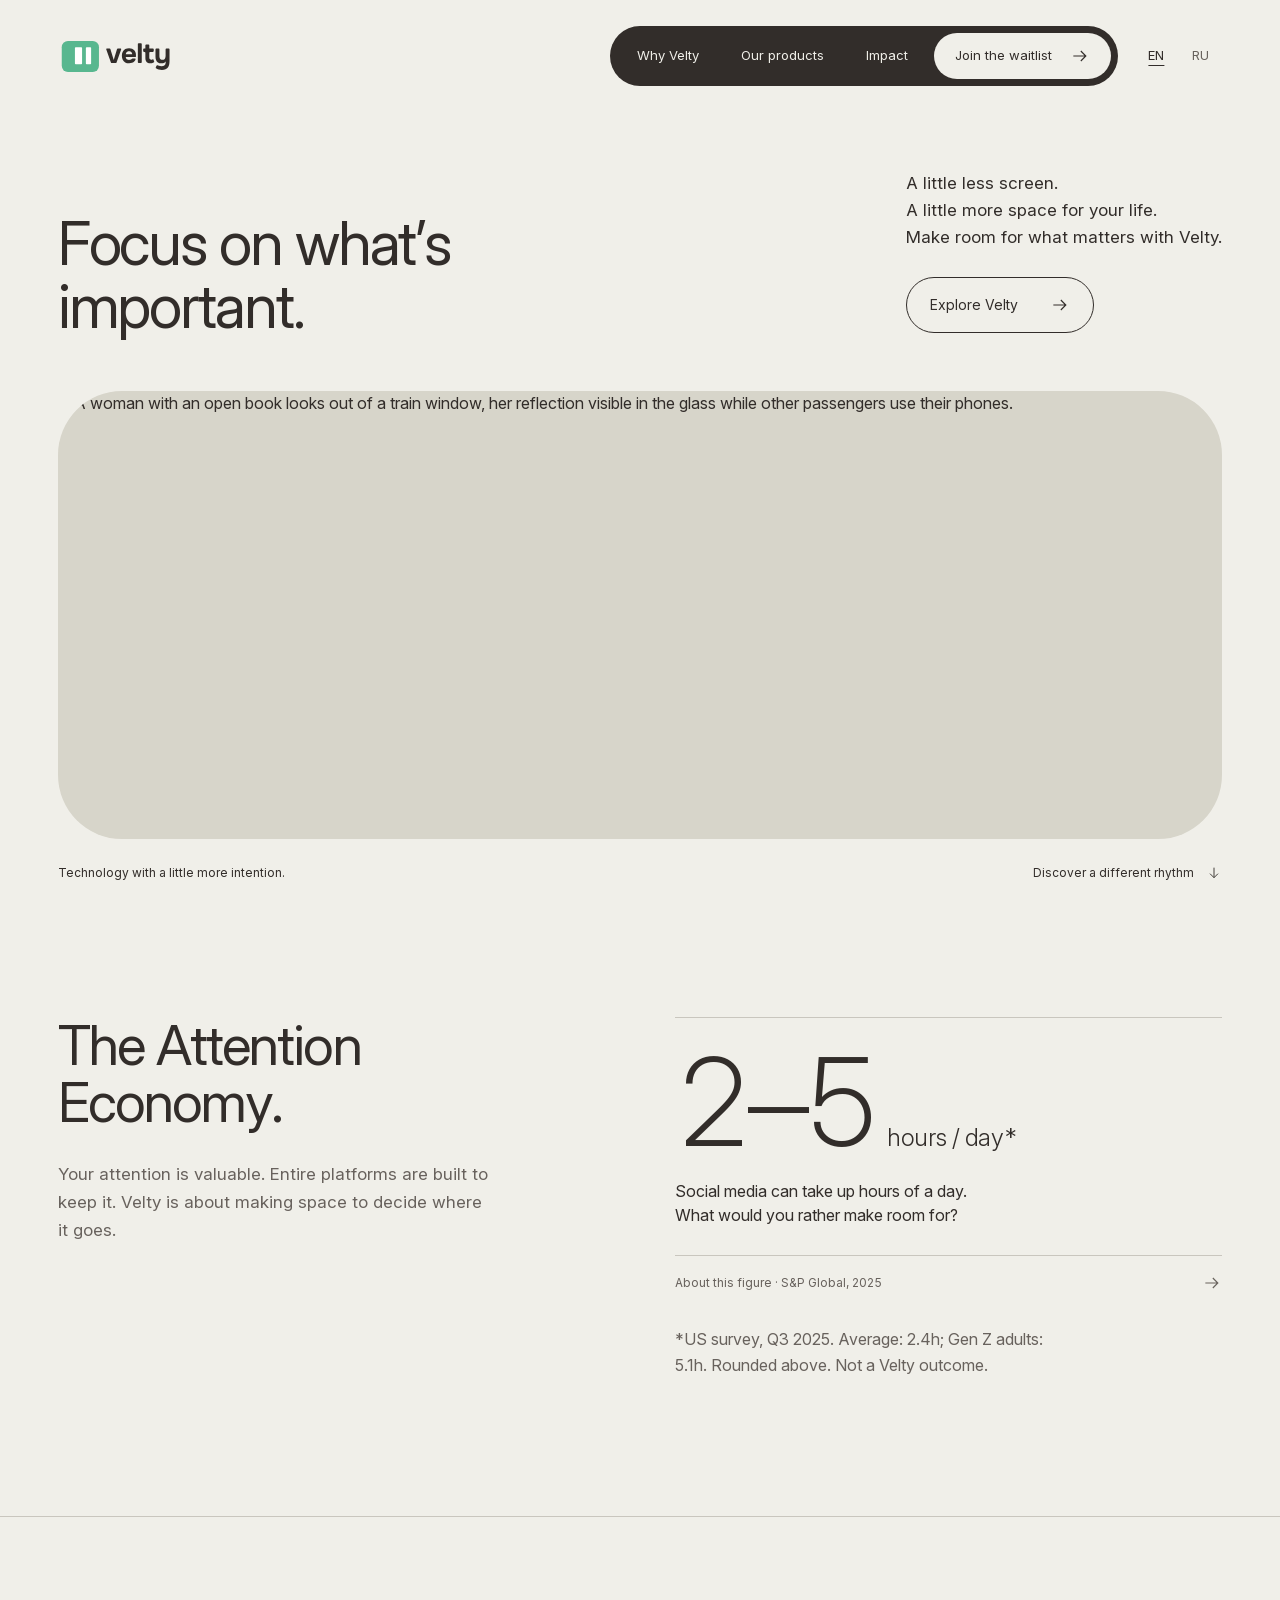
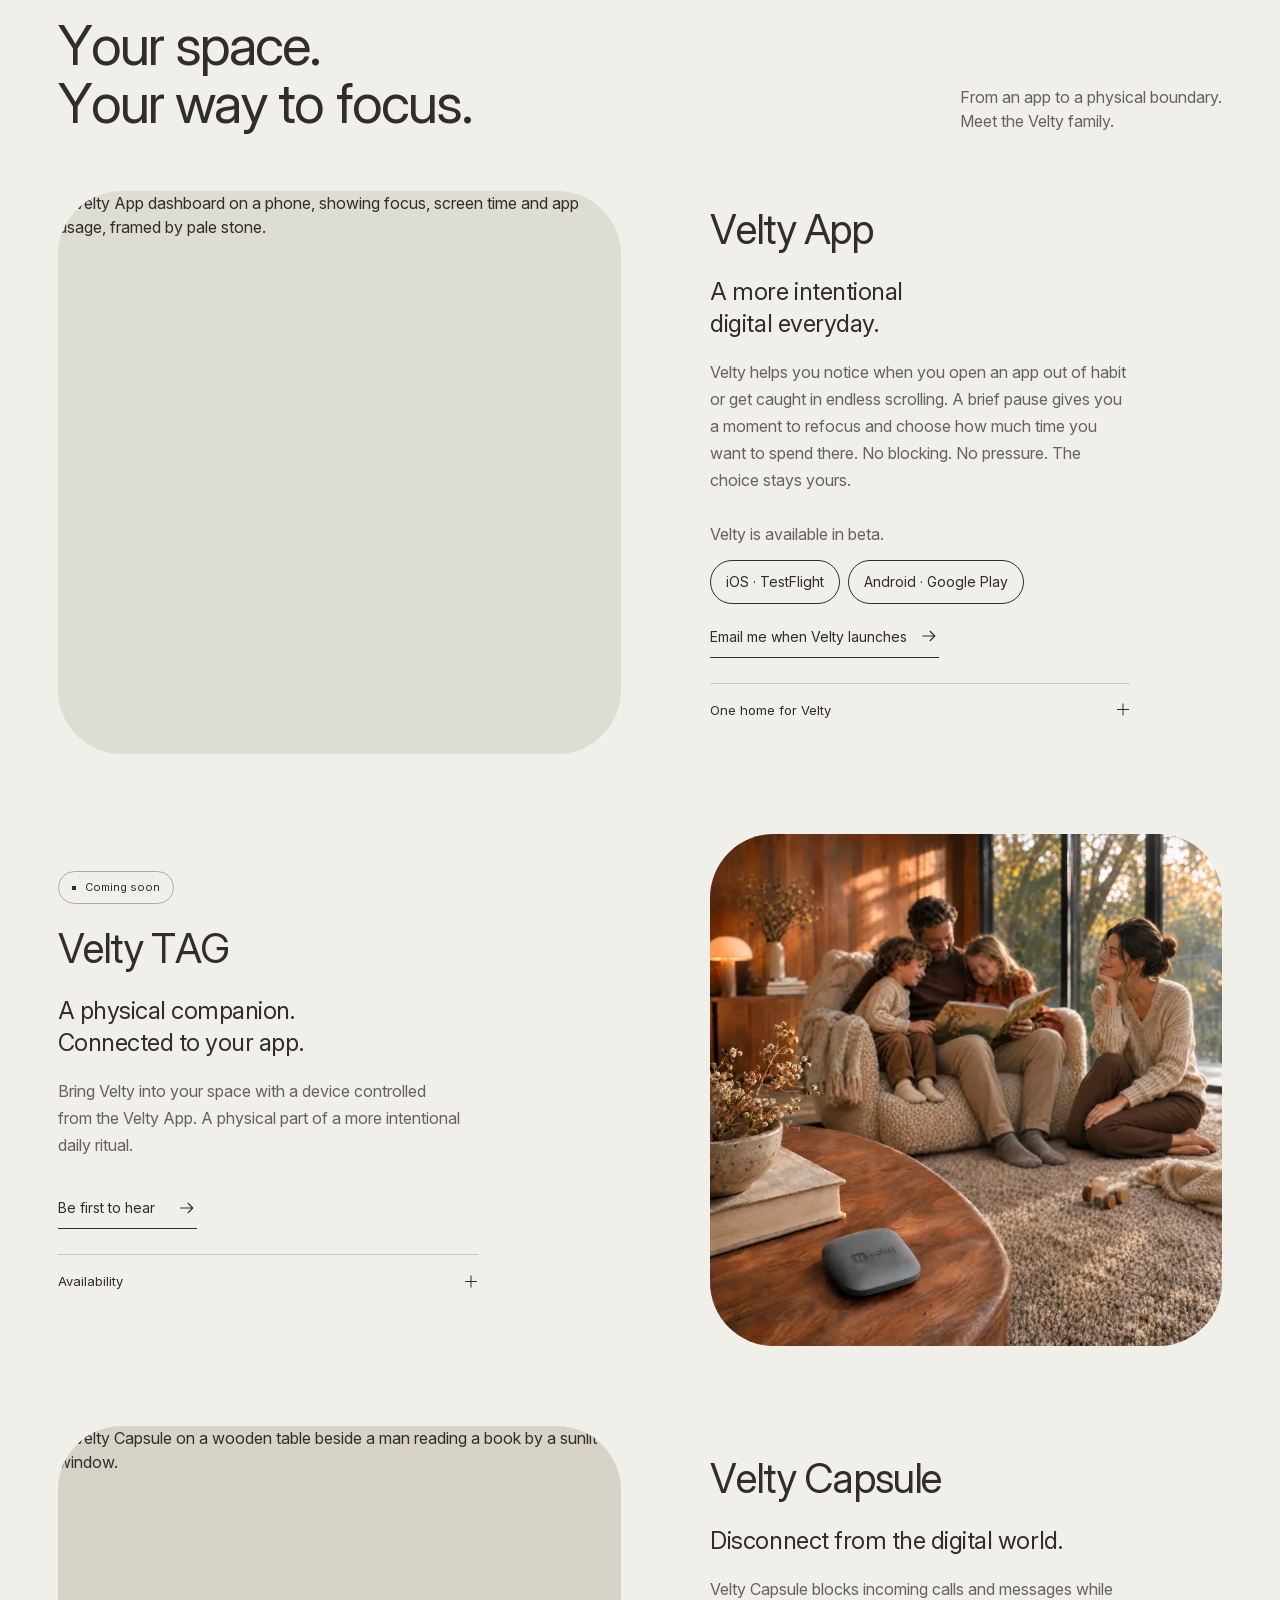
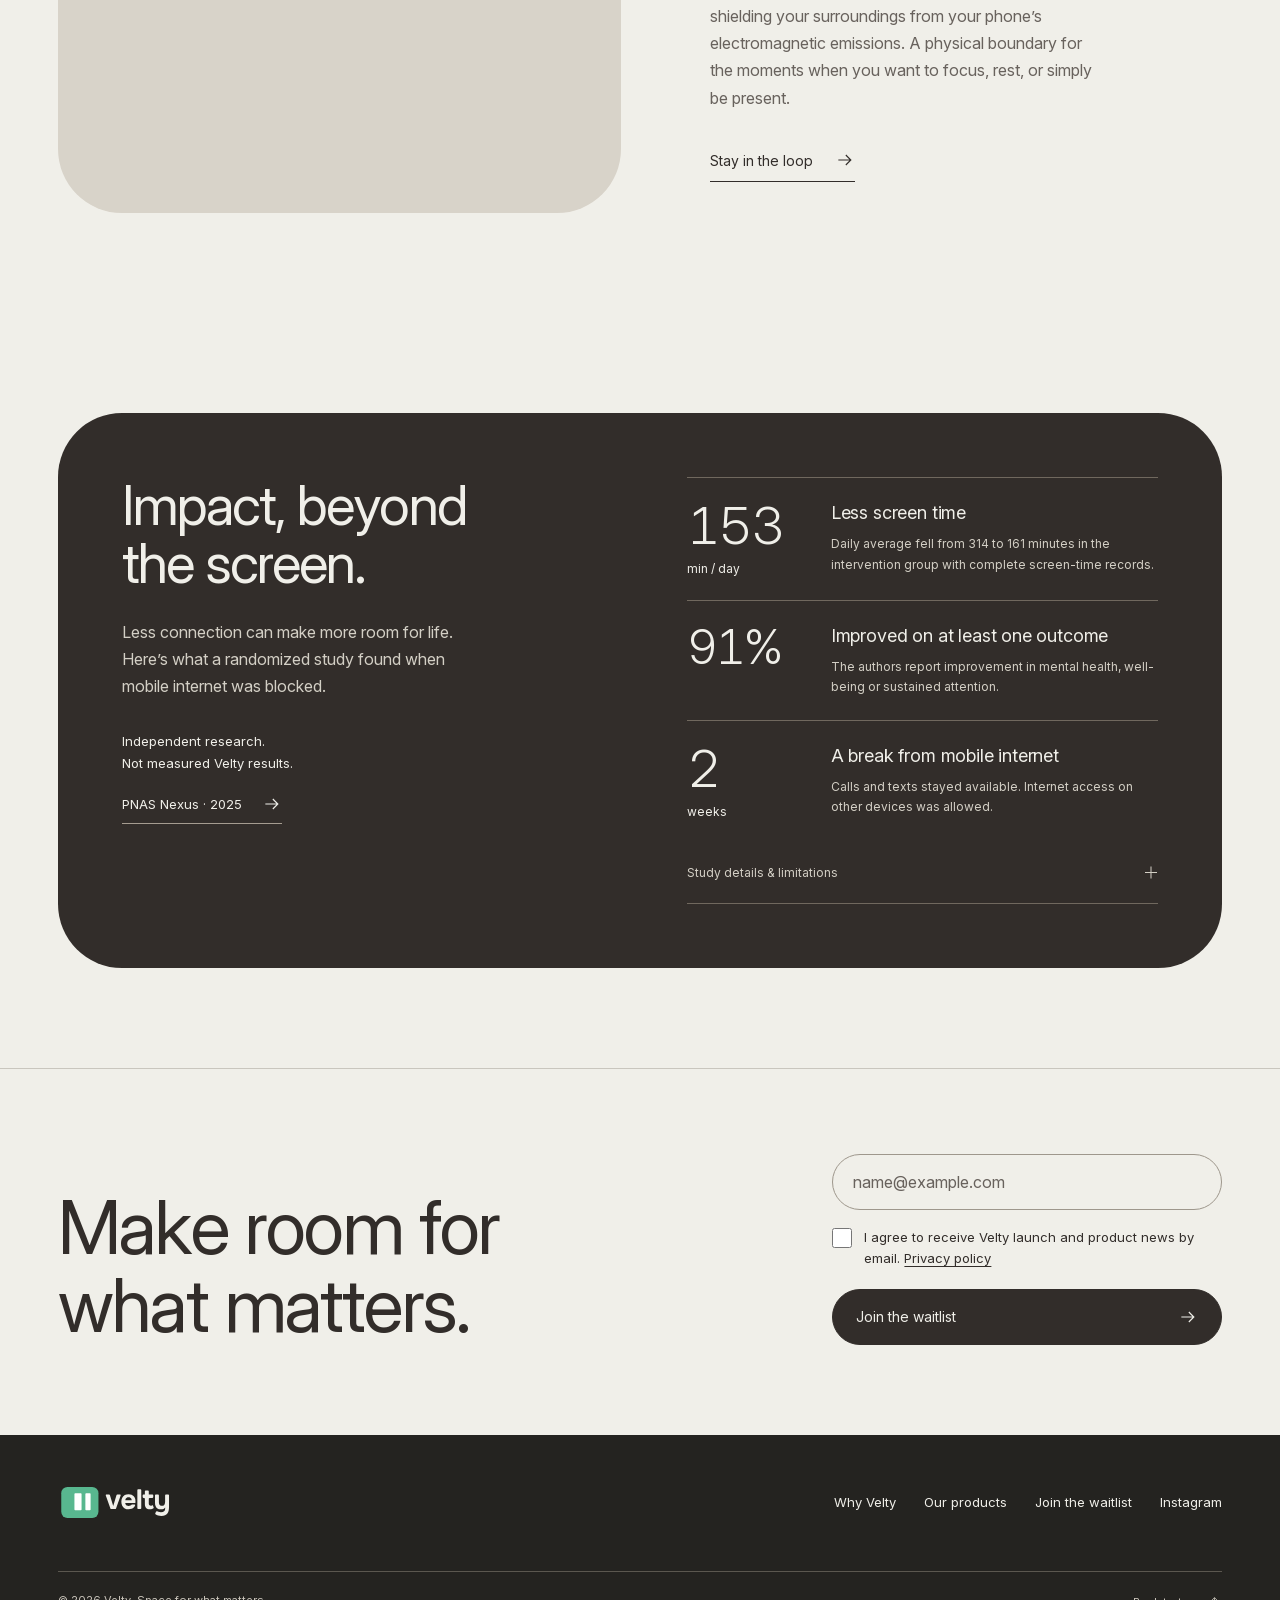
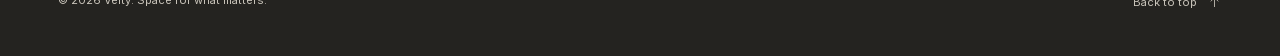
==== index.html @ 7ff73911 "Фото метки: ноги мамы поджаты набок, естественнее (CEO 22.11) Co-Authored-By: Claude Opus 5.5 <norep" ====
<!doctype html>
<html lang="en">
<head>
<meta charset="utf-8">
<meta name="viewport" content="width=device-width, initial-scale=1">
<meta name="theme-color" content="#f0efe9">
<meta name="description" content="Make room for what matters. Discover Velty App, Velty TAG and Velty Capsule — a more intentional relationship with your digital world.">
<title>Velty — Focus on what’s important</title>
<link rel="icon" type="image/x-icon" sizes="16x16 32x32 48x48" href="/favicon.ico?v=20261111-green">
<link rel="icon" type="image/png" sizes="32x32" href="/favicon.png?v=20261111-green">
<link rel="icon" type="image/svg+xml" sizes="any" href="/favicon.svg?v=20261111-green">
<link rel="apple-touch-icon" sizes="180x180" href="/apple-touch-icon.png?v=20261104">
<style>
@font-face{font-family:Inter;src:url('assets/InterVariable.woff2') format('woff2');font-style:normal;font-weight:100 900;font-display:swap}
:root{--paper:#f0efe9;--ink:#322d2a;--muted:#68625d;--line:#c9c6be;--panel:#e1dfd6;--dark:#242320;--radius:64px;--gutter:clamp(22px,4.5vw,72px);--max:1440px;--ease:cubic-bezier(.16,1,.3,1)}
*{box-sizing:border-box}html{scroll-behavior:smooth;scroll-padding-top:112px}body{margin:0;background:var(--paper);color:var(--ink);font-family:Inter,'Helvetica Neue',Arial,sans-serif;font-size:16px;line-height:1.5;-webkit-font-smoothing:antialiased}body,button,a{-webkit-tap-highlight-color:transparent}button,a,summary{touch-action:manipulation}button,input{font:inherit}a{color:inherit;text-decoration:none}button{color:inherit}button,summary{cursor:pointer}button:disabled{cursor:default}::selection{background:var(--ink);color:var(--paper)}:focus-visible{outline:2px solid currentColor;outline-offset:6px}::-webkit-scrollbar{width:10px}::-webkit-scrollbar-track{background:var(--paper)}::-webkit-scrollbar-thumb{background:#a6a097;border:3px solid var(--paper);border-radius:10px}h1,h2,h3,p,figure{margin:0}h1,h2,h3{font-weight:400;line-height:1.05;letter-spacing:-.035em;text-wrap:balance}h1{font-size:clamp(54px,6.7vw,96px)}h2{font-size:clamp(40px,4.3vw,64px)}h3{font-size:clamp(32px,3.2vw,48px)}p{text-wrap:pretty}.shell{max-width:var(--max);margin-inline:auto;padding-inline:var(--gutter)}.section{padding-block:100px;scroll-margin-top:20px}.subtle{color:var(--muted)}.small{font-size:13px;line-height:1.6}.arrow{width:20px;height:20px;fill:none;stroke:currentColor;stroke-width:1.35;flex:none}.btn{display:inline-flex;align-items:center;justify-content:center;gap:32px;border:1px solid var(--ink);border-radius:100px;padding:17px 23px;font-size:14px;line-height:1.4;min-height:54px;transition:background .25s,color .25s,gap .4s var(--ease);background:transparent}.btn:hover{background:var(--ink);color:var(--paper);gap:40px}.btn-solid{background:var(--ink);color:var(--paper)}.btn-solid:hover{background:#514940;border-color:#514940}.text-link{display:inline-flex;gap:22px;align-items:center;border-bottom:1px solid var(--ink);padding-block:10px;font-size:14px}.text-link:hover{color:var(--muted)}.skip{position:fixed;z-index:30;left:20px;top:-100px;background:var(--ink);color:var(--paper);padding:15px;border-radius:8px}.skip:focus{top:12px}.site-header{position:sticky;top:0;z-index:20;background:var(--paper)}.header-inner{min-height:112px;display:flex;align-items:center;justify-content:space-between;gap:32px}.wordmark{font-size:39px;line-height:1;font-weight:450;letter-spacing:-.04em;display:inline-block;padding:8px 3px}.nav-shell{display:flex;align-items:center;gap:6px;padding:7px;background:var(--ink);color:var(--paper);border-radius:100px}.nav-links{display:flex;align-items:center;gap:2px}.nav-links a{font-size:13px;padding:12px 20px;border-radius:100px}.nav-links a:hover,.nav-links a[aria-current]{background:#504943}.nav-cta{font-size:13px;padding:13px 21px;border-radius:100px;background:var(--paper);color:var(--ink);display:flex;align-items:center;gap:18px}.nav-cta:hover{background:#ddd9ce}.menu-toggle{display:none;border:0;background:none;color:inherit;min-width:44px;min-height:44px;padding:10px}.menu-lines{display:grid;gap:5px}.menu-lines i{display:block;width:19px;height:1px;background:currentColor}.hero{padding-top:58px}.hero-top{display:grid;grid-template-columns:1.45fr 1fr;gap:40px;align-items:end;margin-bottom:52px}.hero h1{max-width:780px}.hero-side{max-width:340px;justify-self:end;padding-bottom:6px}.hero-side p{font-size:17px;line-height:1.6;margin-bottom:25px}.hero-image{min-height:410px;height:35vw;max-height:530px;background:#d7d5ca;border-radius:var(--radius);display:flex;align-items:center;justify-content:center;position:relative;overflow:hidden}.image-center{display:grid;justify-items:center;gap:18px;color:#575249;text-align:center;padding:30px}.image-symbol{width:48px;height:48px;stroke:currentColor;stroke-width:1;fill:none}.placeholder-title{font-size:15px;font-weight:400;letter-spacing:0}.placeholder-detail{font-size:12px;color:#575249}.image-caption{position:absolute;bottom:30px;left:34px;right:34px;display:flex;justify-content:space-between;gap:20px;font-size:11px;letter-spacing:.06em;text-transform:uppercase;color:#575249}.hero-foot{display:flex;align-items:center;justify-content:space-between;padding-block:24px;font-size:12px}.hero-foot a{display:inline-flex;gap:12px;align-items:center}.hero-foot .arrow{transform:rotate(90deg);width:16px}.attention{padding-top:110px;padding-bottom:110px;display:grid;grid-template-columns:1fr 1fr;gap:70px;align-items:start}.attention h2{max-width:500px}.attention .intro{margin-top:28px;max-width:470px;font-size:17px;line-height:1.65}.stat{border-top:1px solid var(--line);padding-top:23px}.stat-figure{font-size:clamp(82px,9.5vw,138px);line-height:1;letter-spacing:-.04em;font-weight:250;white-space:nowrap;font-variant-numeric:tabular-nums}.stat-figure span{font-size:24px;letter-spacing:-.02em;font-weight:300;margin-left:10px}.stat>p{margin-block:17px 28px;font-size:16px;max-width:380px}.source{border-top:1px solid var(--line);font-size:12px;color:var(--muted)}summary{list-style:none;display:flex;align-items:center;justify-content:space-between;gap:16px;padding-block:17px;min-height:48px}summary::-webkit-details-marker{display:none}.plus{position:relative;width:14px;height:14px;flex:none}.plus:before,.plus:after{content:'';position:absolute;background:currentColor;left:1px;right:1px;top:6px;height:1px}.plus:after{transform:rotate(90deg);transition:transform .25s}details[open] .plus:after{transform:rotate(0)}.source-body{padding:0 20px 20px 0;line-height:1.7}.source-body p+p{margin-top:12px}.source-body a{text-decoration:underline;text-underline-offset:3px}.products{border-top:1px solid var(--line)}.section-heading{display:flex;justify-content:space-between;gap:35px;align-items:end;margin-bottom:58px}.section-heading p{max-width:335px;color:var(--muted)}.product{display:grid;grid-template-columns:1.1fr 1fr;gap:clamp(40px,7vw,110px);align-items:center;scroll-margin-top:140px;margin-top:80px}.product:first-of-type{margin-top:0}.product.reverse .product-media{order:2}.product-media{background:#deddd4;min-height:490px;border-radius:var(--radius);display:flex;align-items:center;justify-content:center;position:relative;overflow:hidden}.product-tag{background:#d6d5cb}.product-capsule{background:#d8d3c9}.product-copy{padding-block:12px;max-width:420px}.product-type{font-size:12px;color:var(--muted);margin-top:14px}.product-copy h3{margin-block:0 25px}.product-copy>p{color:var(--muted);line-height:1.7}.product-copy .text-link{margin-top:28px}.product-copy .status{display:inline-flex;align-items:center;gap:9px;border:1px solid #b0aa9e;border-radius:100px;padding:7px 13px;font-size:11px;margin-bottom:23px}.status:before{content:'';width:4px;height:4px;background:currentColor}.product-copy .description-title{font-size:24px;font-weight:400;color:var(--ink);line-height:1.35;margin-bottom:18px;letter-spacing:-.02em}.product-note{font-size:12px!important;margin-top:22px;max-width:340px}.product-detail{border-top:1px solid var(--line);margin-top:25px;font-size:13px}.product-detail p{padding-bottom:16px;color:var(--muted);line-height:1.7}.product-media .image-caption{bottom:28px;left:30px;right:30px}.impact{background:var(--ink);color:var(--paper);border-radius:var(--radius);padding:64px;display:grid;grid-template-columns:1.05fr 1fr;gap:70px}.impact h2{max-width:440px}.impact .lead{color:#d3cfc5;max-width:370px;margin-top:26px;line-height:1.7}.metric{border-top:1px solid #70685e;padding-block:22px;display:grid;grid-template-columns:120px 1fr;gap:24px}.metric:last-child{border-bottom:1px solid #70685e}.metric h3{font-size:18px;font-weight:400;letter-spacing:-.01em;line-height:1.4}.metric p{font-size:12px;margin-top:9px;color:#d3cfc5;line-height:1.7}.voices{padding-bottom:110px}.voices .section-heading{margin-bottom:40px}.waitlist{padding-top:85px;padding-bottom:90px;border-top:1px solid var(--line);display:grid;grid-template-columns:1.4fr 1fr;gap:70px;align-items:end}.waitlist h2{font-size:clamp(50px,5.8vw,84px);max-width:720px}.waitlist-copy{max-width:330px;justify-self:end}.waitlist-copy>p{line-height:1.7;color:var(--muted);margin-bottom:24px}.waitlist-link{width:100%}.waitlist-status{display:flex;align-items:center;gap:10px;padding:17px 20px;border:1px solid var(--line);border-radius:100px;font-size:13px;min-height:56px}.waitlist-status:before{content:'';width:5px;height:5px;background:var(--ink);flex:none}.waitlist-note{font-size:12px!important;margin:14px 0 0!important}.footer{background:var(--dark);color:var(--paper);padding-block:44px}.footer-top{display:flex;align-items:center;justify-content:space-between;gap:28px}.footer .wordmark{font-size:48px}.footer-links{display:flex;gap:28px;font-size:13px}.footer-links a:hover{text-decoration:underline;text-underline-offset:5px}.footer-bottom{display:flex;justify-content:space-between;gap:24px;margin-top:45px;padding-top:20px;border-top:1px solid #5b574f;color:#cac5bb;font-size:11px}.top-link{display:flex;align-items:center;gap:10px}.top-link .arrow{width:15px;transform:rotate(-90deg)}[hidden]{display:none!important}
@media(min-width:1600px){.hero-image{height:470px}}
@media(max-width:1000px){.nav-links a{padding-inline:14px}.hero{padding-top:35px}.hero-top{grid-template-columns:1.35fr 1fr;gap:30px}.hero-side p{font-size:15px}.hero-image{min-height:350px}.attention{gap:40px}.product{gap:45px}.product-media{min-height:410px}.impact{padding:45px;gap:40px}.waitlist{gap:40px}.section{padding-block:80px}}
@media(max-width:700px){:root{--radius:36px}.header-inner{min-height:86px;gap:20px}.wordmark{font-size:34px}.nav-shell{gap:4px;padding:5px}.nav-cta{font-size:12px;padding:11px 15px;gap:12px}.nav-cta .arrow{width:16px}.menu-toggle{display:block}.nav-links{display:none;position:absolute;top:78px;left:var(--gutter);right:var(--gutter);background:var(--ink);border-radius:25px;padding:12px;flex-direction:column;align-items:stretch}.nav-shell.is-open .nav-links{display:flex}.nav-links a{padding:15px 18px;font-size:15px}.hero{padding-top:38px}.hero-top{grid-template-columns:1fr;gap:28px;margin-bottom:36px}.hero-side{justify-self:start;max-width:360px;padding:0}.hero-side p{font-size:16px;margin-bottom:21px}.hero-image{height:365px;min-height:0}.image-caption{bottom:24px;left:24px;right:24px;flex-wrap:wrap;gap:8px;font-size:11px}.hero-foot{font-size:11px;gap:20px;padding-block:20px}.hero-foot>span{max-width:190px}.attention{grid-template-columns:1fr;padding-block:75px;gap:36px}.attention .intro{font-size:16px;margin-top:22px}.stat-figure{font-size:100px}.stat-figure span{font-size:22px}.stat>p{font-size:15px;margin-bottom:22px}.section{padding-block:70px}.section-heading{display:block;margin-bottom:38px}.section-heading p{margin-top:22px}.product{grid-template-columns:1fr;gap:30px;margin-top:65px;scroll-margin-top:105px}.product.reverse .product-media{order:0}.product-media{min-height:370px}.product-copy{padding:0;max-width:none}.product-copy h3{font-size:40px;margin-bottom:20px}.product-copy .description-title{font-size:23px}.product-copy .text-link{margin-top:20px}.product-copy .status{margin-bottom:20px}.impact{padding:34px 27px;grid-template-columns:1fr;gap:38px}.impact h2{font-size:40px}.impact .lead{margin-top:22px}.metric{grid-template-columns:96px 1fr;gap:18px}.voices{padding-bottom:70px}.waitlist{grid-template-columns:1fr;padding-block:70px;gap:32px}.waitlist h2{font-size:54px}.waitlist-copy{justify-self:start;max-width:420px;width:100%}.waitlist-status,.waitlist-link{width:fit-content}.footer{padding-block:35px}.footer-top{align-items:flex-start}.footer-links{gap:12px;flex-direction:column}.footer-bottom{margin-top:32px;font-size:11px;gap:18px}.footer-bottom>span{max-width:230px}}
@media(max-width:360px){.nav-cta{padding-inline:12px;gap:8px}.nav-cta .arrow{display:none}h1{font-size:50px}.hero-image{height:310px}.product-media{min-height:310px}.stat-figure{font-size:86px}.stat-figure span{display:block;margin:8px 0 0;font-size:20px}.impact{padding-inline:23px}.waitlist h2{font-size:48px}}
@media(prefers-reduced-motion:reduce){html{scroll-behavior:auto}*,*:before,*:after{transition:none!important;animation:none!important}}

/* Research outcomes and clearly labeled testimonial reservations. */
.metric-value{font-size:52px;font-weight:300;letter-spacing:-.035em;line-height:1;font-variant-numeric:tabular-nums}
.metric-percent{font-size:48px}.metric-value>span{display:block;font-size:12px;font-weight:400;line-height:1.4;letter-spacing:0;margin-top:9px}
.evidence-context{font-size:13px;line-height:1.7;color:var(--paper);margin-top:30px}
.research-link{display:inline-flex;align-items:center;gap:20px;margin-top:20px;padding-bottom:9px;border-bottom:1px solid #a59c90;font-size:13px}
.research-link:hover{color:#d3cfc5}
.research-method{border-bottom:1px solid #70685e;color:#d3cfc5;font-size:12px;line-height:1.7}
.research-method summary{padding-block:20px;min-height:56px}
.research-method>div{padding-bottom:22px}
.testimonials-grid{display:grid;grid-template-columns:repeat(3,minmax(0,1fr));gap:20px}
.testimonial-card{border:1px solid var(--line);border-radius:16px;padding:28px;min-width:0}
.testimonial-tag{font-size:11px;color:var(--muted)}
.testimonial-prompt{font-size:clamp(20px,1.7vw,26px);font-weight:300;line-height:1.3;letter-spacing:-.02em;margin-top:26px;color:var(--muted)}
.review-lines{display:grid;gap:9px;margin-top:24px;max-width:235px}
.review-lines span{display:block;height:4px;background:var(--line);border-radius:2px}
.review-lines span:nth-child(2){width:92%}.review-lines span:last-child{width:65%}
.review-author{display:flex;align-items:center;gap:12px;border-top:1px solid var(--line);padding-top:24px;margin-top:34px}
.avatar-placeholder{width:36px;height:36px;flex:none;border:1px dashed #918a7e;border-radius:50%}
.review-author p{font-size:13px;color:var(--muted)}.review-author div>span{font-size:11px;color:var(--muted)}
@media(max-width:1000px) and (min-width:701px){.testimonials-grid{gap:12px}.testimonial-card{padding:20px}.impact{grid-template-columns:1fr 1.2fr}.metric{grid-template-columns:96px 1fr;gap:16px}}
@media(max-width:700px){.testimonials-grid{grid-template-columns:1fr;gap:16px}.testimonial-card{padding:26px}.testimonial-prompt{font-size:26px}.metric-value{font-size:46px}.metric h3{font-size:17px}.evidence-context{margin-top:24px}}
@media(max-width:360px){.metric{grid-template-columns:74px 1fr;gap:12px}.metric-value{font-size:38px}.metric-percent{font-size:34px}.metric-value>span{font-size:11px}.metric h3{font-size:16px}.metric p{font-size:12px}}
/* User-supplied hero photograph: crop in CSS so the source stays intact. */
.hero-image>img{display:block;width:100%;height:100%;object-fit:cover;object-position:50% 55%;min-width:0}
@media(max-width:700px){.hero-image>img{object-position:38% 50%}}
.hero-video{position:absolute;inset:0;width:100%;height:100%;object-fit:cover;object-position:50% 55%}
.hero-video-control{position:absolute;right:24px;bottom:24px;z-index:2;display:grid;place-items:center;width:44px;height:44px;padding:0;border:1px solid var(--paper);border-radius:50%;background:var(--ink);color:var(--paper)}
.hero-video-control:hover{background:#514940}.hero-video-control svg{width:20px;height:20px;fill:none;stroke:currentColor;stroke-width:1.5}.hero-video-control .hero-video-play{fill:currentColor;stroke:none}
@media(max-width:700px){.hero-video{object-position:38% 50%}.hero-video-control{right:18px;bottom:18px}}
/* Supplied app image retains its complete square composition. */
.product-media.product-app{min-height:0;aspect-ratio:1}
.product-app>img{position:absolute;inset:0;display:block;width:100%;height:100%;object-fit:contain}
/* Preserve both the Capsule on the table and the reading scene. */
.product-media.product-capsule{min-height:0;aspect-ratio:1600/1099}
.product-capsule>img{position:absolute;inset:0;display:block;width:100%;height:100%;object-fit:contain}
/* Keep the TAG visible on the tabletop in the complete square scene. */
.product-media.product-tag{min-height:0;aspect-ratio:1}
.product-tag>img{position:absolute;inset:0;display:block;width:100%;height:100%;object-fit:contain}
</style>
<style>
/* Local bilingual preview: keep the language control visible on small screens. */
.header-actions{display:flex;align-items:center;gap:16px;min-width:0}
.language-switch{display:flex;align-items:center;flex:none;gap:0}
.language-switch a{display:grid;place-items:center;min-width:44px;min-height:44px;font-size:13px;color:var(--muted);border-radius:100px}
.language-switch a:hover{background:var(--line);color:var(--ink)}
.language-switch a[aria-current="page"]{color:var(--ink);text-decoration:underline;text-underline-offset:5px}
.cta-mobile{display:none}
html[lang="ru"] .hero h1{font-size:clamp(46px,6.7vw,96px)}
html[lang="ru"] .stat-figure span{white-space:normal}
@media(max-width:1000px){
  .header-actions{gap:10px}
  .nav-links{display:none;position:absolute;top:calc(100% - 8px);left:var(--gutter);right:var(--gutter);background:var(--ink);border-radius:25px;padding:12px;flex-direction:column;align-items:stretch}
  .nav-shell.is-open .nav-links{display:flex}
  .nav-links a{padding:15px 18px;font-size:15px}
  .menu-toggle{display:block}
}
@media(max-width:700px){
  .header-inner{gap:12px}.header-actions{gap:8px}
  .language-switch a[aria-current="page"]{display:none}
  .cta-desktop{display:none}.cta-mobile{display:inline}
  .nav-cta{padding-inline:12px;gap:8px;min-height:44px}
  html[lang="ru"] .hero h1{font-size:clamp(40px,10.5vw,64px)}
  html[lang="ru"] .waitlist h2{font-size:clamp(40px,10.5vw,54px)}
  html[lang="ru"] .hero-foot{align-items:flex-start}
  html[lang="ru"] .hero-foot>*{min-width:0;flex:1}
  html[lang="ru"] .stat-figure span{font-size:20px}
}
@media(max-width:360px){.header-inner{gap:8px}.header-actions{gap:4px}.wordmark{font-size:28px}.nav-cta{padding-inline:10px}}
</style>
<link rel="alternate" hreflang="en" href="./">
<link rel="alternate" hreflang="ru" href="ru/">
<script id="language-routing">
// A direct RU URL and manual selection take priority over browser detection.
(() => {
  const supported = value => value === 'en' || value === 'ru';
  const requested = new URLSearchParams(location.search).get('lang');
  let saved = null;
  try { saved = localStorage.getItem('velty.language'); } catch {}
  const explicit = supported(requested) ? requested : null;
  const browserLanguage = (navigator.languages?.[0] || navigator.language || 'en').toLowerCase();
  const detected = browserLanguage.split('-')[0] === 'ru' ? 'ru' : 'en';
  const current = document.documentElement.lang;
  const target = explicit || (current === 'ru' ? 'ru' : (supported(saved) ? saved : detected));
  if (explicit) { try { localStorage.setItem('velty.language', explicit); } catch {} }
  if (target !== current) {
    const alternate = document.querySelector('link[rel="alternate"][hreflang="' + target + '"]');
    if (alternate) {
      const destination = new URL(alternate.href);
      destination.search = location.search;
      destination.hash = location.hash;
      location.replace(destination.href);
    }
  }
})();
</script>
<style>
.waitlist-copy{max-width:390px;width:100%}
.signup-form{display:grid;gap:12px;position:relative}
.signup-label{position:absolute;width:1px;height:1px;padding:0;margin:-1px;overflow:hidden;clip-path:inset(50%);white-space:nowrap;border:0}
.signup-form input[type="email"]{width:100%;min-width:0;min-height:56px;padding:15px 20px;background:transparent;border:1px solid #9e978c;border-radius:100px;color:var(--ink);font-size:16px;caret-color:var(--ink)}
.signup-form input[type="email"]::placeholder{color:var(--muted);opacity:1}
.signup-consent{display:flex;align-items:flex-start;gap:12px;font-size:13px;line-height:1.6;margin-block:5px 8px;cursor:pointer}
.signup-consent input{width:20px;height:20px;flex:none;margin:1px 0 0;accent-color:var(--ink)}
.signup-consent a{text-decoration:underline;text-underline-offset:3px}
.signup-submit{width:100%;justify-content:space-between}
.signup-submit:disabled{opacity:.65;cursor:wait}
.signup-message{font-size:14px;line-height:1.65;color:var(--ink)}
.signup-message[data-state]{margin-top:16px}
.signup-message[data-state="success"]{display:flex;align-items:flex-start;gap:16px;padding:24px;border:1px solid var(--line);border-radius:24px}
.signup-check{width:40px;height:40px;flex:none;color:var(--paper);background:var(--ink);border-radius:50%;padding:10px}
.signup-success-title{font-size:22px;line-height:1.25;font-weight:400;letter-spacing:-.02em;margin:0 0 8px}
.signup-message[data-state="error"]{color:#8c3526}
.signup-form [aria-invalid="true"]{outline:2px solid #8c3526;outline-offset:3px}
.signup-trap{position:absolute;width:1px;height:1px;overflow:hidden;clip-path:inset(50%);white-space:nowrap}
</style>
<style>
.wordmark{width:142px;min-width:70px;flex-shrink:1;vertical-align:middle}
.brand-logo{display:block;width:81%;aspect-ratio:140 / 40;background:url('assets/velty-logo-green.svg') center / contain no-repeat}
.footer .brand-logo{background-image:url('assets/velty-logo-green-footer.svg')}
.header-actions{flex-shrink:0}
.footer .wordmark{width:142px;min-width:0;flex-shrink:0}
@media(max-width:700px){.wordmark{width:118px}.footer .wordmark{width:118px}}
@media(max-width:360px){.site-header .wordmark{width:96px}}
</style>

<style id="desktop-hero-heading">
/* Desktop hero scale; retain mobile and tablet typography. */
@media(min-width:1001px){html[lang] .hero h1{font-size:clamp(48px,4.7vw,68px)}}
</style>
<style id="velty-motion-styles">
/* Focus emerges from haze; supporting content stays quiet. */
.motion-word{display:inline-block;white-space:nowrap}
.motion-char{display:inline-block}
.motion-ready [data-motion-state="pending"]{opacity:0}
@media(prefers-reduced-motion:no-preference){
  .motion-ready [data-motion="letters"][data-motion-state="running"] .motion-char{
    animation:velty-letter-in var(--motion-duration,520ms) ease-out both;
    animation-delay:var(--letter-delay,0ms)
  }
  .motion-ready [data-motion="rise"][data-motion-state="running"]{
    animation:velty-content-in 360ms ease-out both;animation-delay:var(--reveal-delay,0ms)
  }
  .motion-ready [data-motion="fade"][data-motion-state="running"]{
    animation:velty-opacity-in 520ms ease-out both;animation-delay:var(--reveal-delay,0ms)
  }
}
@keyframes velty-letter-in{from{opacity:0;filter:blur(6px);transform:translateY(6px)}to{opacity:1;filter:blur(0);transform:translateY(0)}}
@keyframes velty-content-in{from{opacity:0;transform:translateY(8px)}to{opacity:1;transform:translateY(0)}}
@keyframes velty-opacity-in{from{opacity:0}to{opacity:1}}
@media(prefers-reduced-motion:reduce){
  .motion-ready [data-motion-state="running"]{animation:velty-opacity-in 120ms ease-out both!important}
  .motion-char{animation:none!important;filter:none!important;transform:none!important}
}
@media print{
  [data-motion-state]{opacity:1!important;animation:none!important;transform:none!important;filter:none!important}
  .motion-char{animation:none!important;opacity:1!important;filter:none!important;transform:none!important}
}
</style>
<style>
.app-beta{margin-top:26px}
.app-beta p{color:var(--muted);line-height:1.7}
.app-downloads{display:flex;flex-wrap:wrap;gap:8px;margin-top:12px}
.app-downloads .btn{min-height:44px;padding:10px 15px}
.product-copy .app-beta .text-link{margin-top:12px;gap:12px}
</style>
</head>
<body id="top">
<a class="skip" href="#main">Skip to content</a>
<svg xmlns="http://www.w3.org/2000/svg" style="display:none" aria-hidden="true"><symbol id="arrow" viewBox="0 0 24 24"><path d="M4 12h15m-6-6 6 6-6 6"/></symbol><symbol id="image" viewBox="0 0 48 48"><rect x="5" y="5" width="38" height="38" rx="8"/><circle cx="17" cy="17" r="3"/><path d="m7 35 11-11 8 7 7-9 10 13"/></symbol></svg>
<header class="site-header"><div class="shell header-inner">
<a class="wordmark" href="#top" aria-label="Velty home"><span class="brand-logo" aria-hidden="true"></span></a>
<div class="header-actions"><div class="nav-shell" id="navigation"><nav class="nav-links" id="nav-links" aria-label="Main navigation"><a href="#attention">Why Velty</a><a href="#products">Our products</a><a href="#impact">Impact</a></nav><a class="nav-cta" href="#waitlist" data-waitlist><span class="cta-desktop">Join the waitlist</span><span class="cta-mobile">Join waitlist</span><svg class="arrow" aria-hidden="true"><use href="#arrow"/></svg></a><button class="menu-toggle" aria-label="Open menu" aria-controls="nav-links" aria-expanded="false"><span class="menu-lines" aria-hidden="true"><i></i><i></i></span></button></div><nav class="language-switch" aria-label="Language"><a href="./" lang="en" hreflang="en" aria-label="English" aria-current="page">EN</a><a href="ru/" lang="ru" hreflang="ru" aria-label="Русский">RU</a></nav></div>
</div></header>
<main id="main">
<section class="hero shell" aria-labelledby="hero-title">
<div class="hero-top"><h1 id="hero-title">Focus on what’s<br>important.</h1><div class="hero-side"><p>A little less screen.<br>A little more space for your life.<br>Make room for what matters with Velty.</p><a href="#products" class="btn">Explore Velty<svg class="arrow" aria-hidden="true"><use href="#arrow"/></svg></a></div></div>
<figure class="hero-image"><img src="assets/velty-hero.webp" srcset="assets/velty-hero-small.webp 1000w, assets/velty-hero.webp 2400w" sizes="(min-width:1440px) 1310px, (max-width:700px) calc(100vw - 44px), 91vw" width="2400" height="1200" alt="A woman with an open book looks out of a train window, her reflection visible in the glass while other passengers use their phones." fetchpriority="high" decoding="async"><video id="hero-video" class="hero-video" autoplay muted loop playsinline preload="metadata" poster="assets/velty-hero.webp" width="2400" height="1200" aria-label="A quiet moment reading on a moving train"><source src="assets/velty-hero-loop-20261030.mp4" type="video/mp4"></video><button class="hero-video-control" id="hero-video-control" type="button" aria-label="Pause background video" title="Pause video" hidden><svg class="hero-video-pause" viewBox="0 0 24 24" aria-hidden="true"><path d="M9 6v12M15 6v12"/></svg><svg class="hero-video-play" viewBox="0 0 24 24" aria-hidden="true" hidden><path d="m9 6 9 6-9 6Z"/></svg></button></figure>
<div class="hero-foot"><span>Technology with a little more intention.</span><a href="#attention">Discover a different rhythm<svg class="arrow" aria-hidden="true"><use href="#arrow"/></svg></a></div>
</section>
<section class="shell attention" id="attention" aria-labelledby="attention-title"><div><h2 id="attention-title">The Attention<br>Economy.</h2><p class="intro subtle">Your attention is valuable. Entire platforms are built to keep it. Velty is about making space to decide where it goes.</p></div><div class="stat"><div class="stat-figure">2–5<span>hours / day*</span></div><p>Social media can take up hours of a day.<br>What would you rather make room for?</p><details class="source"><summary>About this figure · S&amp;P Global, 2025<svg class="arrow" aria-hidden="true"><use href="#arrow"/></svg></summary><div class="source-body"><p>*Rounded editorial shorthand, not a population-wide range: US internet adults reported an average of <strong>2.4 hours</strong> a day on social media; Gen Z adults reported <strong>5.1 hours</strong>. This is social media use, not total screen time or time saved with Velty.</p><p>Source: S&amp;P Global Market Intelligence, Kagan Q3 2025 US Consumer Insights survey. Keith Nissen, “Social media in the US is still driven by a generational divide,” December 3, 2025.</p><p><a href="https://www.spglobal.com/market-intelligence/en/news-insights/research/2025/12/social-media-in-the-us-is-still-driven-by-a-generational-divide" target="_blank" rel="noopener noreferrer">Read the original research ↗</a></p></div></details><p class="small subtle">*US survey, Q3 2025. Average: 2.4h; Gen Z adults: 5.1h. Rounded above. Not a Velty outcome.</p></div></section>
<section class="shell section products" id="products" aria-labelledby="products-title"><div class="section-heading"><div><h2 id="products-title">Your space.<br>Your way to focus.</h2></div><p>From an app to a physical boundary.<br>Meet the Velty family.</p></div>
<article class="product" id="app"><figure class="product-media product-app"><img src="assets/velty-app.webp" srcset="assets/velty-app-small.webp 720w, assets/velty-app.webp 1254w" sizes="(max-width:700px) calc(100vw - 44px), (max-width:1440px) 48vw, 640px" width="1254" height="1254" alt="Velty App dashboard on a phone, showing focus, screen time and app usage, framed by pale stone." loading="lazy" decoding="async"></figure><div class="product-copy"><h3>Velty App</h3><p class="description-title">A more intentional<br>digital everyday.</p><p>Velty helps you notice when you open an app out of habit or get caught in endless scrolling. A brief pause gives you a moment to refocus and choose how much time you want to spend there. No blocking. No pressure. The choice stays yours.</p>
<div class="app-beta"><p>Velty is available in beta.</p>
<div class="app-downloads">
  <a class="btn" href="https://testflight.apple.com/join/X9Jvy3B9">iOS · TestFlight</a>
  <a class="btn" href="https://play.google.com/store/apps/details?id=velty.app">Android · Google Play</a>
</div>
<a class="text-link" href="#waitlist" data-waitlist>Email me when Velty launches<svg class="arrow" aria-hidden="true"><use href="#arrow"/></svg></a></div>
<details class="product-detail"><summary>One home for Velty<span class="plus" aria-hidden="true"></span></summary><p>Velty TAG is controlled from the Velty App. We’ll announce when the device is available.</p></details></div></article>
<article class="product reverse" id="tag"><figure class="product-media product-tag"><img src="assets/velty-tag-v11.webp" srcset="assets/velty-tag-v11-small.webp 720w, assets/velty-tag-v11.webp 1254w" sizes="(max-width:700px) calc(100vw - 44px), (max-width:1440px) 48vw, 640px" width="1254" height="1254" alt="A slate-gray Velty TAG rests on a wooden coffee table. Nearby a father reads a book to his children while their mother sits on the rug." loading="lazy" decoding="async"></figure><div class="product-copy"><span class="status">Coming soon</span><h3>Velty TAG</h3><p class="description-title">A physical companion.<br>Connected to your app.</p><p>Bring Velty into your space with a device controlled from the Velty App. A physical part of a more intentional daily ritual.</p><a class="text-link" href="#waitlist" data-waitlist>Be first to hear<svg class="arrow" aria-hidden="true"><use href="#arrow"/></svg></a><details class="product-detail"><summary>Availability<span class="plus" aria-hidden="true"></span></summary><p>Velty TAG is coming soon and is not yet on sale. Launch timing, specifications and pricing will be announced.</p></details></div></article>
<article class="product" id="capsule"><figure class="product-media product-capsule"><img src="assets/velty-capsule.webp" srcset="assets/velty-capsule-small.webp 800w, assets/velty-capsule.webp 1600w" sizes="(max-width:700px) calc(100vw - 44px), (max-width:1440px) 48vw, 640px" width="1600" height="1099" alt="Velty Capsule on a wooden table beside a man reading a book by a sunlit window." loading="lazy" decoding="async"></figure><div class="product-copy"><h3>Velty Capsule</h3><p class="description-title">Disconnect from the digital world.</p><p>Velty Capsule blocks incoming calls and messages while shielding your surroundings from your phone’s electromagnetic emissions. A physical boundary for the moments when you want to focus, rest, or simply be present.</p><a class="text-link" href="#waitlist" data-waitlist>Stay in the loop<svg class="arrow" aria-hidden="true"><use href="#arrow"/></svg></a></div></article>
</section>
<section class="shell section" id="impact" aria-labelledby="impact-title"><div class="impact"><div><h2 id="impact-title">Impact, beyond<br>the screen.</h2><p class="lead">Less connection can make more room for life. Here’s what a randomized study found when mobile internet was blocked.</p><p class="evidence-context">Independent research.<br>Not measured Velty results.</p><a class="research-link" href="https://doi.org/10.1093/pnasnexus/pgaf017" target="_blank" rel="noopener noreferrer">PNAS Nexus · 2025<svg class="arrow" aria-hidden="true"><use href="#arrow"/></svg></a></div><div class="research-results"><div class="metric"><span class="metric-value">153<span>min / day</span></span><div><h3>Less screen time</h3><p>Daily average fell from 314 to 161 minutes in the intervention group with complete screen-time records.</p></div></div><div class="metric"><span class="metric-value metric-percent">91%</span><div><h3>Improved on at least one outcome</h3><p>The authors report improvement in mental health, well-being or sustained attention.</p></div></div><div class="metric"><span class="metric-value">2<span>weeks</span></span><div><h3>A break from mobile internet</h3><p>Calls and texts stayed available. Internet access on other devices was allowed.</p></div></div><details class="research-method"><summary>Study details &amp; limitations<span class="plus" aria-hidden="true"></span></summary><div><p>Castelo et al., PNAS Nexus 4(2), pgaf017 (2025). Among self-selected iPhone users, 467 enrolled; 313 completed all surveys; 119 kept the block active for at least 10 of 14 days. The screen-time figures use 92 intervention participants with complete screenshots. Screen time partly rebounded afterward. Findings may not generalize to every user or to Velty.</p></div></details></div></div></section>
<!-- Temporarily hidden until verified customer reviews are ready. -->
<section class="shell section voices" id="voices" aria-labelledby="voices-title" hidden><div class="section-heading"><h2 id="voices-title">Real lives.<br>Real perspectives.</h2><p>Customer stories, shared with permission.<br>These spaces are reserved for real reviews.</p></div><div class="testimonials-grid"><article class="testimonial-card" aria-label="Customer review placeholder"><span class="testimonial-tag">Review placeholder</span><p class="testimonial-prompt">A real experience.<br>In their own words.</p><div class="review-lines" aria-hidden="true"><span></span><span></span><span></span></div><div class="review-author"><span class="avatar-placeholder" aria-hidden="true"></span><div><p>Customer name</p><span>Product used · to be added</span></div></div></article><article class="testimonial-card" aria-label="Customer review placeholder"><span class="testimonial-tag">Review placeholder</span><p class="testimonial-prompt">A real experience.<br>In their own words.</p><div class="review-lines" aria-hidden="true"><span></span><span></span><span></span></div><div class="review-author"><span class="avatar-placeholder" aria-hidden="true"></span><div><p>Customer name</p><span>Product used · to be added</span></div></div></article><article class="testimonial-card" aria-label="Customer review placeholder"><span class="testimonial-tag">Review placeholder</span><p class="testimonial-prompt">A real experience.<br>In their own words.</p><div class="review-lines" aria-hidden="true"><span></span><span></span><span></span></div><div class="review-author"><span class="avatar-placeholder" aria-hidden="true"></span><div><p>Customer name</p><span>Product used · to be added</span></div></div></article></div></section>
<section class="shell waitlist" id="waitlist" aria-labelledby="waitlist-title"><h2 id="waitlist-title">Make room for<br>what matters.</h2><div class="waitlist-copy"><form id="waitlist-form" class="signup-form" novalidate aria-describedby="signup-status">
<label class="signup-label" for="signup-email">Your email</label>
<input id="signup-email" name="email" type="email" autocomplete="email" inputmode="email" placeholder="name@example.com" maxlength="254" required aria-describedby="signup-status">
<div class="signup-trap" aria-hidden="true"><label for="signup-website">Website</label><input id="signup-website" name="website" type="text" tabindex="-1" autocomplete="off"></div>
<label class="signup-consent"><input name="consent" type="checkbox" required aria-describedby="signup-status"><span>I agree to receive Velty launch and product news by email. <a href="privacy.html#waitlist" target="_blank" rel="noopener">Privacy policy</a></span></label>
<button class="btn btn-solid signup-submit" type="submit">Join the waitlist<svg class="arrow" aria-hidden="true"><use href="#arrow"/></svg></button>
</form>
<div class="signup-message" id="signup-status" role="status" aria-live="polite" aria-atomic="true"><svg class="signup-check" viewBox="0 0 24 24" fill="none" stroke="currentColor" stroke-width="1.8" stroke-linecap="round" stroke-linejoin="round" aria-hidden="true" hidden><path d="m5 12 4 4L19 6"/></svg><div><h3 class="signup-success-title" hidden>Signup complete</h3><p data-signup-message></p></div></div>
<noscript><p class="small">Enable JavaScript to join the waitlist, or contact <a href="mailto:hello@velter.co">hello@velter.co</a>.</p></noscript></div></section>
</main>
<footer class="footer"><div class="shell"><div class="footer-top"><a href="#top" class="wordmark" aria-label="Velty home"><span class="brand-logo" aria-hidden="true"></span></a><nav class="footer-links" aria-label="Footer navigation"><a href="#attention">Why Velty</a><a href="#products">Our products</a><a href="#waitlist" data-waitlist>Join the waitlist</a><a href="https://www.instagram.com/velty.me/" target="_blank" rel="noopener">Instagram</a></nav></div><div class="footer-bottom"><span>© <span id="year">2026</span> Velty. Space for what matters.</span><a class="top-link" href="#top">Back to top<svg class="arrow" aria-hidden="true"><use href="#arrow"/></svg></a></div></div></footer>
<script>
const VELTY_CONFIG = { subscribeUrl: 'https://syndesign.ru/velty-api/subscribe' };
const navShell = document.querySelector('.nav-shell');
const menuToggle = document.querySelector('.menu-toggle');
function closeMenu() { navShell.classList.remove('is-open'); menuToggle.setAttribute('aria-expanded','false'); menuToggle.setAttribute('aria-label','Open menu'); }
menuToggle.addEventListener('click', () => { const open = menuToggle.getAttribute('aria-expanded') !== 'true'; navShell.classList.toggle('is-open', open); menuToggle.setAttribute('aria-expanded', String(open)); menuToggle.setAttribute('aria-label', open ? 'Close menu' : 'Open menu'); });
navShell.querySelectorAll('a').forEach(link => link.addEventListener('click', closeMenu));
document.addEventListener('keydown', event => { if(event.key === 'Escape' && navShell.classList.contains('is-open')) { closeMenu(); menuToggle.focus(); } });
document.addEventListener('click', event => { if (!navShell.contains(event.target)) closeMenu(); });
const desktop = matchMedia('(min-width:1001px)');
desktop.addEventListener('change', closeMenu);
// A success state is shown only after the server has persisted the address.
const signupForm = document.getElementById('waitlist-form');
const signupStatus = document.getElementById('signup-status');
const signupButton = signupForm.querySelector('button[type="submit"]');
const signupEmail = signupForm.elements.email;
const signupConsent = signupForm.elements.consent;
const signupCopy = {
  invalid: 'Enter a valid email address, for example name@example.com.',
  consent: 'Please agree to receive Velty news to join the waitlist.',
  sending: 'Saving your email…',
  success: 'You’re on the list. We’ll email you when there’s news about the launch.',
  limited: 'Too many attempts. Please try again in 10 minutes.',
  error: 'We couldn’t save your email. Check your connection and try again.'
};
let signupSource = 'waitlist';
document.querySelectorAll('[data-waitlist]').forEach(link => link.addEventListener('click', () => {
  signupSource = link.closest('.product')?.id || (link.closest('header') ? 'header' : link.closest('footer') ? 'footer' : 'waitlist');
}));
function signupMessage(message, error = false) {
  signupStatus.querySelector('[data-signup-message]').textContent = message;
  signupStatus.dataset.state = error ? 'error' : 'status';
}
signupForm.addEventListener('submit', async event => {
  event.preventDefault();
  if (signupButton.disabled) return;
  signupEmail.value = signupEmail.value.trim();
  signupEmail.removeAttribute('aria-invalid');
  signupConsent.removeAttribute('aria-invalid');
  if (!signupEmail.validity.valid) {
    signupMessage(signupCopy.invalid, true);
    signupEmail.setAttribute('aria-invalid', 'true');
    signupEmail.focus();
    return;
  }
  if (!signupConsent.checked) {
    signupMessage(signupCopy.consent, true);
    signupConsent.setAttribute('aria-invalid', 'true');
    signupConsent.focus();
    return;
  }
  signupButton.disabled = true;
  signupForm.setAttribute('aria-busy', 'true');
  signupMessage(signupCopy.sending);
  const controller = new AbortController();
  const timeout = setTimeout(() => controller.abort(), 15000);
  try {
    const response = await fetch(VELTY_CONFIG.subscribeUrl, {
      method: 'POST', credentials: 'omit', signal: controller.signal,
      headers: { 'Content-Type': 'application/json' },
      body: JSON.stringify({ email: signupEmail.value, consent: true, locale: document.documentElement.lang,
        source: signupSource, website: signupForm.elements.website.value })
    });
    const result = await response.json();
    if (!response.ok || result.ok !== true) {
      signupMessage(response.status === 429 ? signupCopy.limited : result.error === 'invalid_email' ? signupCopy.invalid : signupCopy.error, true);
      if (result.error === 'invalid_email') { signupEmail.setAttribute('aria-invalid', 'true'); signupEmail.focus(); }
      return;
    }
    signupMessage(signupCopy.success);
    signupStatus.dataset.state = 'success';
    signupStatus.querySelector('.signup-check').removeAttribute('hidden');
    signupStatus.querySelector('.signup-success-title').removeAttribute('hidden');
    signupStatus.tabIndex = -1;
    signupStatus.focus({ preventScroll: true });
    signupForm.hidden = true;
  } catch {
    signupMessage(signupCopy.error, true);
  } finally {
    clearTimeout(timeout);
    signupButton.disabled = false;
    signupForm.removeAttribute('aria-busy');
  }
});
document.getElementById('year').textContent = new Date().getFullYear();
// Keep both logo slots equal even when the header contracts beside mobile controls.
const headerWordmark = document.querySelector('.site-header .wordmark');
const footerWordmark = document.querySelector('.footer .wordmark');
function syncBrandSize() { footerWordmark.style.width = headerWordmark.getBoundingClientRect().width + 'px'; }
syncBrandSize();
if ('ResizeObserver' in window) new ResizeObserver(syncBrandSize).observe(headerWordmark);
else addEventListener('resize', syncBrandSize, { passive: true });

// Keep the current section when changing language; normal links also work without JS.
function syncLanguageLinks() { document.querySelectorAll('.language-switch a').forEach(link => { const destination = new URL(link.href); destination.searchParams.set('lang', link.hreflang); destination.hash = location.hash; link.href = destination.href; }); }
syncLanguageLinks();
addEventListener('hashchange', syncLanguageLinks);
document.querySelectorAll('.language-switch a').forEach(link => link.addEventListener('click', () => { try { localStorage.setItem('velty.language', link.hreflang); } catch {} }));
// Current section feedback without changing keyboard focus or browser history.
if ('IntersectionObserver' in window) { const sections = document.querySelectorAll('#attention, #products, #impact'); const observer = new IntersectionObserver(entries => { entries.forEach(entry => { const link = document.querySelector('.nav-links a[href="#' + entry.target.id + '"]'); if (entry.isIntersecting) link.setAttribute('aria-current','location'); else link.removeAttribute('aria-current'); }); }, {rootMargin:'-20% 0px -55% 0px',threshold:0}); sections.forEach(section => observer.observe(section)); }

// Keep the background video silent, inline and looping; offer a visible pause control.
const heroVideo = document.getElementById('hero-video');
const heroVideoControl = document.getElementById('hero-video-control');
const heroReducedMotion = matchMedia('(prefers-reduced-motion: reduce)');
function syncHeroVideoControl() {
  const paused = heroVideo.paused;
  heroVideoControl.setAttribute('aria-label', paused ? 'Play background video' : 'Pause background video');
  heroVideoControl.title = paused ? 'Play video' : 'Pause video';
  heroVideoControl.querySelector('.hero-video-play').toggleAttribute('hidden', !paused);
  heroVideoControl.querySelector('.hero-video-pause').toggleAttribute('hidden', paused);
}
heroVideo.muted = true;
heroVideo.defaultMuted = true;
heroVideo.loop = true;
heroVideo.addEventListener('loadedmetadata', () => { heroVideoControl.hidden = false; syncHeroVideoControl(); });
heroVideo.addEventListener('play', syncHeroVideoControl);
heroVideo.addEventListener('pause', syncHeroVideoControl);
heroVideo.addEventListener('error', () => { heroVideo.hidden = true; heroVideoControl.hidden = true; });
heroVideo.querySelector('source').addEventListener('error', () => { heroVideo.hidden = true; heroVideoControl.hidden = true; });
heroVideoControl.addEventListener('click', () => {
  if (heroVideo.paused) { heroVideo.play().catch(() => syncHeroVideoControl()); }
  else { heroVideo.pause(); }
});
if (heroReducedMotion.matches) { heroVideo.autoplay = false; heroVideo.pause(); }
heroReducedMotion.addEventListener('change', event => { if (event.matches) heroVideo.pause(); });
</script>
<script id="velty-motion-runtime">
// Default HTML stays readable if scripts or observers fail.
(() => {
  const root = document.documentElement;
  const reduced = matchMedia('(prefers-reduced-motion: reduce)');
  const plans = new Map();
  let observer;
  const headingSelector = 'main h1, main h2, main h3';
  const graphemes = typeof Intl.Segmenter === 'function'
    ? new Intl.Segmenter(root.lang, { granularity: 'grapheme' }) : null;
  const letters = text => graphemes
    ? Array.from(graphemes.segment(text), item => item.segment) : Array.from(text);

  function finish(element) {
    const plan = plans.get(element);
    if (!plan) return;
    clearTimeout(plan.timer);
    element.dataset.motionState = 'done';
    observer?.unobserve(element);
  }

  function reveal(element) {
    const plan = plans.get(element);
    if (!plan || element.dataset.motionState !== 'pending') return;
    element.dataset.motionState = 'running';
    observer?.unobserve(element);
    const total = reduced.matches ? 120 : plan.duration + plan.delay;
    plan.timer = setTimeout(() => finish(element), total + 48);
  }

  function prepare(element, kind, delay = 0) {
    if (plans.has(element) || element.closest('[hidden], details:not([open])')) return;
    element.dataset.motion = kind;
    element.dataset.motionState = 'pending';
    element.style.setProperty('--reveal-delay', delay + 'ms');
    plans.set(element, { duration: kind === 'rise' ? 360 : 520, delay, timer: null });
  }

  function splitHeading(heading) {
    const label = heading.innerText.replace(/\s+/g, ' ').trim();
    const visual = document.createElement('span');
    visual.className = 'motion-heading-copy';
    visual.setAttribute('aria-hidden', 'true');
    const glyphs = [];
    function append(source, destination) {
      if (source.nodeType === Node.TEXT_NODE) {
        source.textContent.split(/(\s+)/).forEach(part => {
          if (!part) return;
          if (/^\s+$/.test(part)) { destination.append(document.createTextNode(part)); return; }
          const word = document.createElement('span');
          word.className = 'motion-word';
          letters(part).forEach(letter => {
            const glyph = document.createElement('span');
            glyph.className = 'motion-char';
            glyph.textContent = letter;
            glyphs.push(glyph);
            word.append(glyph);
          });
          destination.append(word);
        });
      } else if (source.nodeType === Node.ELEMENT_NODE) {
        const copy = source.cloneNode(false);
        Array.from(source.childNodes).forEach(child => append(child, copy));
        destination.append(copy);
      }
    }
    Array.from(heading.childNodes).forEach(node => append(node, visual));
    const hero = heading.tagName === 'H1';
    const duration = hero ? 660 : 520;
    const spread = hero ? 360 : 280;
    const step = Math.min(hero ? 22 : 18, spread / Math.max(1, glyphs.length - 1));
    glyphs.forEach((glyph, index) => glyph.style.setProperty('--letter-delay', index * step + 'ms'));
    heading.setAttribute('aria-label', label);
    heading.replaceChildren(visual);
    heading.style.setProperty('--motion-duration', duration + 'ms');
    const plan = plans.get(heading);
    plan.duration = duration;
    plan.delay = Math.max(0, glyphs.length - 1) * step;
  }

  try {
    document.querySelectorAll(headingSelector).forEach(heading => {
      prepare(heading, 'letters');
      if (plans.has(heading)) splitHeading(heading);
    });
    const supporting = [
      '.hero-side > p', '.hero-side > .btn', '.hero-foot > *',
      '.attention .intro', '.attention .stat', '.section-heading > p',
      '.product-copy > .status', '.product-copy > p',
      '.product-copy > .text-link', '.product-copy > .product-detail',
      '.impact .lead', '.evidence-context', '.research-link',
      '.metric', '.research-method', '.waitlist-copy'
    ].join(',');
    document.querySelectorAll(supporting).forEach(element => {
      const delay = element.matches('.hero-side > .btn, .product-copy > .text-link') ? 200
        : element.matches('.hero-side > p, .product-copy > p, .impact .lead') ? 100 : 0;
      prepare(element, 'rise', delay);
    });
    document.querySelectorAll('.hero-image, .product-media, .footer-top, .footer-bottom, .site-header .wordmark, .site-header .header-actions')
      .forEach(element => prepare(element, 'fade', element.matches('.hero-image') ? 200 : 0));

    if ('IntersectionObserver' in window) {
      observer = new IntersectionObserver(entries => {
        entries.forEach(entry => { if (entry.isIntersecting) reveal(entry.target); });
      }, { rootMargin: '0px 0px -24px 0px', threshold: 0 });
      root.classList.add('motion-ready');
      plans.forEach((_, element) => observer.observe(element));
    } else {
      plans.forEach((_, element) => finish(element));
    }
    // Keyboard users never wait for a focused action to become visible.
    document.addEventListener('focusin', event => {
      plans.forEach((_, element) => { if (element.contains(event.target)) finish(element); });
    });
    reduced.addEventListener('change', event => {
      if (event.matches) plans.forEach((_, element) => finish(element));
    });
    document.addEventListener('visibilitychange', () => {
      if (document.hidden) plans.forEach((_, element) => {
        if (element.dataset.motionState === 'running') finish(element);
      });
    });
    window.addEventListener('pageshow', event => {
      if (event.persisted) plans.forEach((_, element) => finish(element));
    });
  } catch {
    root.classList.remove('motion-ready');
    plans.forEach((_, element) => finish(element));
  }
})();
</script>
</body>
</html>
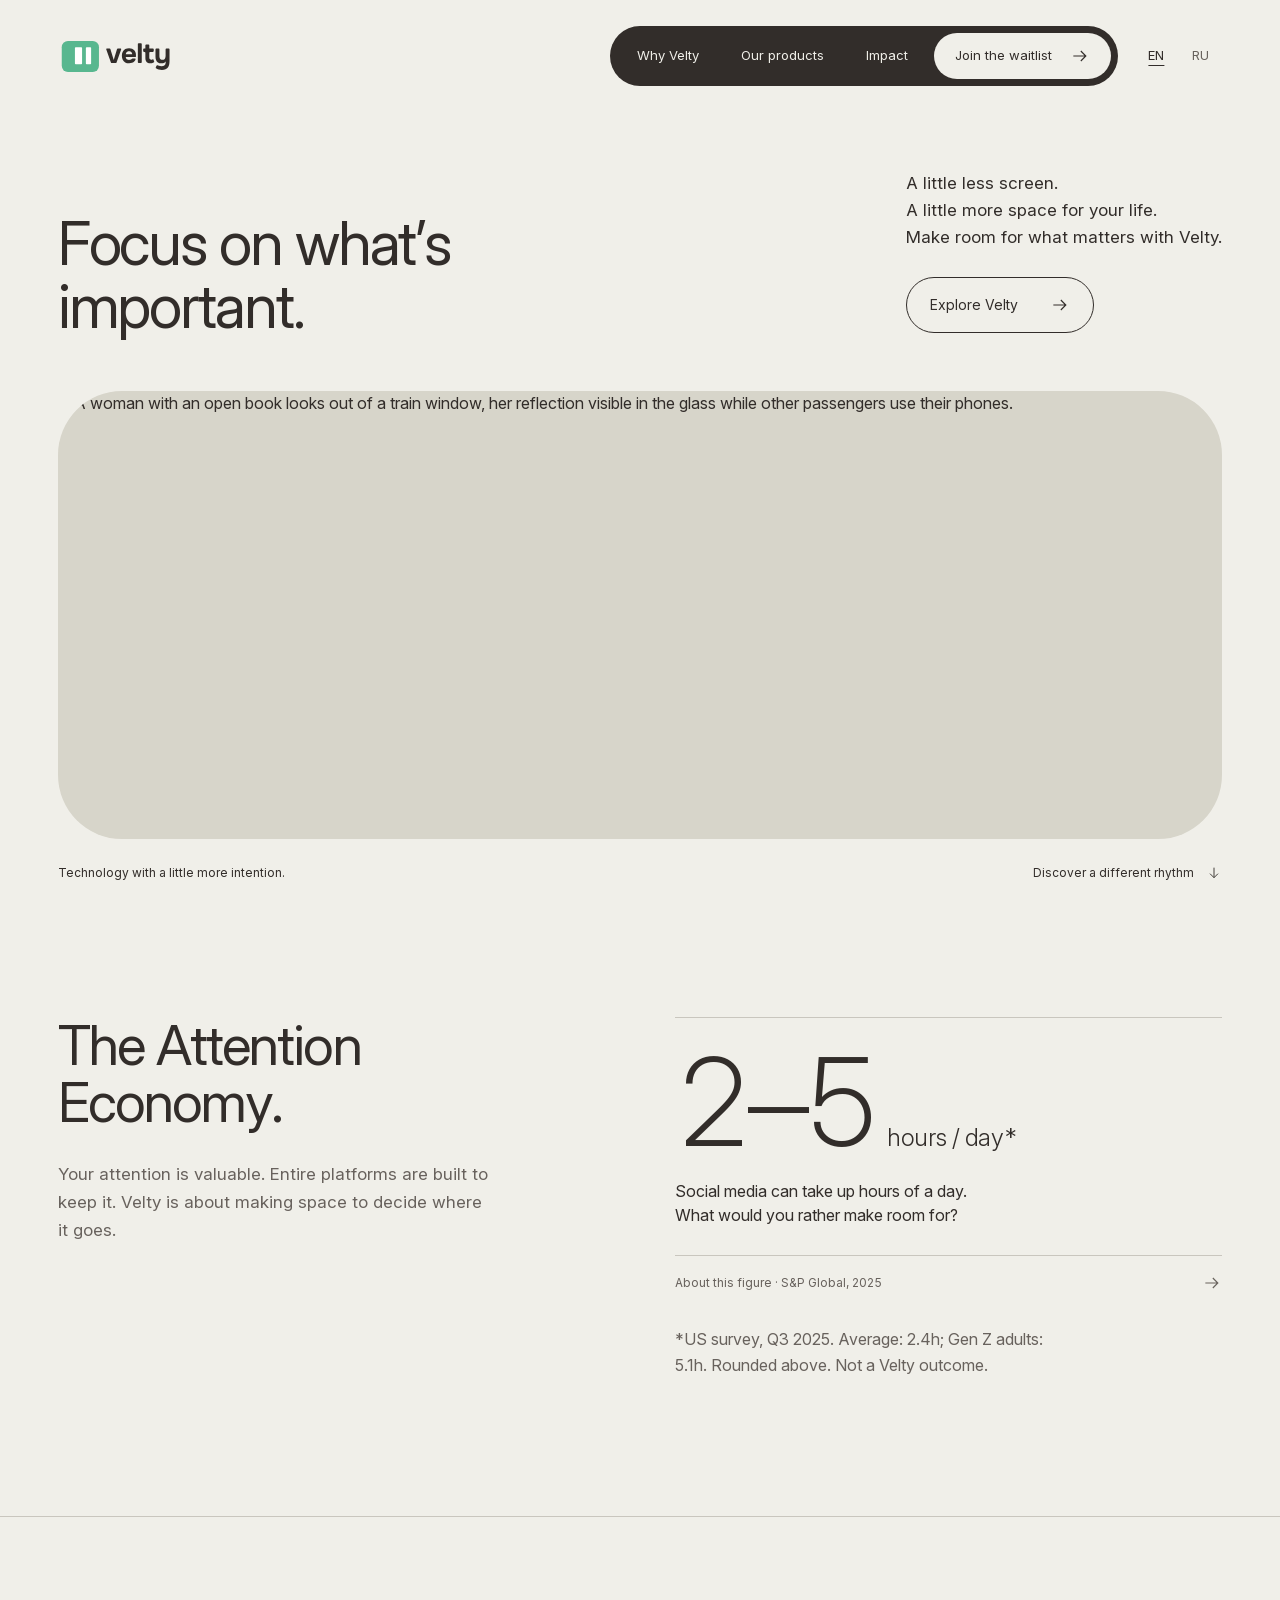
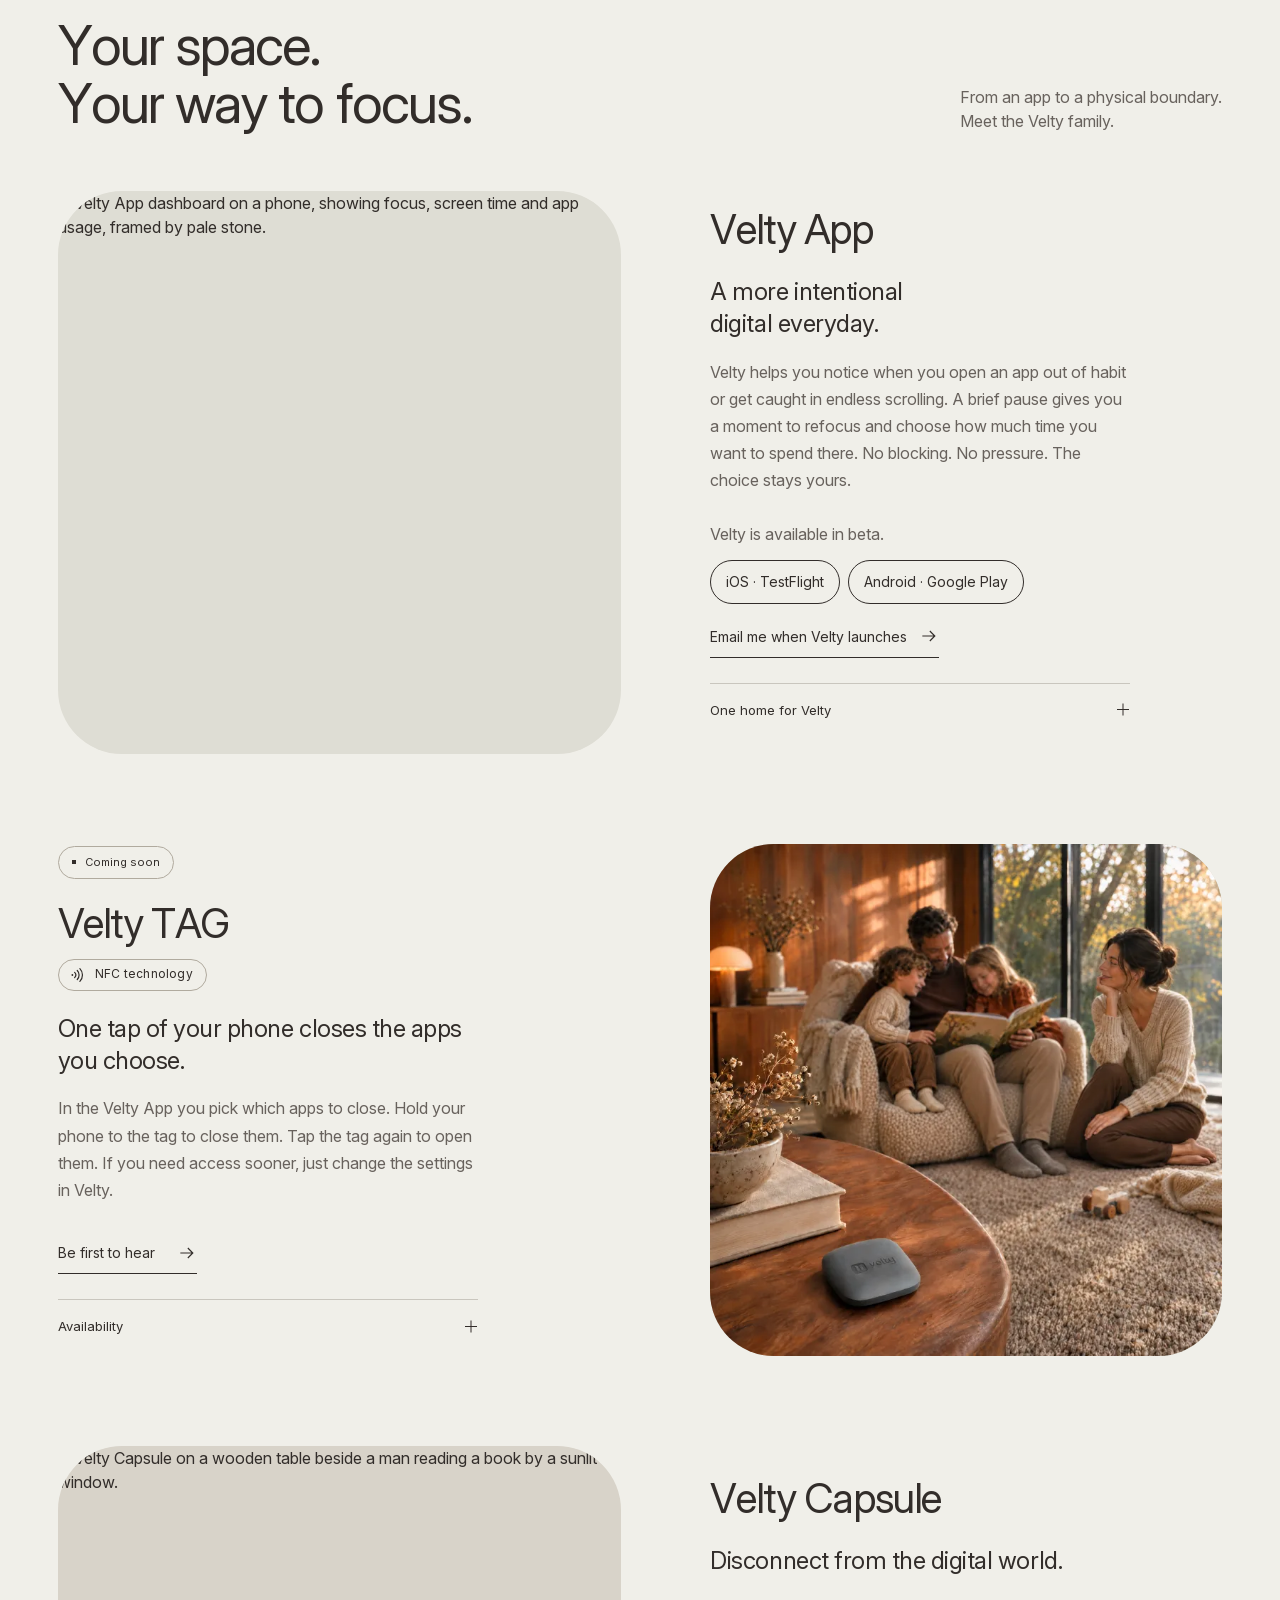
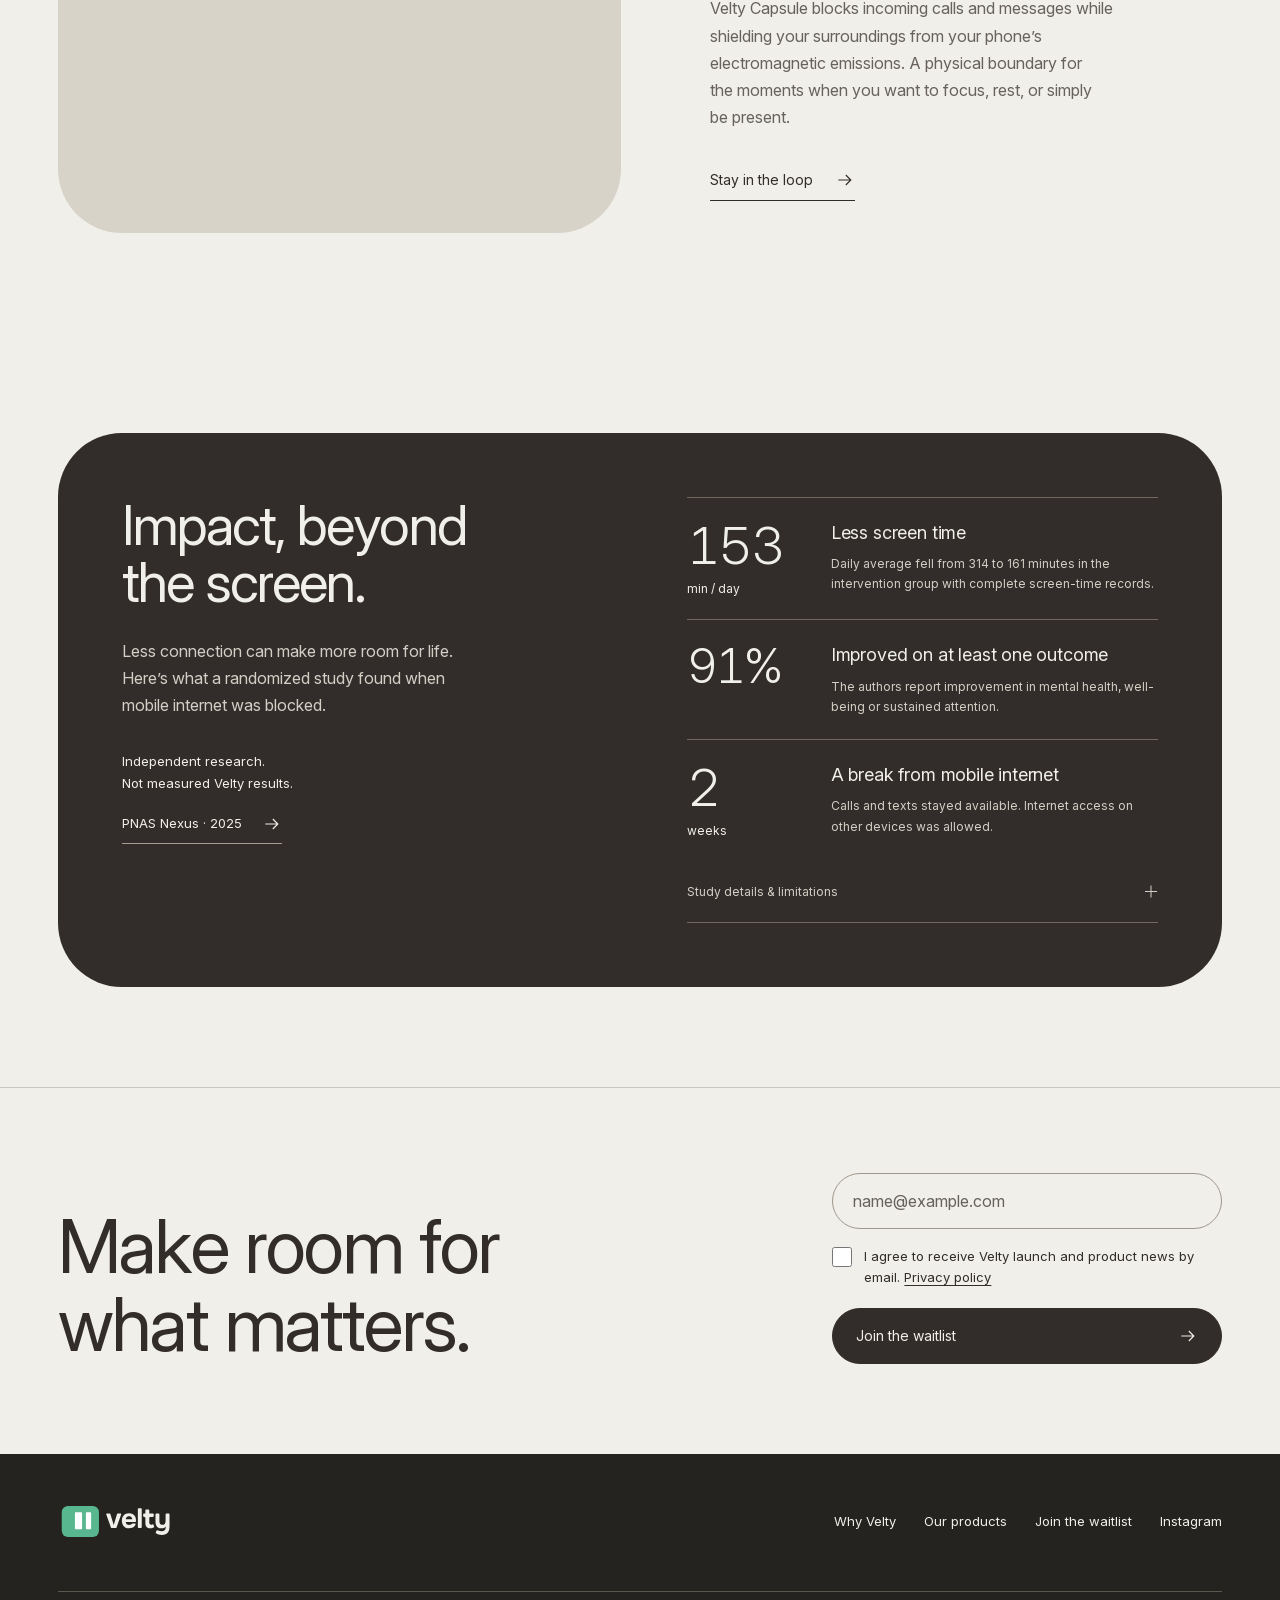
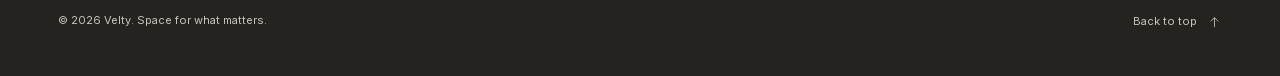
==== commit 1d6172ae: "EN: значок «NFC technology» и текст про касание метки, как на русской (CEO 22.11, без заказа) Co-Aut" ====
--- a/index.html
+++ b/index.html
@@ -116,6 +116,10 @@
 })();
 </script>
 <style>
+.product-copy .tag-title{margin-bottom:14px}
+.product-copy .nfc-badge{display:inline-flex;align-items:center;gap:8px;margin:0 0 22px;padding:6px 13px 6px 10px;border:1px solid #b0aa9e;border-radius:100px;font-size:12px;letter-spacing:.02em;color:var(--ink);line-height:1.2}
+.nfc-badge svg{width:18px;height:18px;fill:none;stroke:currentColor;stroke-width:1.6;stroke-linecap:round}
+.nfc-badge svg circle{fill:currentColor;stroke:none}
 .waitlist-copy{max-width:390px;width:100%}
 .signup-form{display:grid;gap:12px;position:relative}
 .signup-label{position:absolute;width:1px;height:1px;padding:0;margin:-1px;overflow:hidden;clip-path:inset(50%);white-space:nowrap;border:0}
@@ -209,7 +213,7 @@
 </div>
 <a class="text-link" href="#waitlist" data-waitlist>Email me when Velty launches<svg class="arrow" aria-hidden="true"><use href="#arrow"/></svg></a></div>
 <details class="product-detail"><summary>One home for Velty<span class="plus" aria-hidden="true"></span></summary><p>Velty TAG is controlled from the Velty App. We’ll announce when the device is available.</p></details></div></article>
-<article class="product reverse" id="tag"><figure class="product-media product-tag"><img src="assets/velty-tag-v11.webp" srcset="assets/velty-tag-v11-small.webp 720w, assets/velty-tag-v11.webp 1254w" sizes="(max-width:700px) calc(100vw - 44px), (max-width:1440px) 48vw, 640px" width="1254" height="1254" alt="A slate-gray Velty TAG rests on a wooden coffee table. Nearby a father reads a book to his children while their mother sits on the rug." loading="lazy" decoding="async"></figure><div class="product-copy"><span class="status">Coming soon</span><h3>Velty TAG</h3><p class="description-title">A physical companion.<br>Connected to your app.</p><p>Bring Velty into your space with a device controlled from the Velty App. A physical part of a more intentional daily ritual.</p><a class="text-link" href="#waitlist" data-waitlist>Be first to hear<svg class="arrow" aria-hidden="true"><use href="#arrow"/></svg></a><details class="product-detail"><summary>Availability<span class="plus" aria-hidden="true"></span></summary><p>Velty TAG is coming soon and is not yet on sale. Launch timing, specifications and pricing will be announced.</p></details></div></article>
+<article class="product reverse" id="tag"><figure class="product-media product-tag"><img src="assets/velty-tag-v11.webp" srcset="assets/velty-tag-v11-small.webp 720w, assets/velty-tag-v11.webp 1254w" sizes="(max-width:700px) calc(100vw - 44px), (max-width:1440px) 48vw, 640px" width="1254" height="1254" alt="A slate-gray Velty TAG rests on a wooden coffee table. Nearby a father reads a book to his children while their mother sits on the rug." loading="lazy" decoding="async"></figure><div class="product-copy"><span class="status">Coming soon</span><h3 class="tag-title">Velty TAG</h3><p class="nfc-badge"><svg viewBox="0 0 24 24" aria-hidden="true"><path d="M7.5 8.5a5 5 0 0 1 0 7"/><path d="M11 6a8.6 8.6 0 0 1 0 12"/><path d="M14.5 3.5a12.2 12.2 0 0 1 0 17"/><circle cx="4.5" cy="12" r="1.2"/></svg>NFC technology</p><p class="description-title">One tap of your phone closes the apps you choose.</p><p>In the Velty App you pick which apps to close. Hold your phone to the tag to close them. Tap the tag again to open them. If you need access sooner, just change the settings in Velty.</p><a class="text-link" href="#waitlist" data-waitlist>Be first to hear<svg class="arrow" aria-hidden="true"><use href="#arrow"/></svg></a><details class="product-detail"><summary>Availability<span class="plus" aria-hidden="true"></span></summary><p>Velty TAG is coming soon and is not yet on sale. Launch timing, specifications and pricing will be announced.</p></details></div></article>
 <article class="product" id="capsule"><figure class="product-media product-capsule"><img src="assets/velty-capsule.webp" srcset="assets/velty-capsule-small.webp 800w, assets/velty-capsule.webp 1600w" sizes="(max-width:700px) calc(100vw - 44px), (max-width:1440px) 48vw, 640px" width="1600" height="1099" alt="Velty Capsule on a wooden table beside a man reading a book by a sunlit window." loading="lazy" decoding="async"></figure><div class="product-copy"><h3>Velty Capsule</h3><p class="description-title">Disconnect from the digital world.</p><p>Velty Capsule blocks incoming calls and messages while shielding your surroundings from your phone’s electromagnetic emissions. A physical boundary for the moments when you want to focus, rest, or simply be present.</p><a class="text-link" href="#waitlist" data-waitlist>Stay in the loop<svg class="arrow" aria-hidden="true"><use href="#arrow"/></svg></a></div></article>
 </section>
 <section class="shell section" id="impact" aria-labelledby="impact-title"><div class="impact"><div><h2 id="impact-title">Impact, beyond<br>the screen.</h2><p class="lead">Less connection can make more room for life. Here’s what a randomized study found when mobile internet was blocked.</p><p class="evidence-context">Independent research.<br>Not measured Velty results.</p><a class="research-link" href="https://doi.org/10.1093/pnasnexus/pgaf017" target="_blank" rel="noopener noreferrer">PNAS Nexus · 2025<svg class="arrow" aria-hidden="true"><use href="#arrow"/></svg></a></div><div class="research-results"><div class="metric"><span class="metric-value">153<span>min / day</span></span><div><h3>Less screen time</h3><p>Daily average fell from 314 to 161 minutes in the intervention group with complete screen-time records.</p></div></div><div class="metric"><span class="metric-value metric-percent">91%</span><div><h3>Improved on at least one outcome</h3><p>The authors report improvement in mental health, well-being or sustained attention.</p></div></div><div class="metric"><span class="metric-value">2<span>weeks</span></span><div><h3>A break from mobile internet</h3><p>Calls and texts stayed available. Internet access on other devices was allowed.</p></div></div><details class="research-method"><summary>Study details &amp; limitations<span class="plus" aria-hidden="true"></span></summary><div><p>Castelo et al., PNAS Nexus 4(2), pgaf017 (2025). Among self-selected iPhone users, 467 enrolled; 313 completed all surveys; 119 kept the block active for at least 10 of 14 days. The screen-time figures use 92 intervention participants with complete screenshots. Screen time partly rebounded afterward. Findings may not generalize to every user or to Velty.</p></div></details></div></div></section>
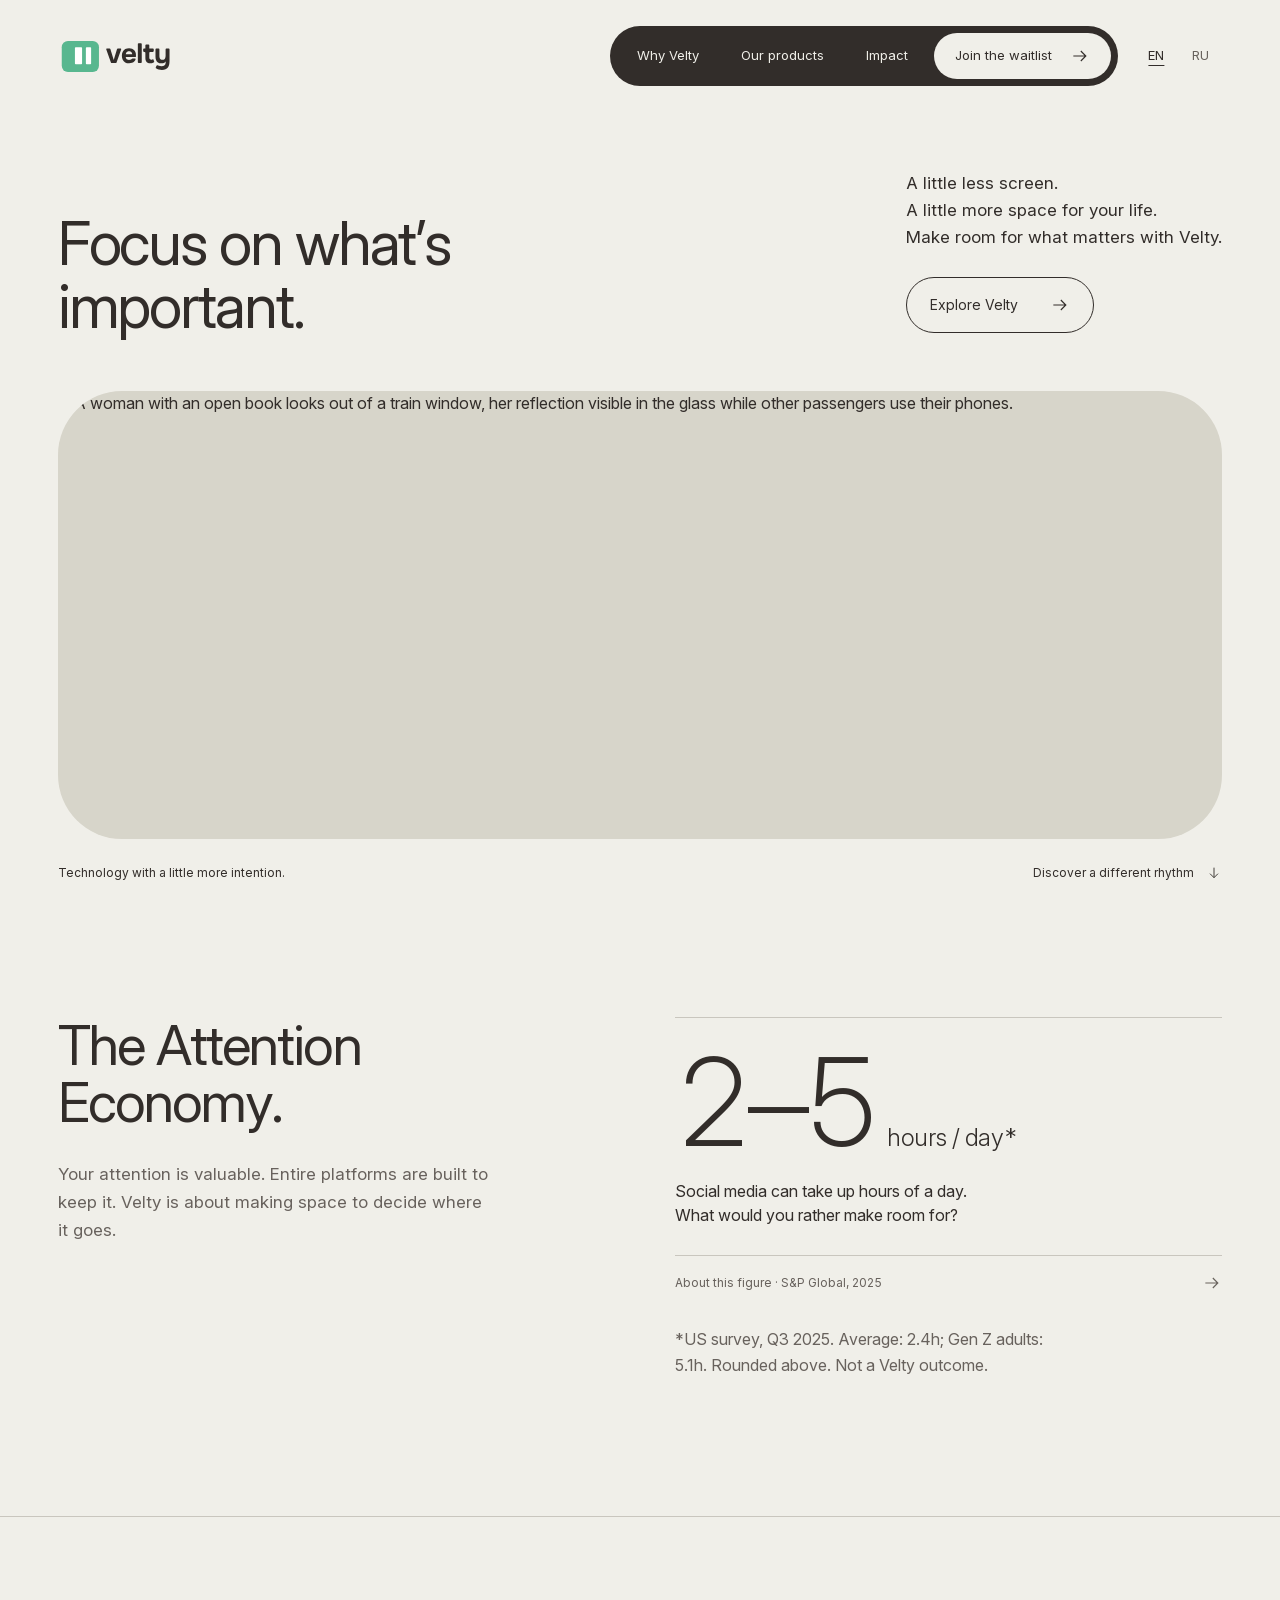
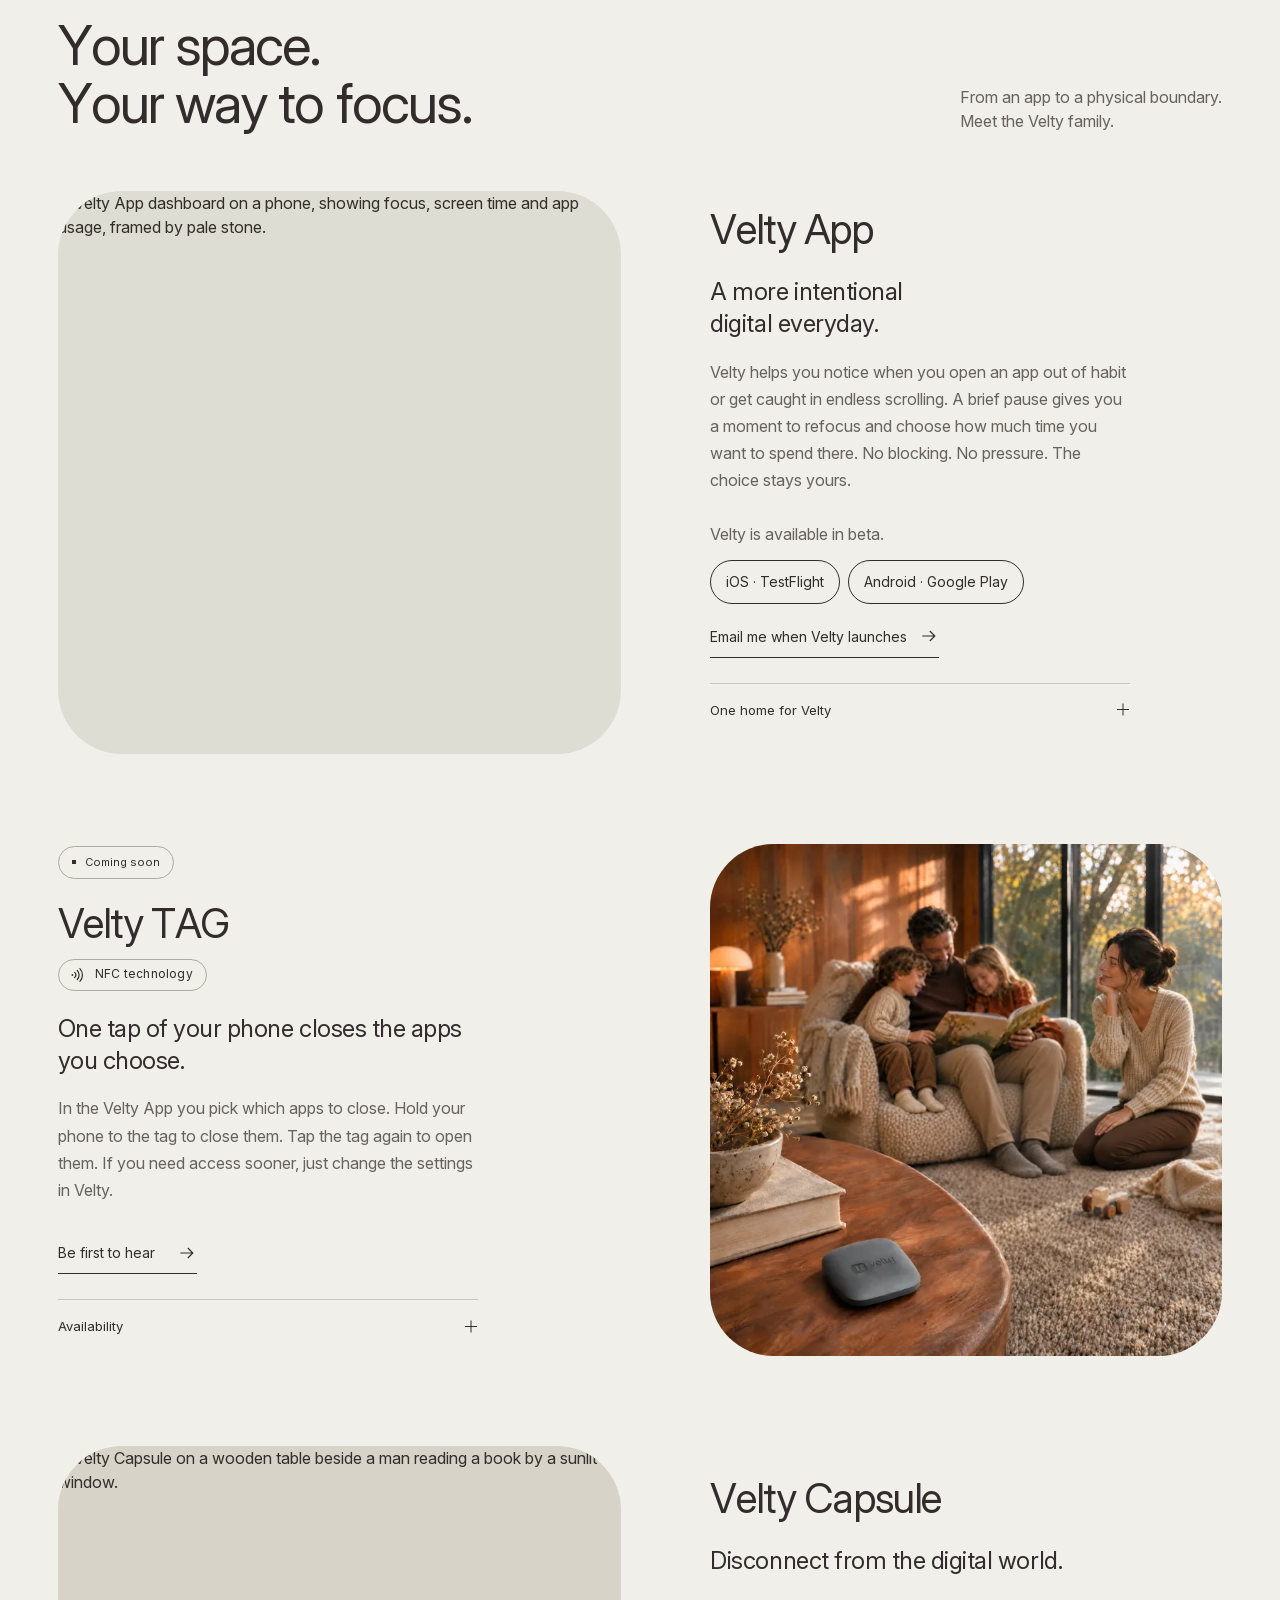
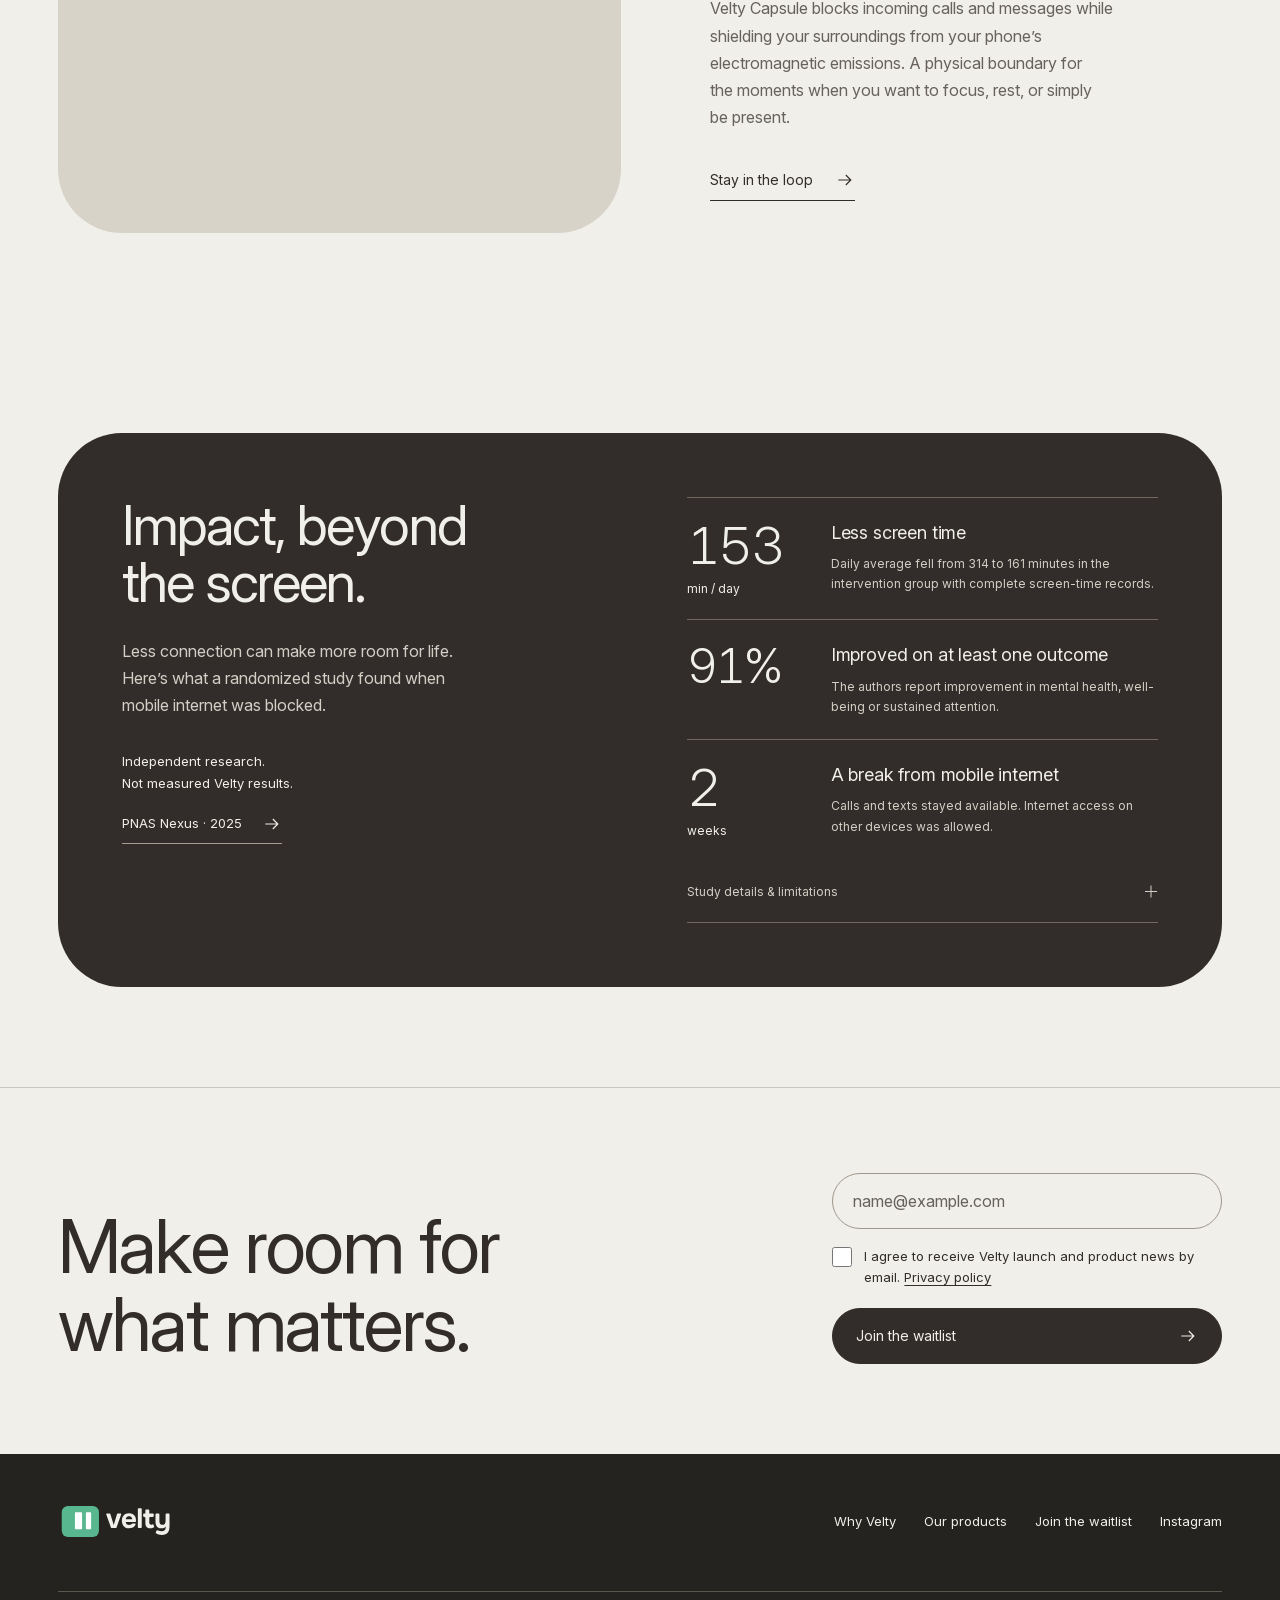
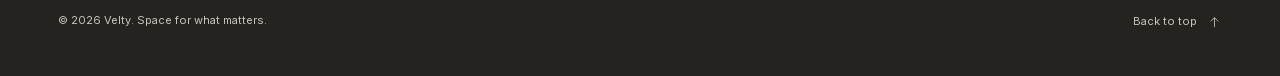
==== commit e25e4537: "Фото метки: мама сидит на коленях, ступни не видны (CEO 22.11) Co-Authored-By: Claude Opus 5.5 <nore" ====
--- a/index.html
+++ b/index.html
@@ -213,7 +213,7 @@
 </div>
 <a class="text-link" href="#waitlist" data-waitlist>Email me when Velty launches<svg class="arrow" aria-hidden="true"><use href="#arrow"/></svg></a></div>
 <details class="product-detail"><summary>One home for Velty<span class="plus" aria-hidden="true"></span></summary><p>Velty TAG is controlled from the Velty App. We’ll announce when the device is available.</p></details></div></article>
-<article class="product reverse" id="tag"><figure class="product-media product-tag"><img src="assets/velty-tag-v11.webp" srcset="assets/velty-tag-v11-small.webp 720w, assets/velty-tag-v11.webp 1254w" sizes="(max-width:700px) calc(100vw - 44px), (max-width:1440px) 48vw, 640px" width="1254" height="1254" alt="A slate-gray Velty TAG rests on a wooden coffee table. Nearby a father reads a book to his children while their mother sits on the rug." loading="lazy" decoding="async"></figure><div class="product-copy"><span class="status">Coming soon</span><h3 class="tag-title">Velty TAG</h3><p class="nfc-badge"><svg viewBox="0 0 24 24" aria-hidden="true"><path d="M7.5 8.5a5 5 0 0 1 0 7"/><path d="M11 6a8.6 8.6 0 0 1 0 12"/><path d="M14.5 3.5a12.2 12.2 0 0 1 0 17"/><circle cx="4.5" cy="12" r="1.2"/></svg>NFC technology</p><p class="description-title">One tap of your phone closes the apps you choose.</p><p>In the Velty App you pick which apps to close. Hold your phone to the tag to close them. Tap the tag again to open them. If you need access sooner, just change the settings in Velty.</p><a class="text-link" href="#waitlist" data-waitlist>Be first to hear<svg class="arrow" aria-hidden="true"><use href="#arrow"/></svg></a><details class="product-detail"><summary>Availability<span class="plus" aria-hidden="true"></span></summary><p>Velty TAG is coming soon and is not yet on sale. Launch timing, specifications and pricing will be announced.</p></details></div></article>
+<article class="product reverse" id="tag"><figure class="product-media product-tag"><img src="assets/velty-tag-v12.webp" srcset="assets/velty-tag-v12-small.webp 720w, assets/velty-tag-v12.webp 1254w" sizes="(max-width:700px) calc(100vw - 44px), (max-width:1440px) 48vw, 640px" width="1254" height="1254" alt="A slate-gray Velty TAG rests on a wooden coffee table. Nearby a father reads a book to his children while their mother sits on the rug." loading="lazy" decoding="async"></figure><div class="product-copy"><span class="status">Coming soon</span><h3 class="tag-title">Velty TAG</h3><p class="nfc-badge"><svg viewBox="0 0 24 24" aria-hidden="true"><path d="M7.5 8.5a5 5 0 0 1 0 7"/><path d="M11 6a8.6 8.6 0 0 1 0 12"/><path d="M14.5 3.5a12.2 12.2 0 0 1 0 17"/><circle cx="4.5" cy="12" r="1.2"/></svg>NFC technology</p><p class="description-title">One tap of your phone closes the apps you choose.</p><p>In the Velty App you pick which apps to close. Hold your phone to the tag to close them. Tap the tag again to open them. If you need access sooner, just change the settings in Velty.</p><a class="text-link" href="#waitlist" data-waitlist>Be first to hear<svg class="arrow" aria-hidden="true"><use href="#arrow"/></svg></a><details class="product-detail"><summary>Availability<span class="plus" aria-hidden="true"></span></summary><p>Velty TAG is coming soon and is not yet on sale. Launch timing, specifications and pricing will be announced.</p></details></div></article>
 <article class="product" id="capsule"><figure class="product-media product-capsule"><img src="assets/velty-capsule.webp" srcset="assets/velty-capsule-small.webp 800w, assets/velty-capsule.webp 1600w" sizes="(max-width:700px) calc(100vw - 44px), (max-width:1440px) 48vw, 640px" width="1600" height="1099" alt="Velty Capsule on a wooden table beside a man reading a book by a sunlit window." loading="lazy" decoding="async"></figure><div class="product-copy"><h3>Velty Capsule</h3><p class="description-title">Disconnect from the digital world.</p><p>Velty Capsule blocks incoming calls and messages while shielding your surroundings from your phone’s electromagnetic emissions. A physical boundary for the moments when you want to focus, rest, or simply be present.</p><a class="text-link" href="#waitlist" data-waitlist>Stay in the loop<svg class="arrow" aria-hidden="true"><use href="#arrow"/></svg></a></div></article>
 </section>
 <section class="shell section" id="impact" aria-labelledby="impact-title"><div class="impact"><div><h2 id="impact-title">Impact, beyond<br>the screen.</h2><p class="lead">Less connection can make more room for life. Here’s what a randomized study found when mobile internet was blocked.</p><p class="evidence-context">Independent research.<br>Not measured Velty results.</p><a class="research-link" href="https://doi.org/10.1093/pnasnexus/pgaf017" target="_blank" rel="noopener noreferrer">PNAS Nexus · 2025<svg class="arrow" aria-hidden="true"><use href="#arrow"/></svg></a></div><div class="research-results"><div class="metric"><span class="metric-value">153<span>min / day</span></span><div><h3>Less screen time</h3><p>Daily average fell from 314 to 161 minutes in the intervention group with complete screen-time records.</p></div></div><div class="metric"><span class="metric-value metric-percent">91%</span><div><h3>Improved on at least one outcome</h3><p>The authors report improvement in mental health, well-being or sustained attention.</p></div></div><div class="metric"><span class="metric-value">2<span>weeks</span></span><div><h3>A break from mobile internet</h3><p>Calls and texts stayed available. Internet access on other devices was allowed.</p></div></div><details class="research-method"><summary>Study details &amp; limitations<span class="plus" aria-hidden="true"></span></summary><div><p>Castelo et al., PNAS Nexus 4(2), pgaf017 (2025). Among self-selected iPhone users, 467 enrolled; 313 completed all surveys; 119 kept the block active for at least 10 of 14 days. The screen-time figures use 92 intervention participants with complete screenshots. Screen time partly rebounded afterward. Findings may not generalize to every user or to Velty.</p></div></details></div></div></section>
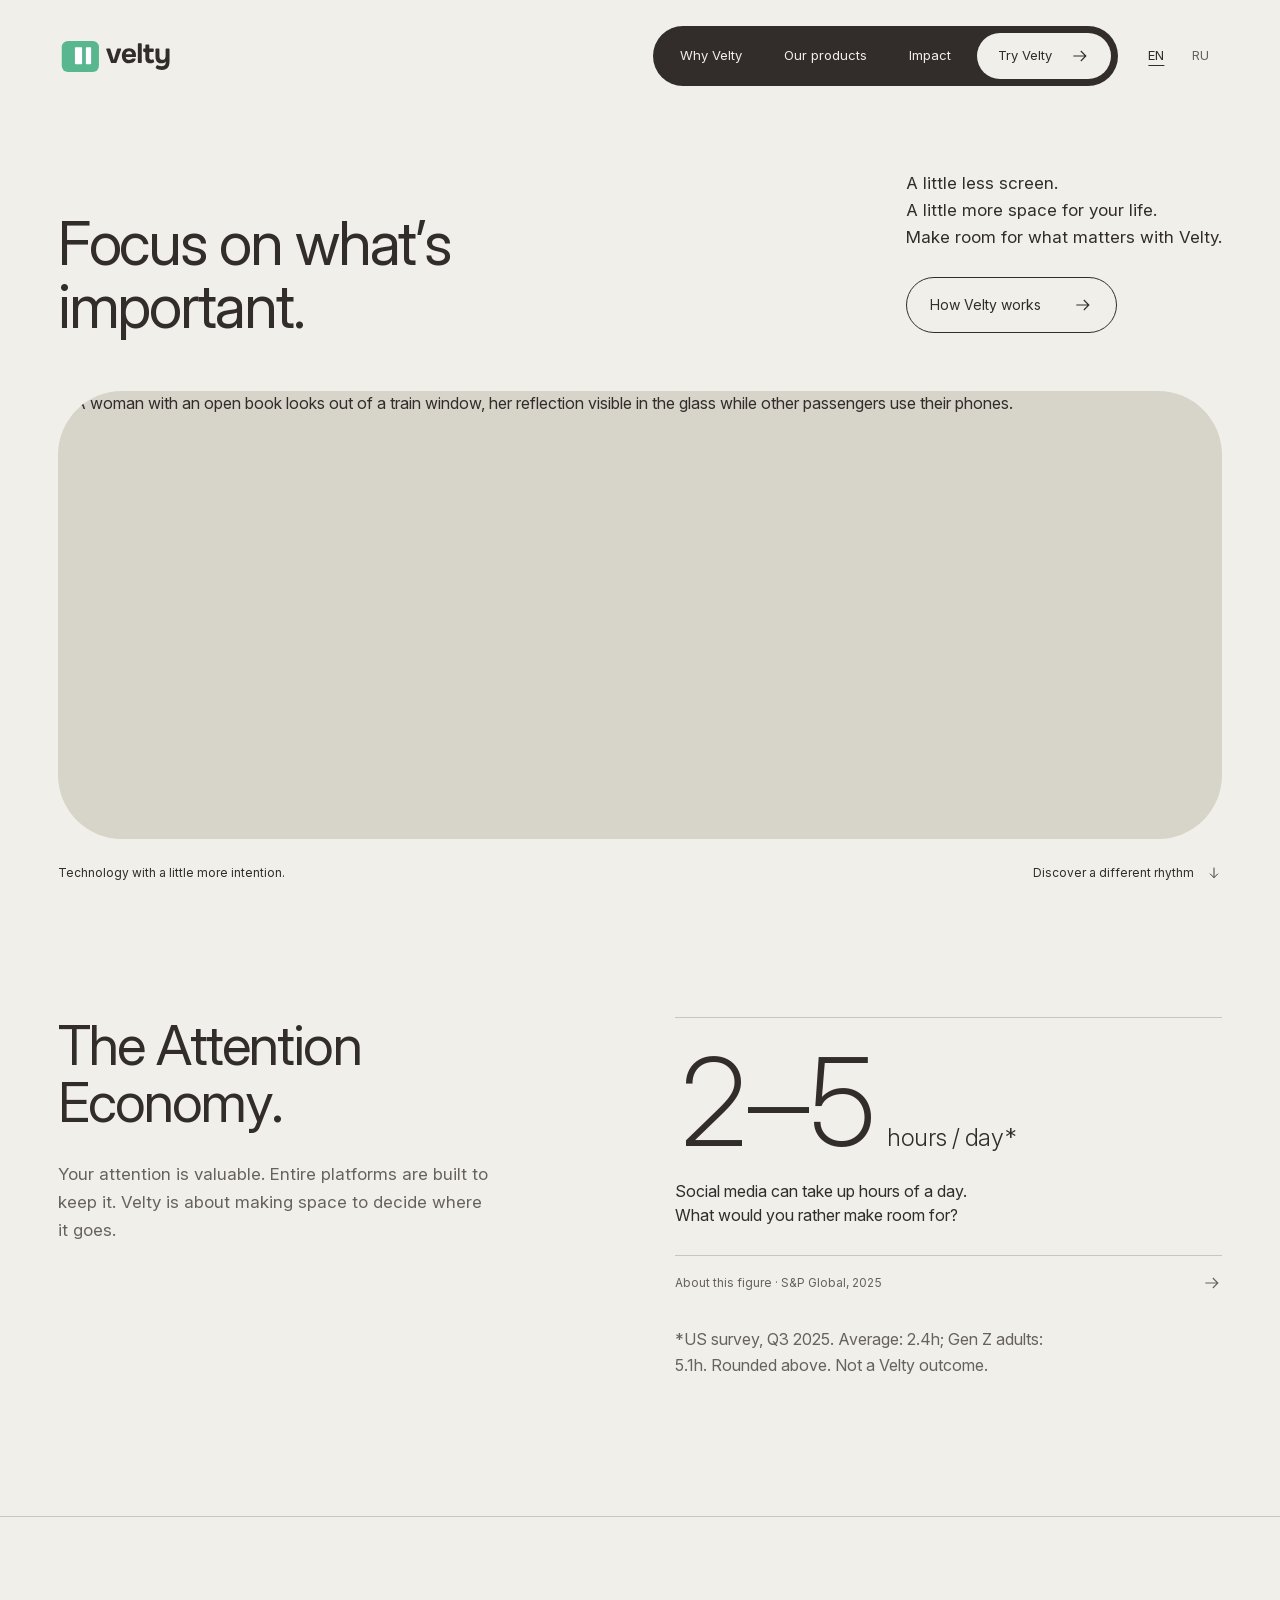
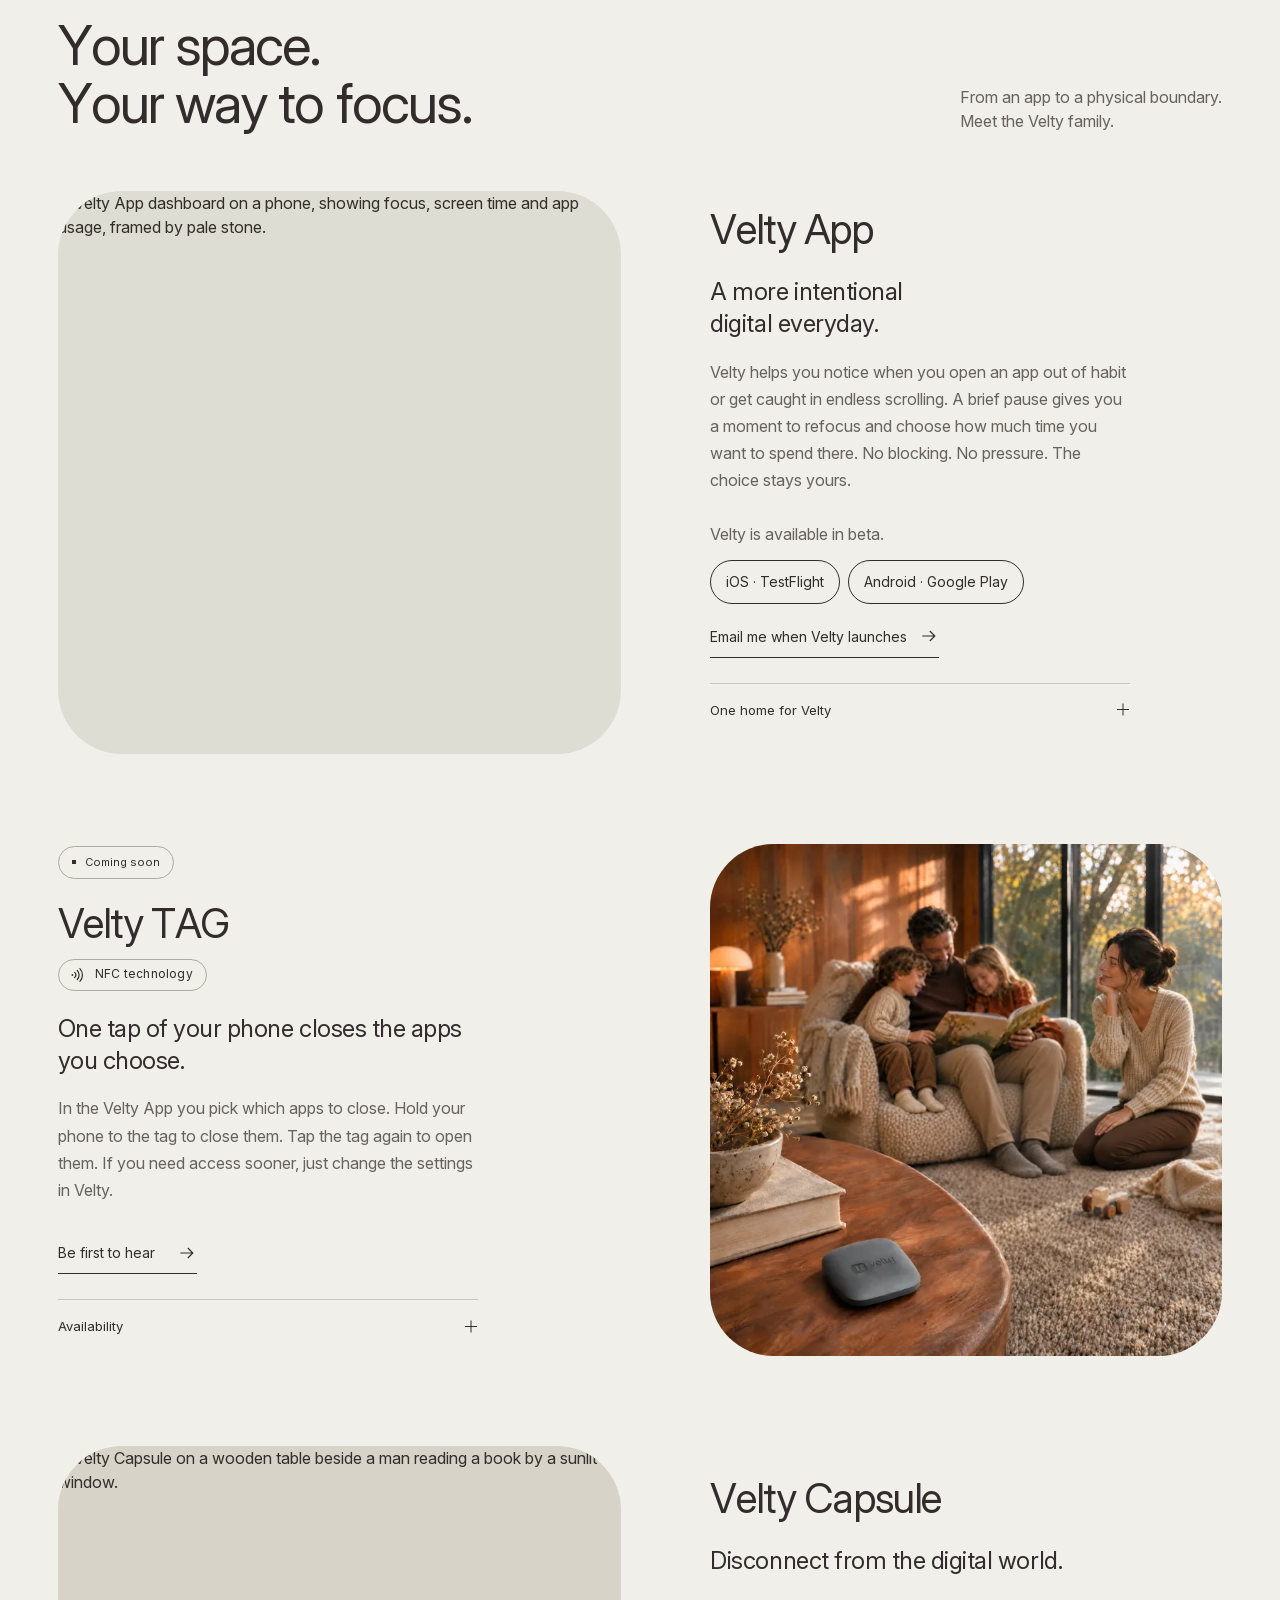
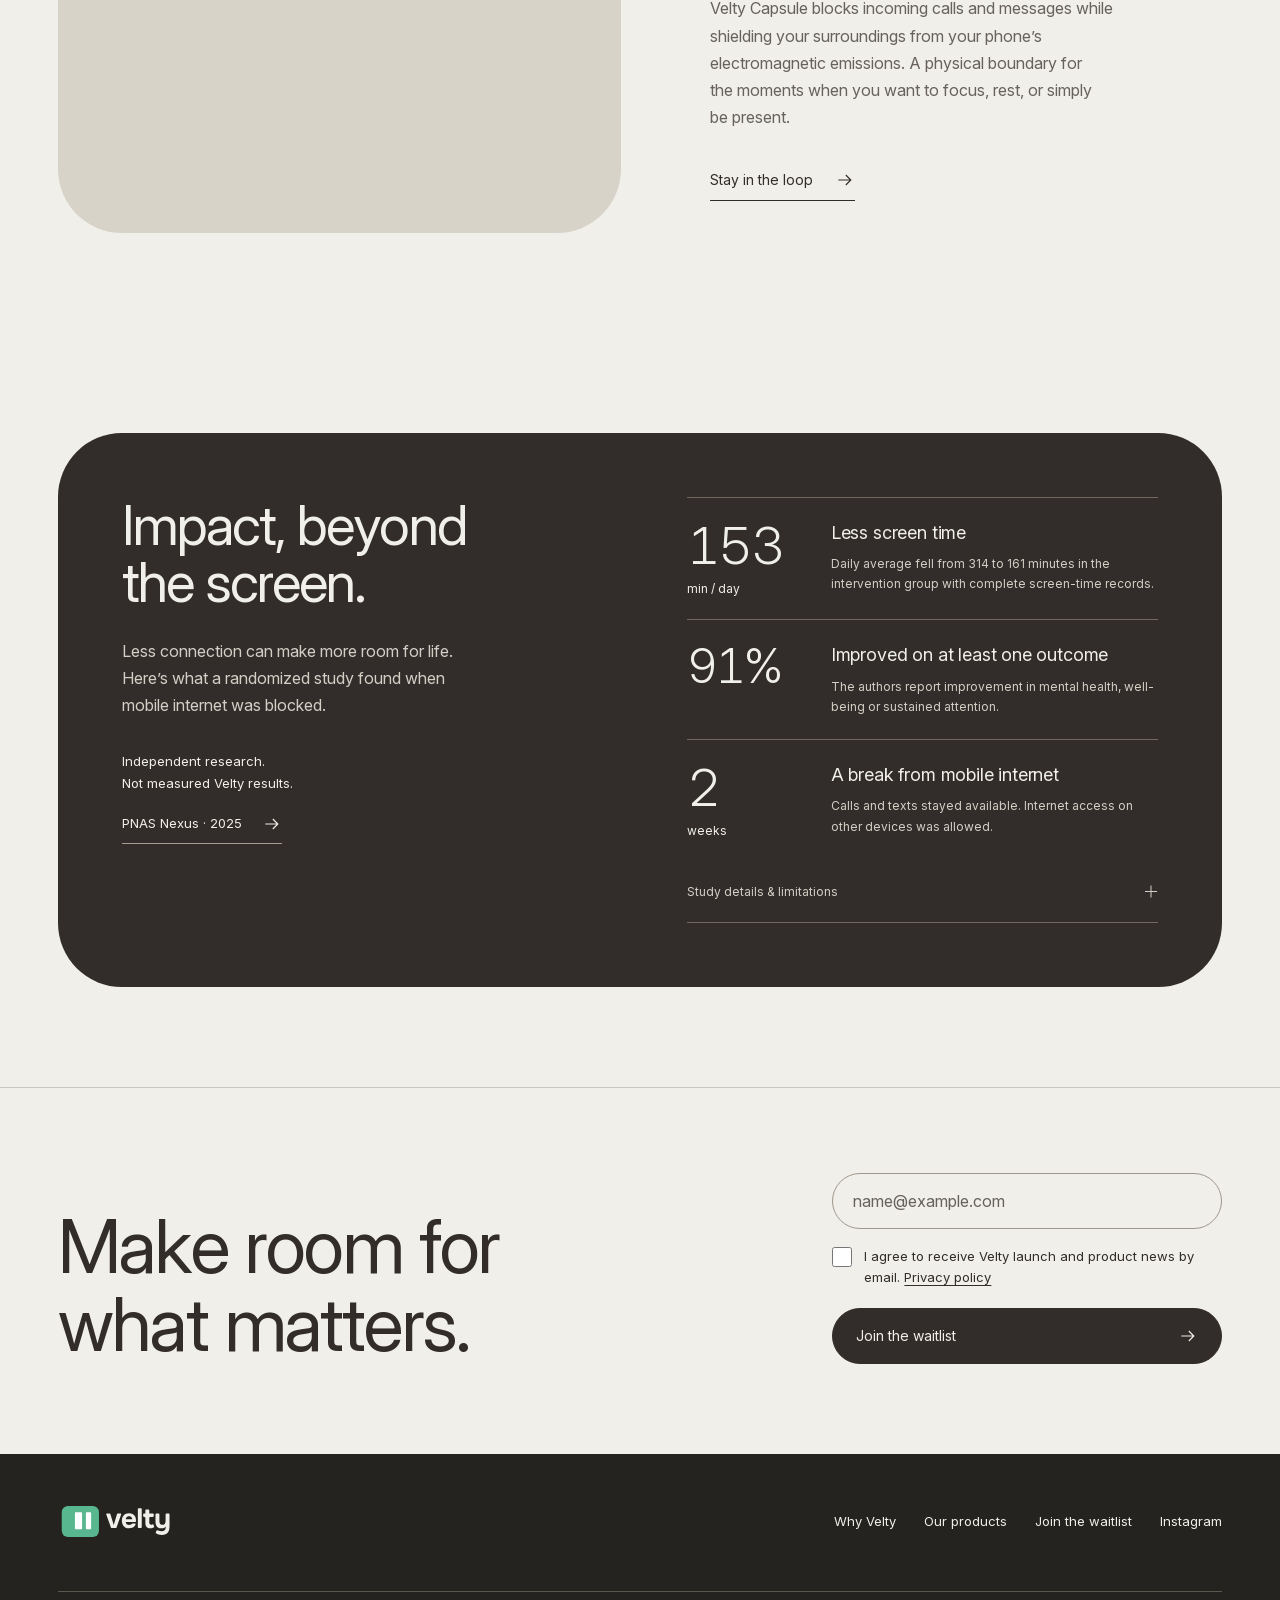
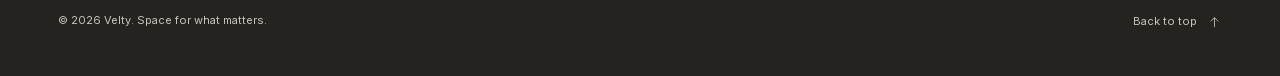
==== commit e02a42c0: "Шапка: «Попробовать Velty» / «Try Velty» с определением устройства (iPhone → TestFlight, Android → G" ====
--- a/index.html
+++ b/index.html
@@ -195,11 +195,11 @@
 <svg xmlns="http://www.w3.org/2000/svg" style="display:none" aria-hidden="true"><symbol id="arrow" viewBox="0 0 24 24"><path d="M4 12h15m-6-6 6 6-6 6"/></symbol><symbol id="image" viewBox="0 0 48 48"><rect x="5" y="5" width="38" height="38" rx="8"/><circle cx="17" cy="17" r="3"/><path d="m7 35 11-11 8 7 7-9 10 13"/></symbol></svg>
 <header class="site-header"><div class="shell header-inner">
 <a class="wordmark" href="#top" aria-label="Velty home"><span class="brand-logo" aria-hidden="true"></span></a>
-<div class="header-actions"><div class="nav-shell" id="navigation"><nav class="nav-links" id="nav-links" aria-label="Main navigation"><a href="#attention">Why Velty</a><a href="#products">Our products</a><a href="#impact">Impact</a></nav><a class="nav-cta" href="#waitlist" data-waitlist><span class="cta-desktop">Join the waitlist</span><span class="cta-mobile">Join waitlist</span><svg class="arrow" aria-hidden="true"><use href="#arrow"/></svg></a><button class="menu-toggle" aria-label="Open menu" aria-controls="nav-links" aria-expanded="false"><span class="menu-lines" aria-hidden="true"><i></i><i></i></span></button></div><nav class="language-switch" aria-label="Language"><a href="./" lang="en" hreflang="en" aria-label="English" aria-current="page">EN</a><a href="ru/" lang="ru" hreflang="ru" aria-label="Русский">RU</a></nav></div>
+<div class="header-actions"><div class="nav-shell" id="navigation"><nav class="nav-links" id="nav-links" aria-label="Main navigation"><a href="#attention">Why Velty</a><a href="#products">Our products</a><a href="#impact">Impact</a></nav><a class="nav-cta" href="#app" data-try><span class="cta-desktop">Try Velty</span><span class="cta-mobile">Try Velty</span><svg class="arrow" aria-hidden="true"><use href="#arrow"/></svg></a><button class="menu-toggle" aria-label="Open menu" aria-controls="nav-links" aria-expanded="false"><span class="menu-lines" aria-hidden="true"><i></i><i></i></span></button></div><nav class="language-switch" aria-label="Language"><a href="./" lang="en" hreflang="en" aria-label="English" aria-current="page">EN</a><a href="ru/" lang="ru" hreflang="ru" aria-label="Русский">RU</a></nav></div>
 </div></header>
 <main id="main">
 <section class="hero shell" aria-labelledby="hero-title">
-<div class="hero-top"><h1 id="hero-title">Focus on what’s<br>important.</h1><div class="hero-side"><p>A little less screen.<br>A little more space for your life.<br>Make room for what matters with Velty.</p><a href="#products" class="btn">Explore Velty<svg class="arrow" aria-hidden="true"><use href="#arrow"/></svg></a></div></div>
+<div class="hero-top"><h1 id="hero-title">Focus on what’s<br>important.</h1><div class="hero-side"><p>A little less screen.<br>A little more space for your life.<br>Make room for what matters with Velty.</p><a href="#app" class="btn">How Velty works<svg class="arrow" aria-hidden="true"><use href="#arrow"/></svg></a></div></div>
 <figure class="hero-image"><img src="assets/velty-hero.webp" srcset="assets/velty-hero-small.webp 1000w, assets/velty-hero.webp 2400w" sizes="(min-width:1440px) 1310px, (max-width:700px) calc(100vw - 44px), 91vw" width="2400" height="1200" alt="A woman with an open book looks out of a train window, her reflection visible in the glass while other passengers use their phones." fetchpriority="high" decoding="async"><video id="hero-video" class="hero-video" autoplay muted loop playsinline preload="metadata" poster="assets/velty-hero.webp" width="2400" height="1200" aria-label="A quiet moment reading on a moving train"><source src="assets/velty-hero-loop-20261030.mp4" type="video/mp4"></video><button class="hero-video-control" id="hero-video-control" type="button" aria-label="Pause background video" title="Pause video" hidden><svg class="hero-video-pause" viewBox="0 0 24 24" aria-hidden="true"><path d="M9 6v12M15 6v12"/></svg><svg class="hero-video-play" viewBox="0 0 24 24" aria-hidden="true" hidden><path d="m9 6 9 6-9 6Z"/></svg></button></figure>
 <div class="hero-foot"><span>Technology with a little more intention.</span><a href="#attention">Discover a different rhythm<svg class="arrow" aria-hidden="true"><use href="#arrow"/></svg></a></div>
 </section>
@@ -488,5 +488,17 @@
   }
 })();
 </script>
+<script>
+// «Попробовать Velty»: iPhone и iPad сразу в TestFlight, Android в Google Play, компьютер к карточке приложения.
+(function(){
+  var ios='https://testflight.apple.com/join/X9Jvy3B9', android='https://play.google.com/store/apps/details?id=velty.app';
+  var ua=navigator.userAgent||'';
+  var isIOS=/iPhone|iPad|iPod/.test(ua)||(navigator.platform==='MacIntel'&&navigator.maxTouchPoints>1);
+  var isAndroid=/Android/i.test(ua);
+  document.querySelectorAll('[data-try]').forEach(function(a){
+    if(isAndroid) a.href=android; else if(isIOS) a.href=ios;
+  });
+})();
+</script>
 </body>
 </html>
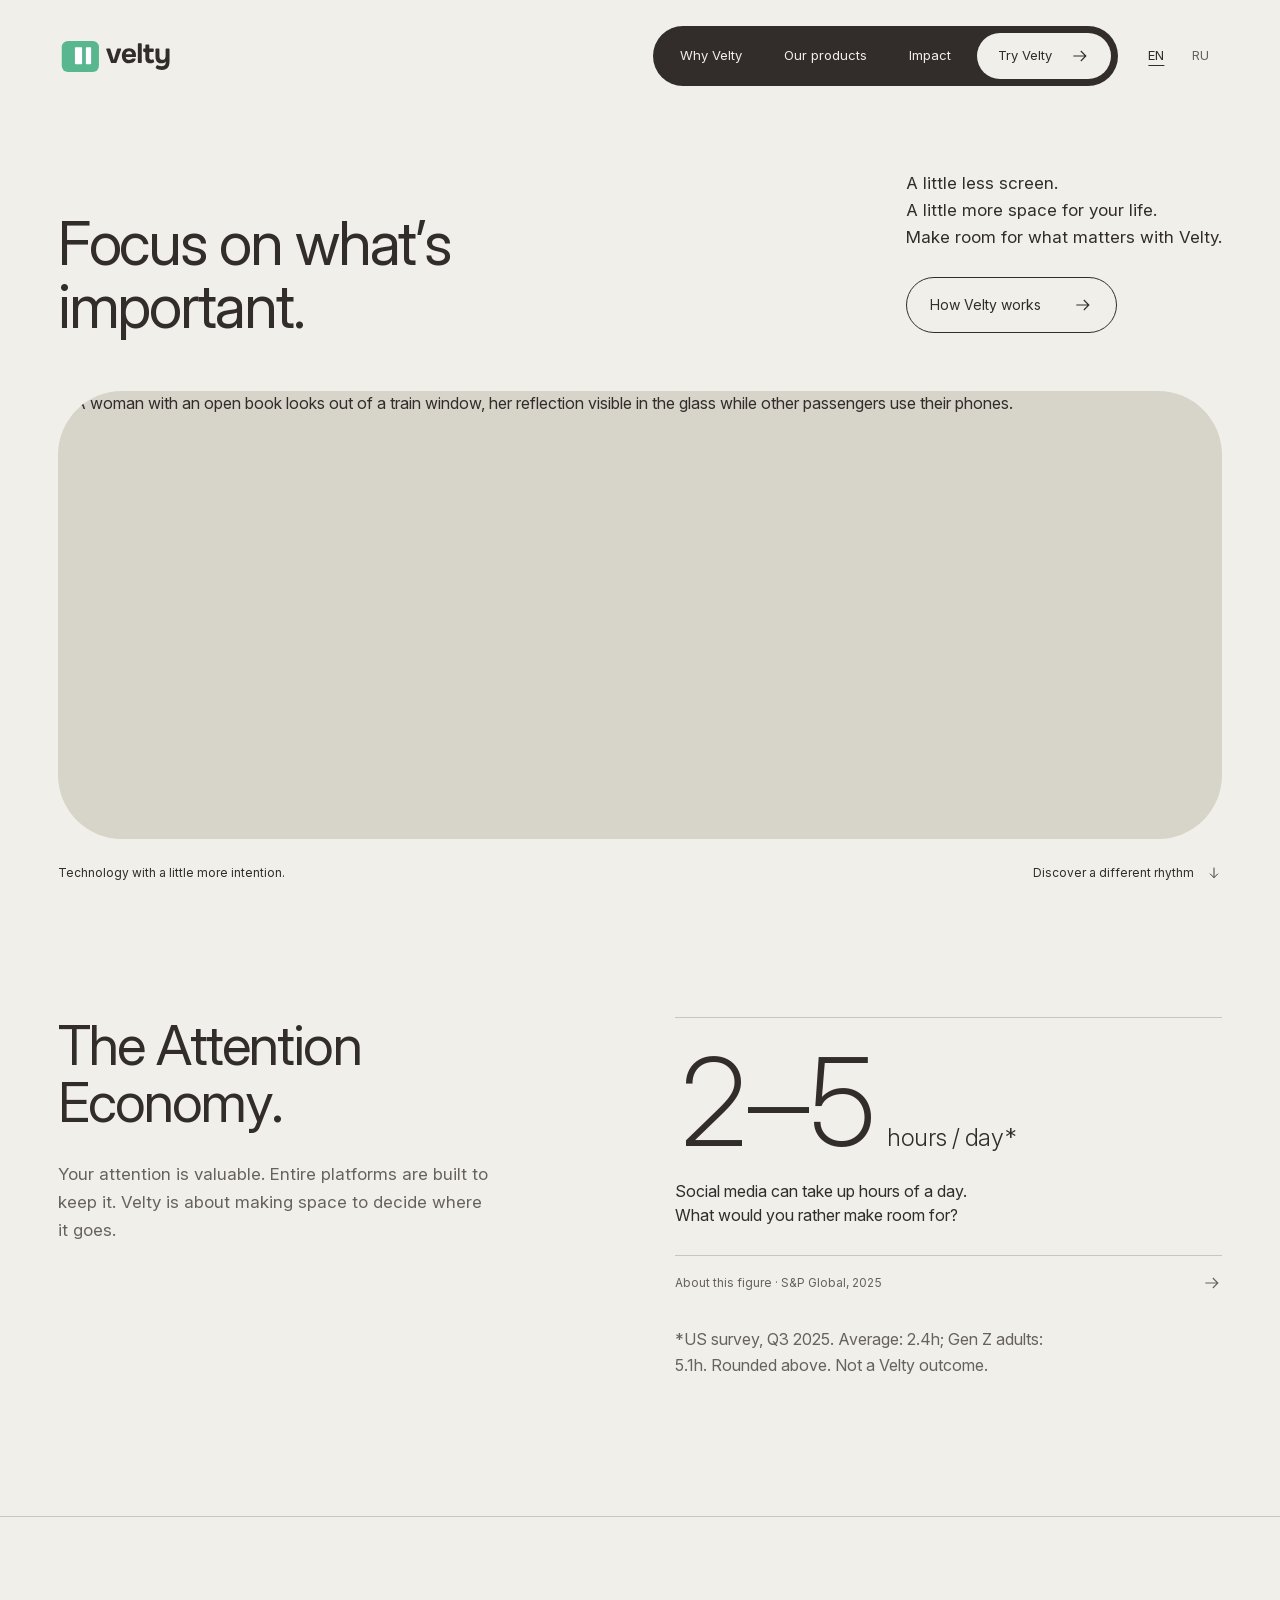
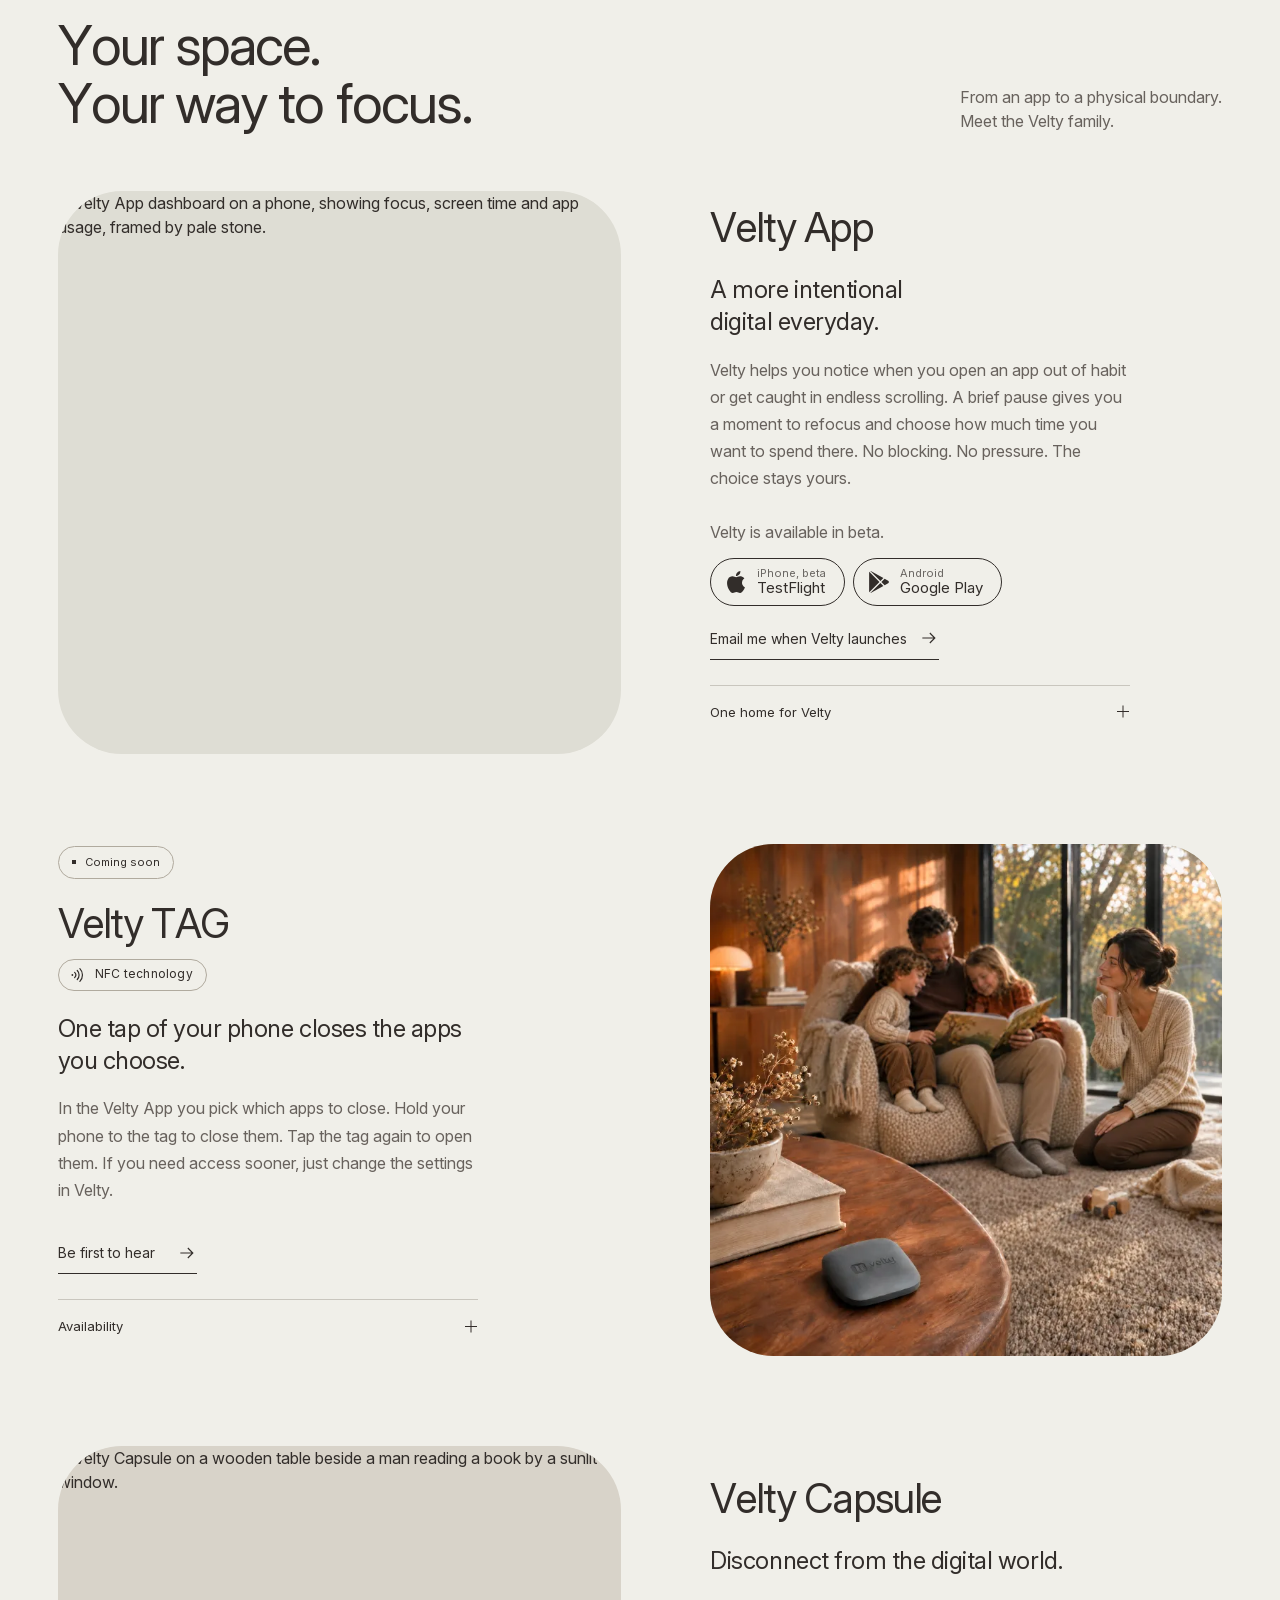
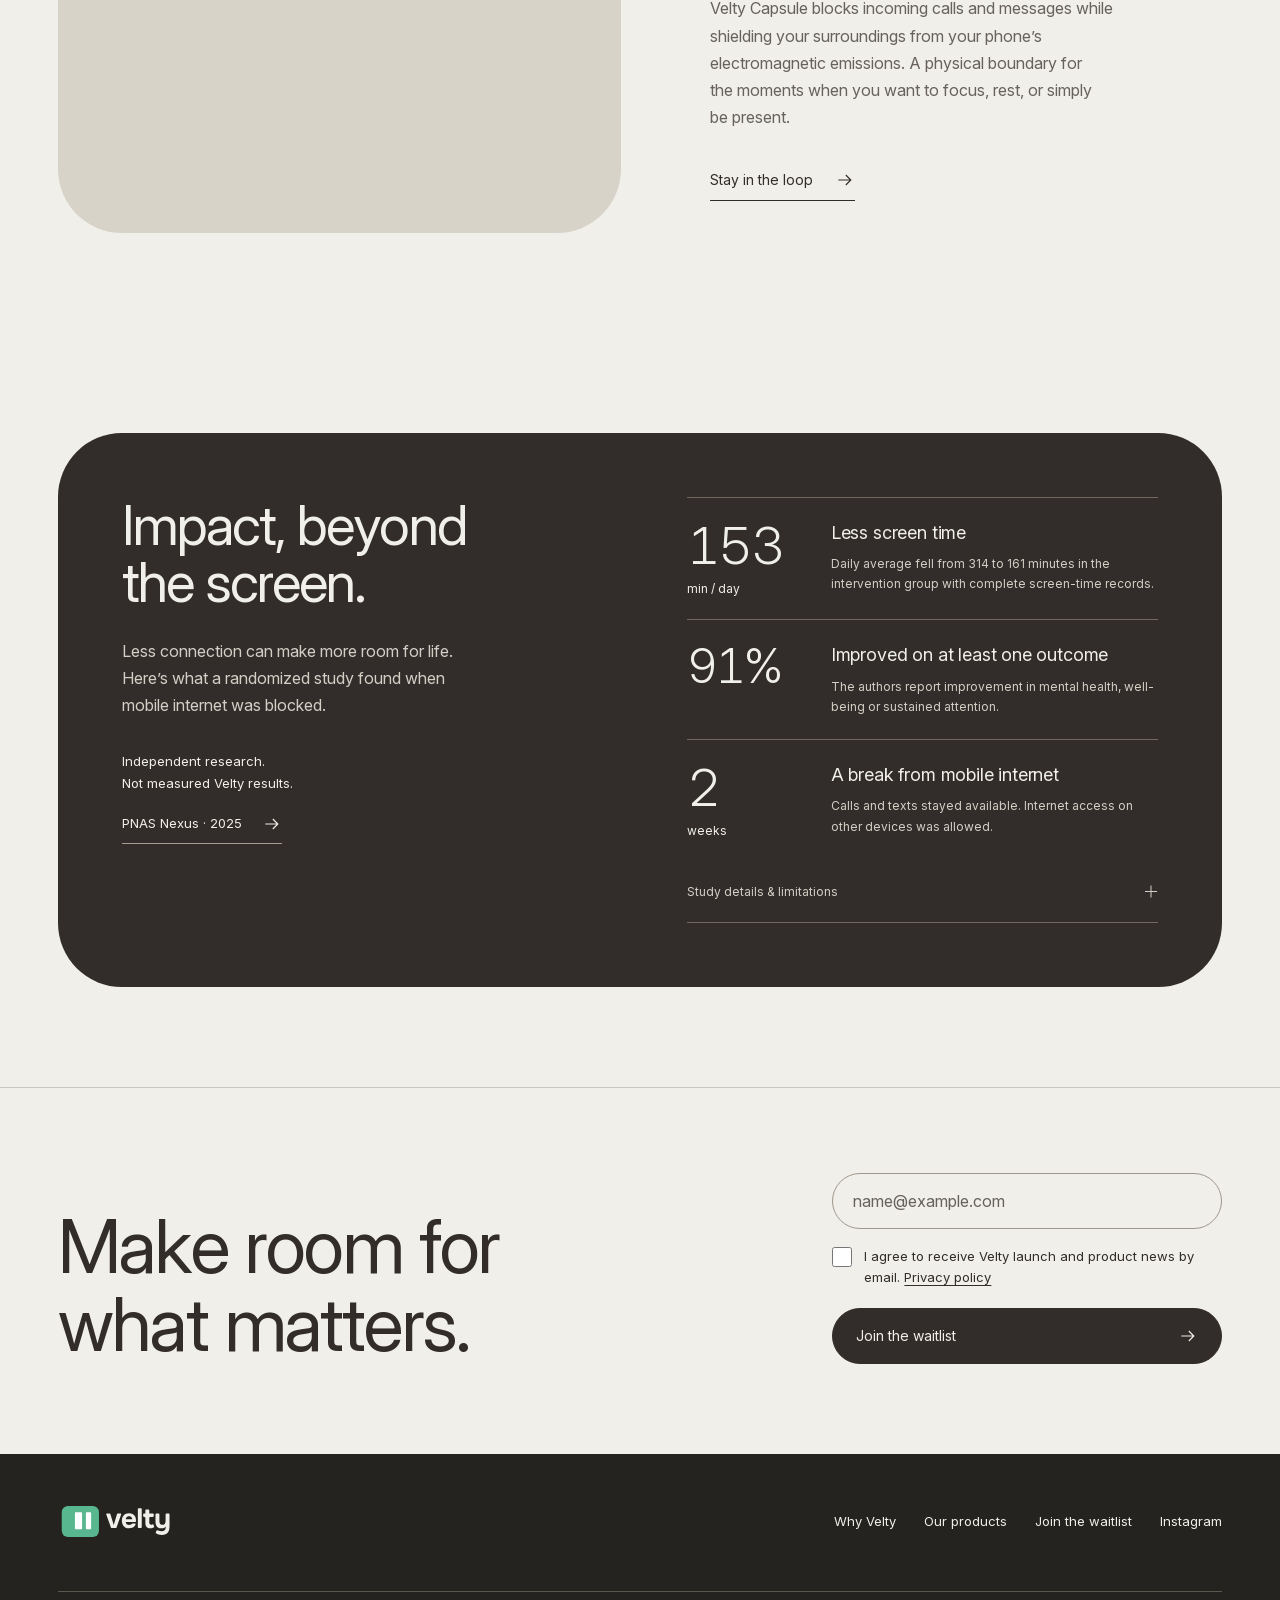
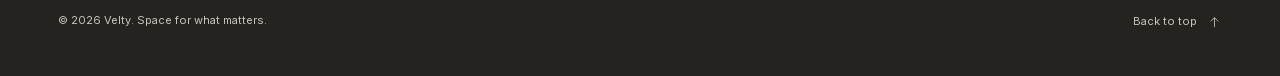
==== commit 3d3ffb3c: "Кнопки сторов со значками Apple и Google Play (simple-icons, CC0), подписи iPhone/Android (CEO 22.11" ====
--- a/index.html
+++ b/index.html
@@ -186,7 +186,7 @@
 .app-beta{margin-top:26px}
 .app-beta p{color:var(--muted);line-height:1.7}
 .app-downloads{display:flex;flex-wrap:wrap;gap:8px;margin-top:12px}
-.app-downloads .btn{min-height:44px;padding:10px 15px}
+.app-downloads .btn{min-height:44px;padding:10px 15px}.app-downloads .store-btn{gap:10px;padding:8px 18px 8px 14px;justify-content:flex-start}.store-ico{width:22px;height:22px;fill:currentColor;flex:none}.store-btn span{display:flex;flex-direction:column;line-height:1.15;font-size:15px;text-align:left}.store-btn small{font-size:11px;opacity:.7}
 .product-copy .app-beta .text-link{margin-top:12px;gap:12px}
 </style>
 </head>
@@ -208,8 +208,8 @@
 <article class="product" id="app"><figure class="product-media product-app"><img src="assets/velty-app.webp" srcset="assets/velty-app-small.webp 720w, assets/velty-app.webp 1254w" sizes="(max-width:700px) calc(100vw - 44px), (max-width:1440px) 48vw, 640px" width="1254" height="1254" alt="Velty App dashboard on a phone, showing focus, screen time and app usage, framed by pale stone." loading="lazy" decoding="async"></figure><div class="product-copy"><h3>Velty App</h3><p class="description-title">A more intentional<br>digital everyday.</p><p>Velty helps you notice when you open an app out of habit or get caught in endless scrolling. A brief pause gives you a moment to refocus and choose how much time you want to spend there. No blocking. No pressure. The choice stays yours.</p>
 <div class="app-beta"><p>Velty is available in beta.</p>
 <div class="app-downloads">
-  <a class="btn" href="https://testflight.apple.com/join/X9Jvy3B9">iOS · TestFlight</a>
-  <a class="btn" href="https://play.google.com/store/apps/details?id=velty.app">Android · Google Play</a>
+  <a class="btn store-btn" href="https://testflight.apple.com/join/X9Jvy3B9"><svg class="store-ico" viewBox="0 0 24 24" aria-hidden="true"><path d="M12.152 6.896c-.948 0-2.415-1.078-3.96-1.04-2.04.027-3.91 1.183-4.961 3.014-2.117 3.675-.546 9.103 1.519 12.09 1.013 1.454 2.208 3.09 3.792 3.039 1.52-.065 2.09-.987 3.935-.987 1.831 0 2.35.987 3.96.948 1.637-.026 2.676-1.48 3.676-2.948 1.156-1.688 1.636-3.325 1.662-3.415-.039-.013-3.182-1.221-3.22-4.857-.026-3.04 2.48-4.494 2.597-4.559-1.429-2.09-3.623-2.324-4.39-2.376-2-.156-3.675 1.09-4.61 1.09zM15.53 3.83c.843-1.012 1.4-2.427 1.245-3.83-1.207.052-2.662.805-3.532 1.818-.78.896-1.454 2.338-1.273 3.714 1.338.104 2.715-.688 3.559-1.701"/></svg><span><small>iPhone, beta</small>TestFlight</span></a>
+  <a class="btn store-btn" href="https://play.google.com/store/apps/details?id=velty.app"><svg class="store-ico" viewBox="0 0 24 24" aria-hidden="true"><path d="M22.018 13.298l-3.919 2.218-3.515-3.493 3.543-3.521 3.891 2.202a1.49 1.49 0 0 1 0 2.594zM1.337.924a1.486 1.486 0 0 0-.112.568v21.017c0 .217.045.419.124.6l11.155-11.087L1.337.924zm12.207 10.065l3.258-3.238L3.45.195a1.466 1.466 0 0 0-.946-.179l11.04 10.973zm0 2.067l-11 10.933c.298.036.612-.016.906-.183l13.324-7.54-3.23-3.21z"/></svg><span><small>Android</small>Google Play</span></a>
 </div>
 <a class="text-link" href="#waitlist" data-waitlist>Email me when Velty launches<svg class="arrow" aria-hidden="true"><use href="#arrow"/></svg></a></div>
 <details class="product-detail"><summary>One home for Velty<span class="plus" aria-hidden="true"></span></summary><p>Velty TAG is controlled from the Velty App. We’ll announce when the device is available.</p></details></div></article>
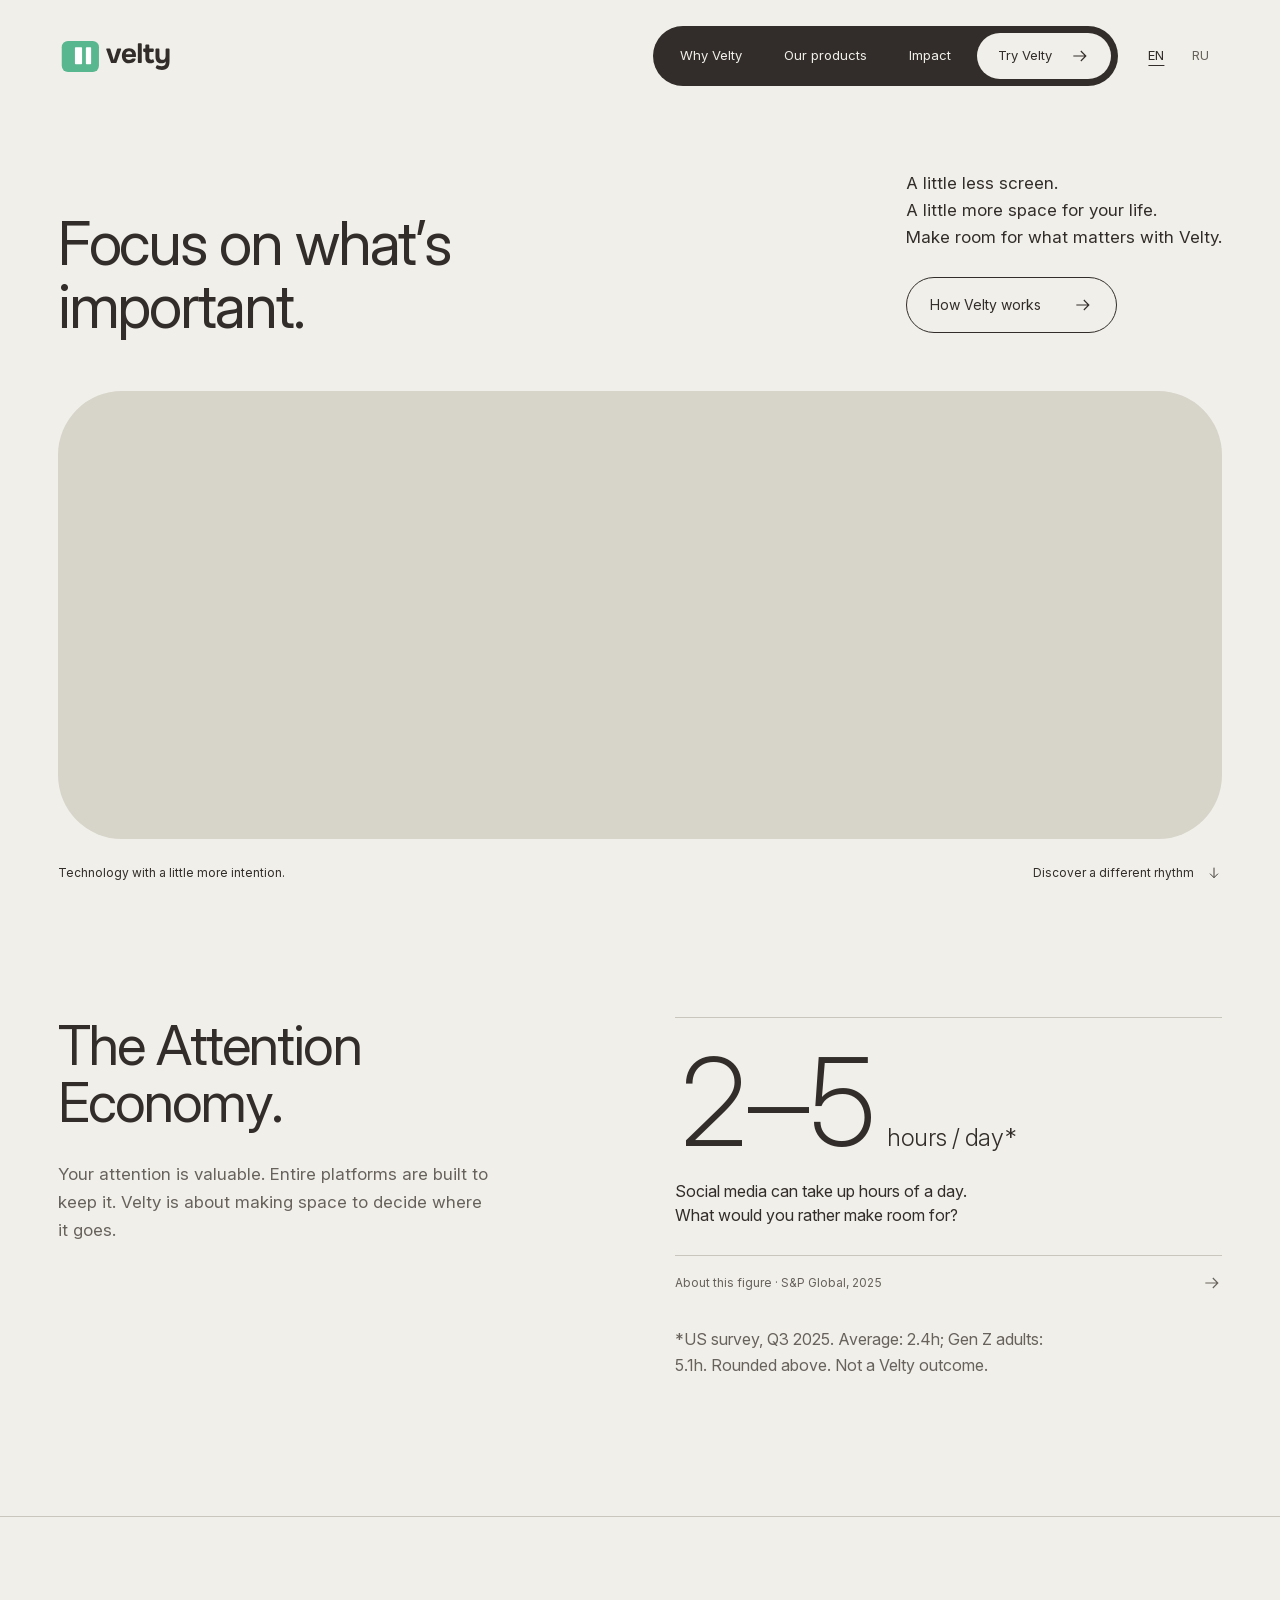
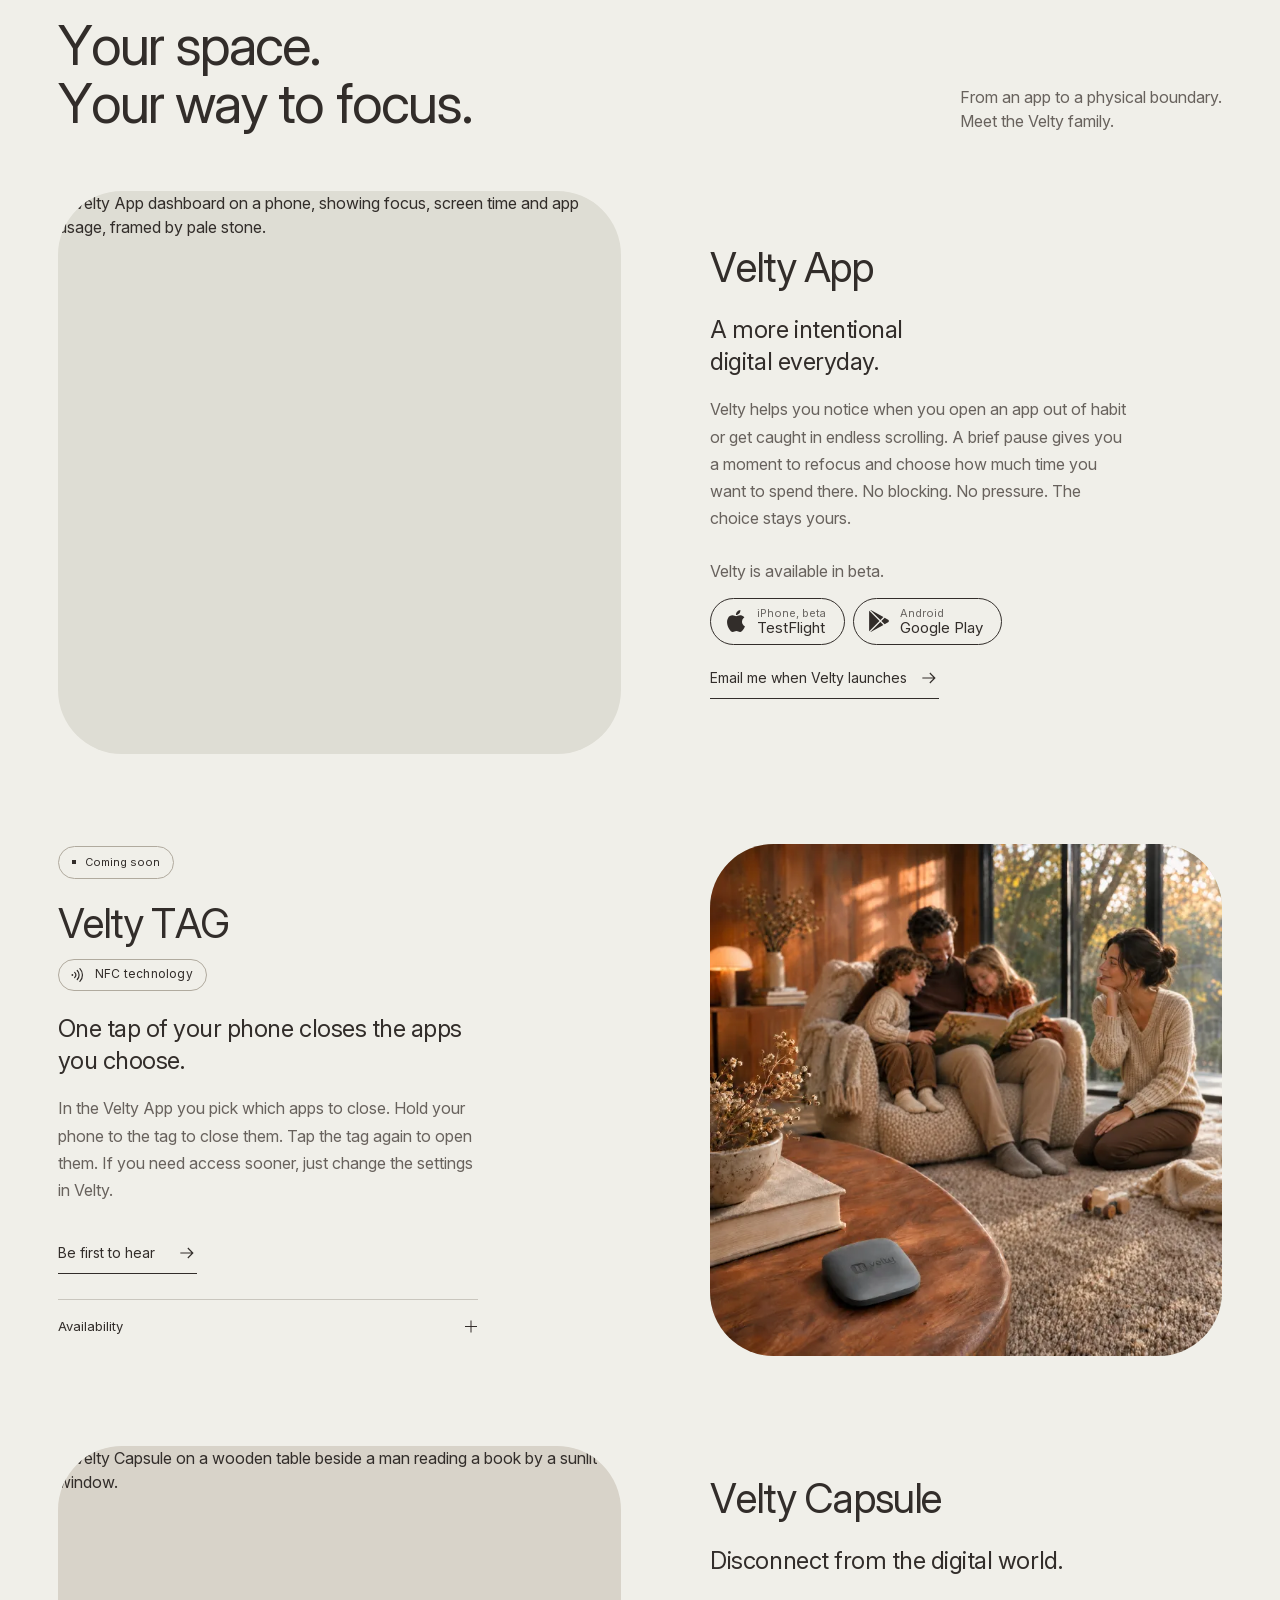
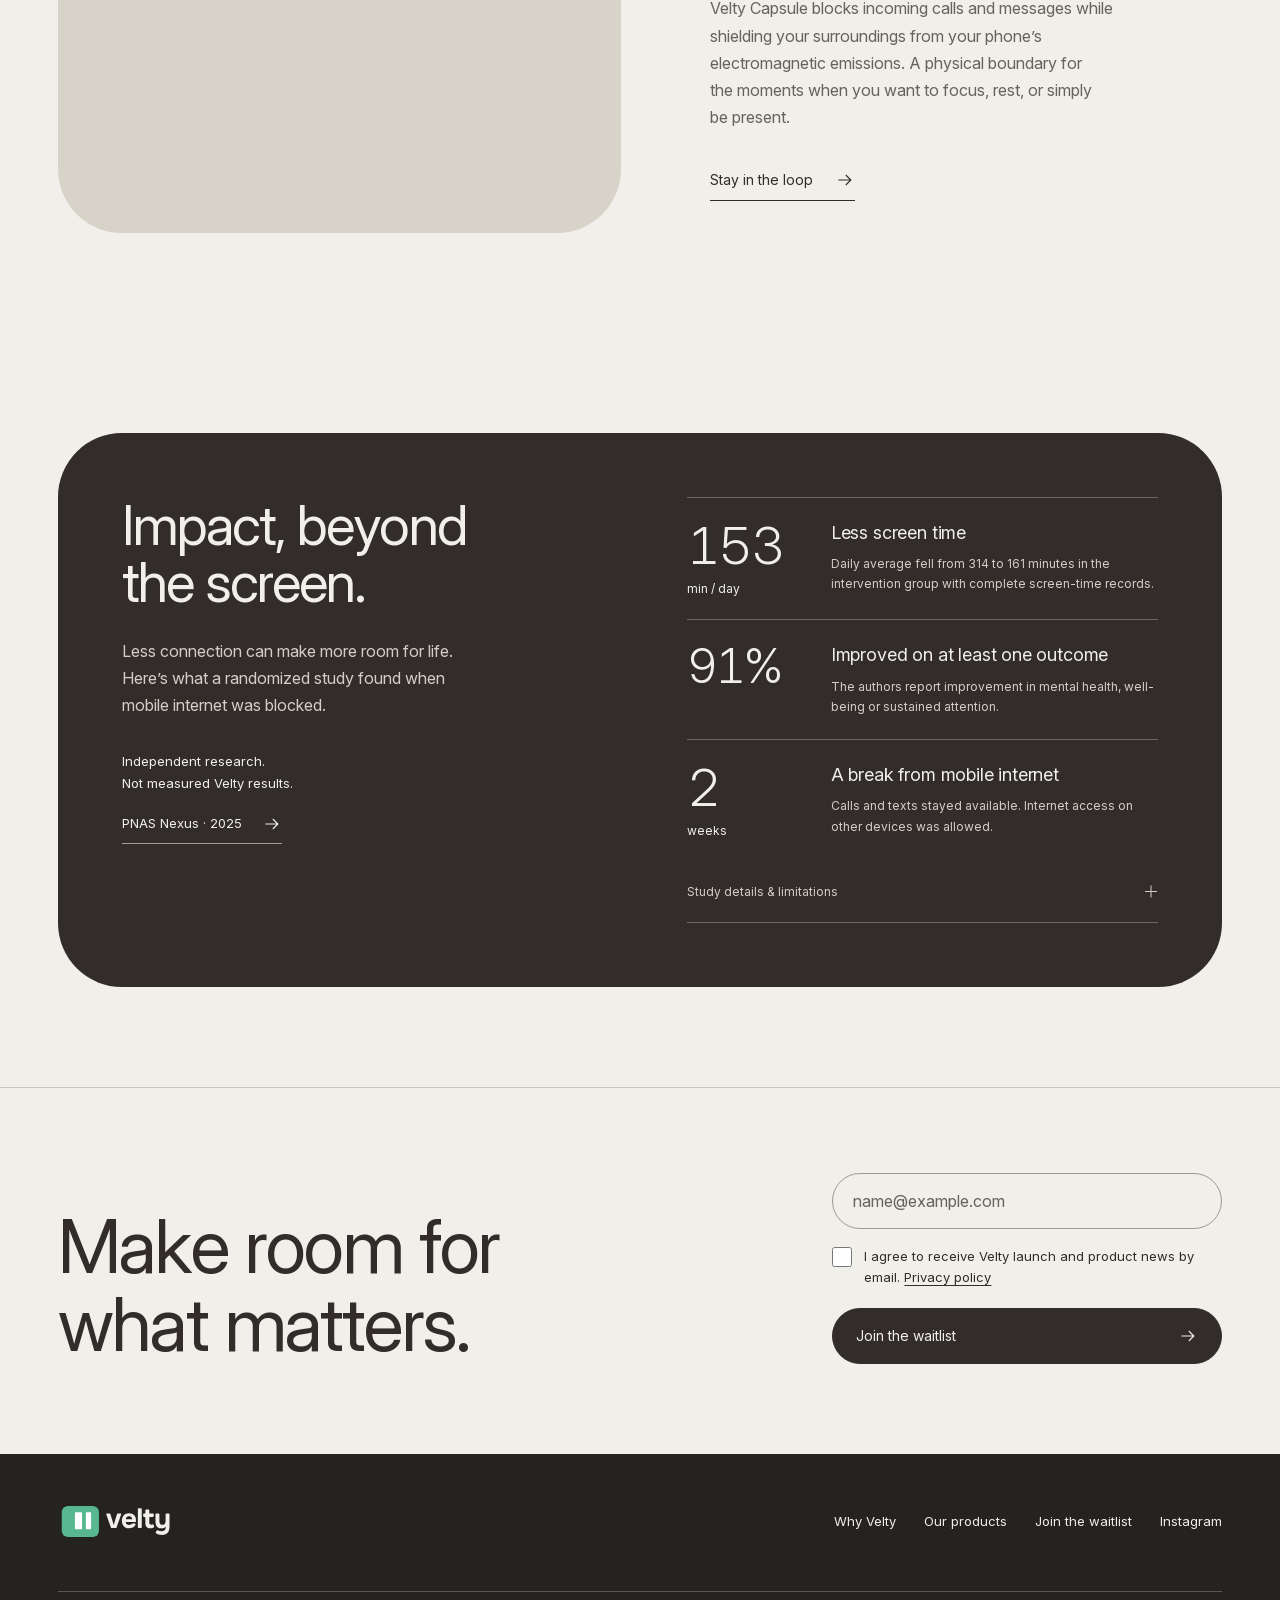
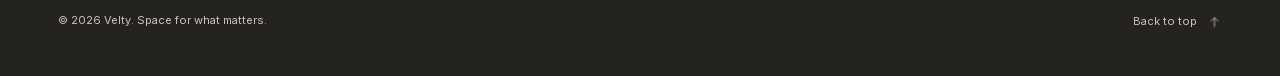
==== commit a11b8f9d: "Карточка приложения: убран блок «Всё Velty в одном приложении» / «One home for Velty» (CEO 22.11) Co" ====
--- a/index.html
+++ b/index.html
@@ -212,7 +212,7 @@
   <a class="btn store-btn" href="https://play.google.com/store/apps/details?id=velty.app"><svg class="store-ico" viewBox="0 0 24 24" aria-hidden="true"><path d="M22.018 13.298l-3.919 2.218-3.515-3.493 3.543-3.521 3.891 2.202a1.49 1.49 0 0 1 0 2.594zM1.337.924a1.486 1.486 0 0 0-.112.568v21.017c0 .217.045.419.124.6l11.155-11.087L1.337.924zm12.207 10.065l3.258-3.238L3.45.195a1.466 1.466 0 0 0-.946-.179l11.04 10.973zm0 2.067l-11 10.933c.298.036.612-.016.906-.183l13.324-7.54-3.23-3.21z"/></svg><span><small>Android</small>Google Play</span></a>
 </div>
 <a class="text-link" href="#waitlist" data-waitlist>Email me when Velty launches<svg class="arrow" aria-hidden="true"><use href="#arrow"/></svg></a></div>
-<details class="product-detail"><summary>One home for Velty<span class="plus" aria-hidden="true"></span></summary><p>Velty TAG is controlled from the Velty App. We’ll announce when the device is available.</p></details></div></article>
+</div></article>
 <article class="product reverse" id="tag"><figure class="product-media product-tag"><img src="assets/velty-tag-v12.webp" srcset="assets/velty-tag-v12-small.webp 720w, assets/velty-tag-v12.webp 1254w" sizes="(max-width:700px) calc(100vw - 44px), (max-width:1440px) 48vw, 640px" width="1254" height="1254" alt="A slate-gray Velty TAG rests on a wooden coffee table. Nearby a father reads a book to his children while their mother sits on the rug." loading="lazy" decoding="async"></figure><div class="product-copy"><span class="status">Coming soon</span><h3 class="tag-title">Velty TAG</h3><p class="nfc-badge"><svg viewBox="0 0 24 24" aria-hidden="true"><path d="M7.5 8.5a5 5 0 0 1 0 7"/><path d="M11 6a8.6 8.6 0 0 1 0 12"/><path d="M14.5 3.5a12.2 12.2 0 0 1 0 17"/><circle cx="4.5" cy="12" r="1.2"/></svg>NFC technology</p><p class="description-title">One tap of your phone closes the apps you choose.</p><p>In the Velty App you pick which apps to close. Hold your phone to the tag to close them. Tap the tag again to open them. If you need access sooner, just change the settings in Velty.</p><a class="text-link" href="#waitlist" data-waitlist>Be first to hear<svg class="arrow" aria-hidden="true"><use href="#arrow"/></svg></a><details class="product-detail"><summary>Availability<span class="plus" aria-hidden="true"></span></summary><p>Velty TAG is coming soon and is not yet on sale. Launch timing, specifications and pricing will be announced.</p></details></div></article>
 <article class="product" id="capsule"><figure class="product-media product-capsule"><img src="assets/velty-capsule.webp" srcset="assets/velty-capsule-small.webp 800w, assets/velty-capsule.webp 1600w" sizes="(max-width:700px) calc(100vw - 44px), (max-width:1440px) 48vw, 640px" width="1600" height="1099" alt="Velty Capsule on a wooden table beside a man reading a book by a sunlit window." loading="lazy" decoding="async"></figure><div class="product-copy"><h3>Velty Capsule</h3><p class="description-title">Disconnect from the digital world.</p><p>Velty Capsule blocks incoming calls and messages while shielding your surroundings from your phone’s electromagnetic emissions. A physical boundary for the moments when you want to focus, rest, or simply be present.</p><a class="text-link" href="#waitlist" data-waitlist>Stay in the loop<svg class="arrow" aria-hidden="true"><use href="#arrow"/></svg></a></div></article>
 </section>
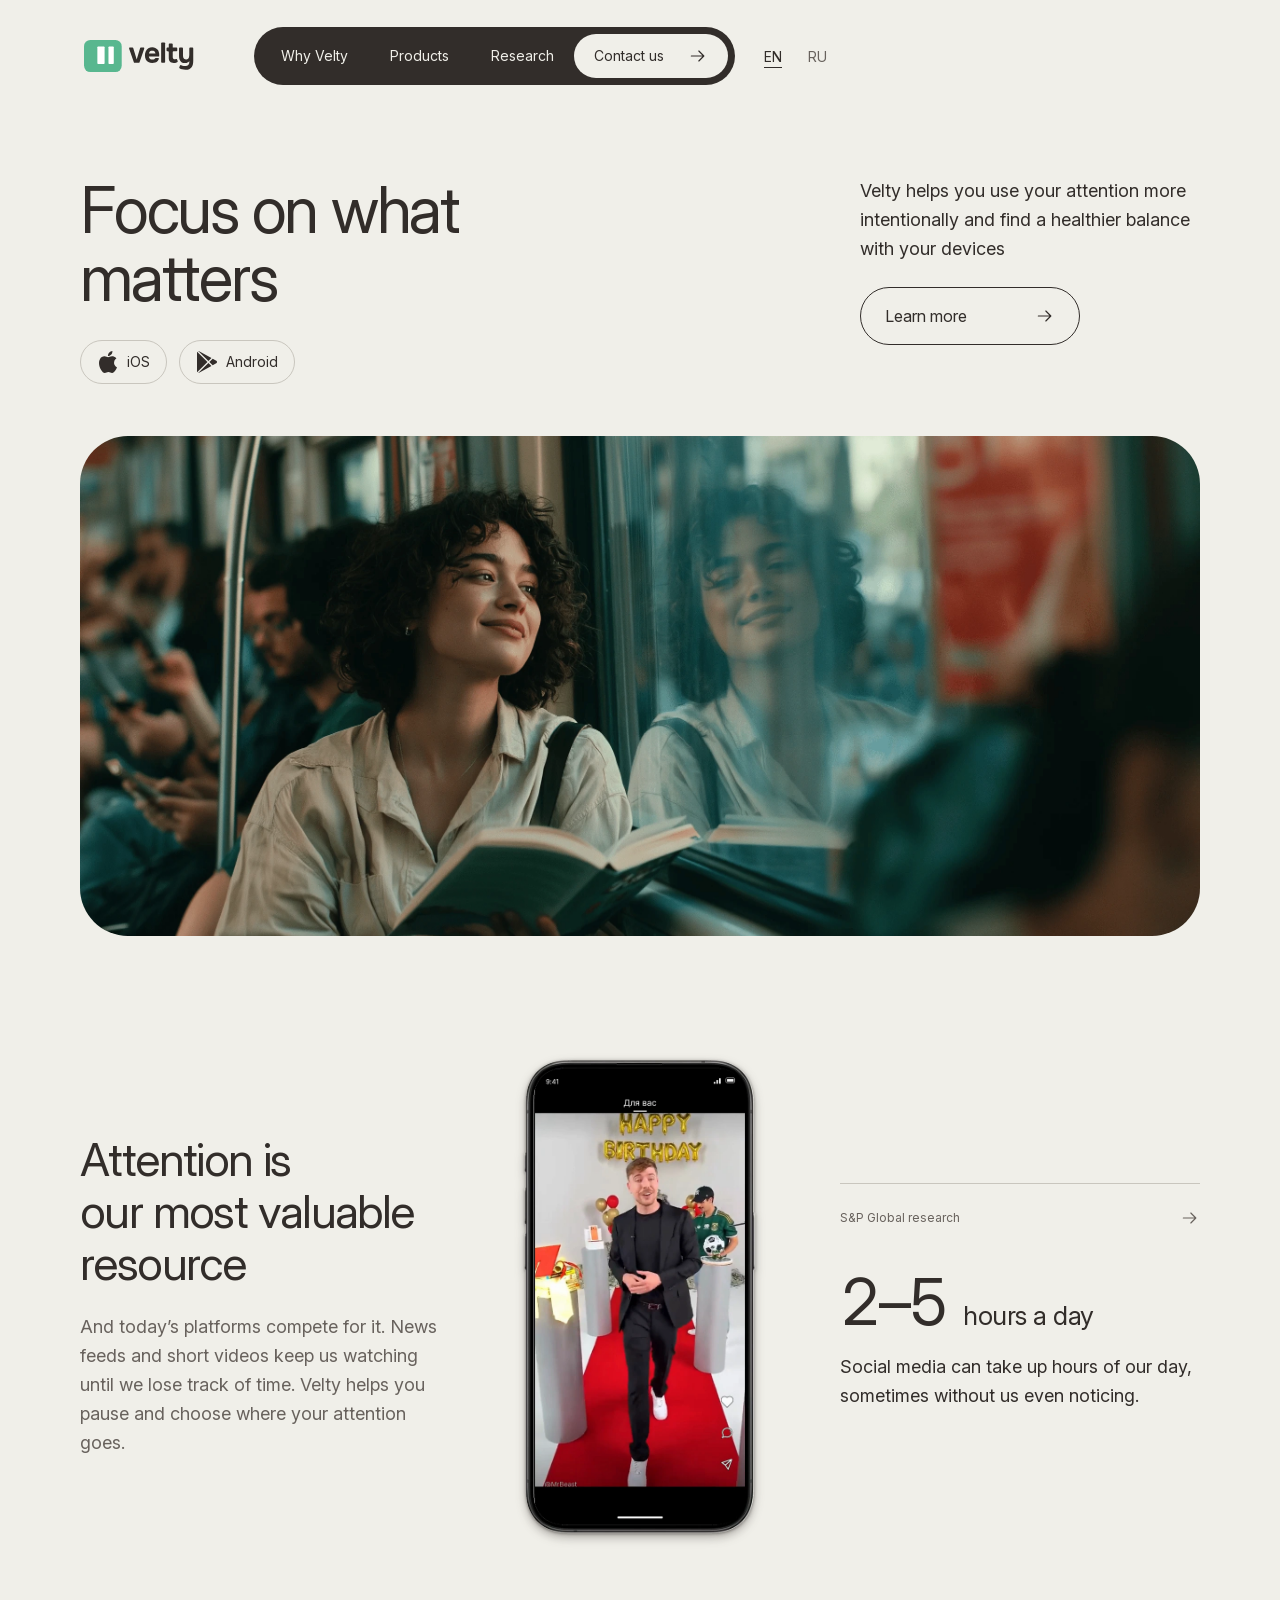
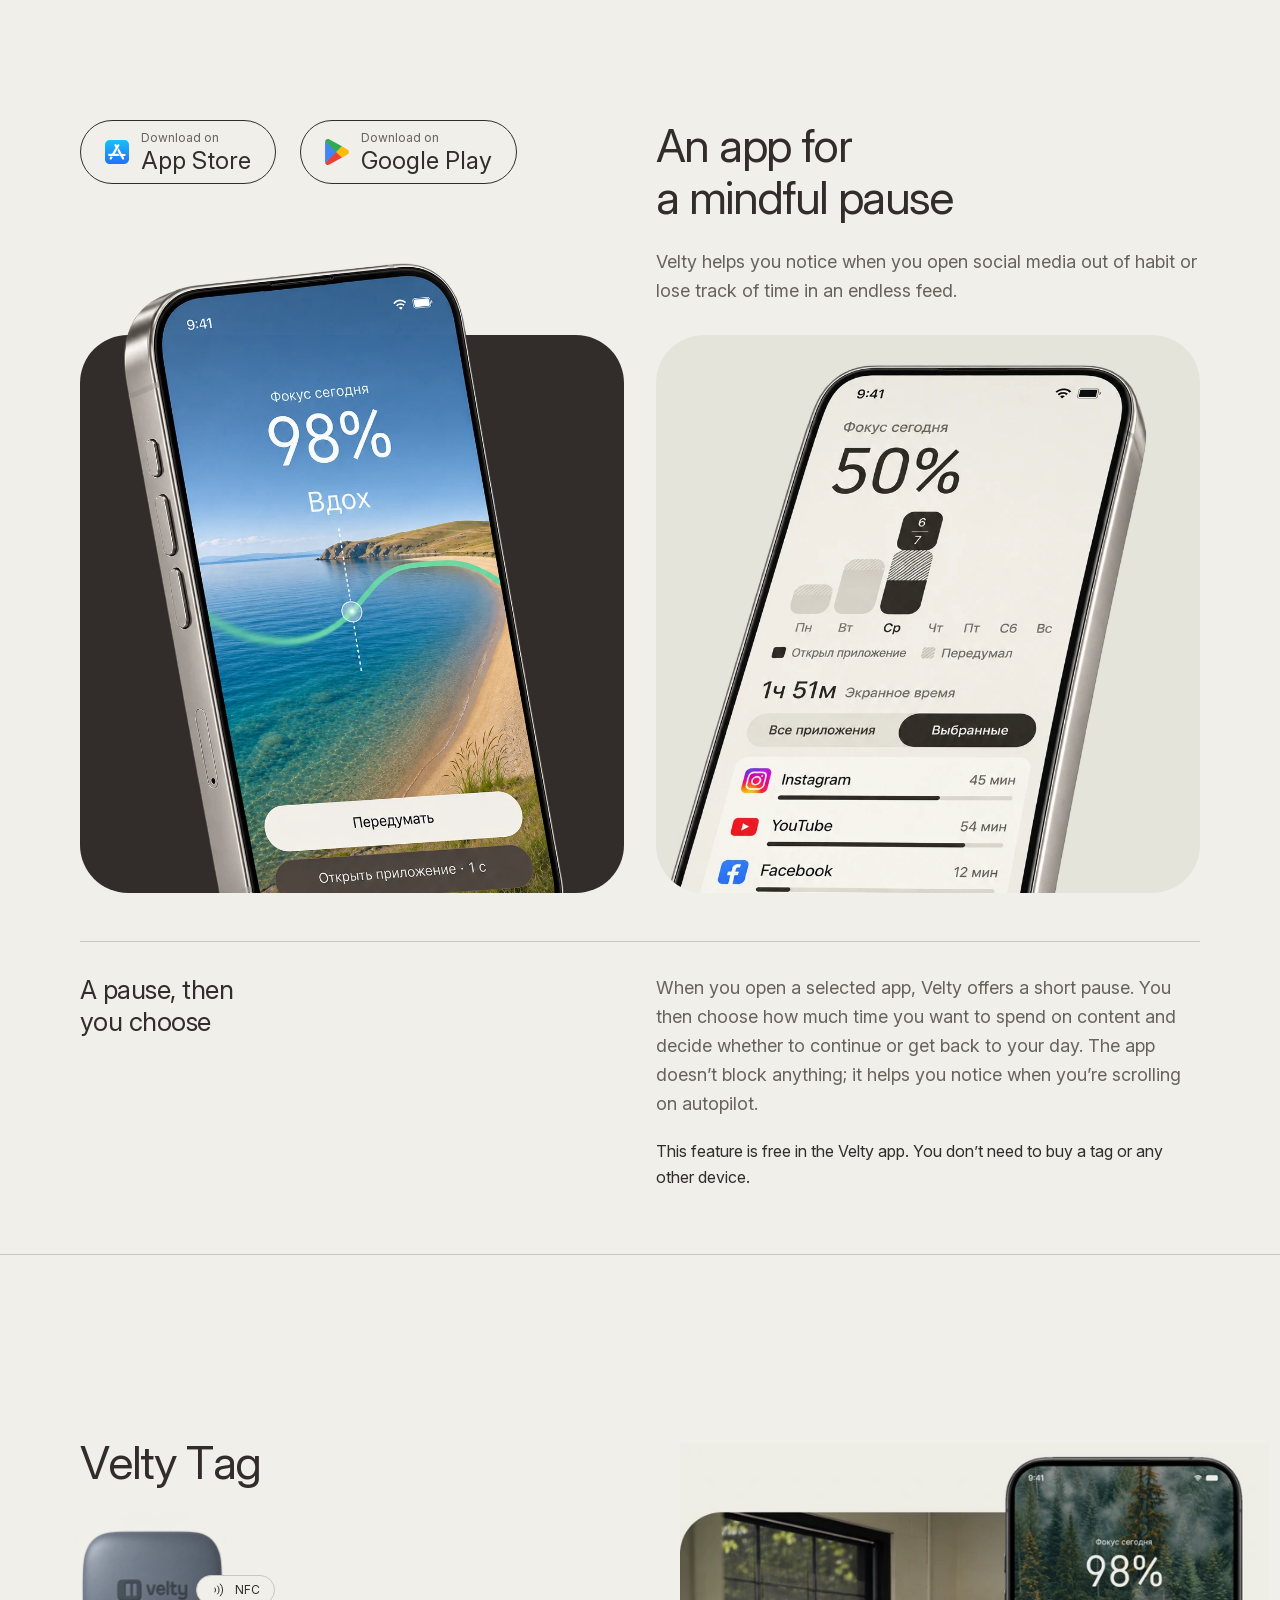
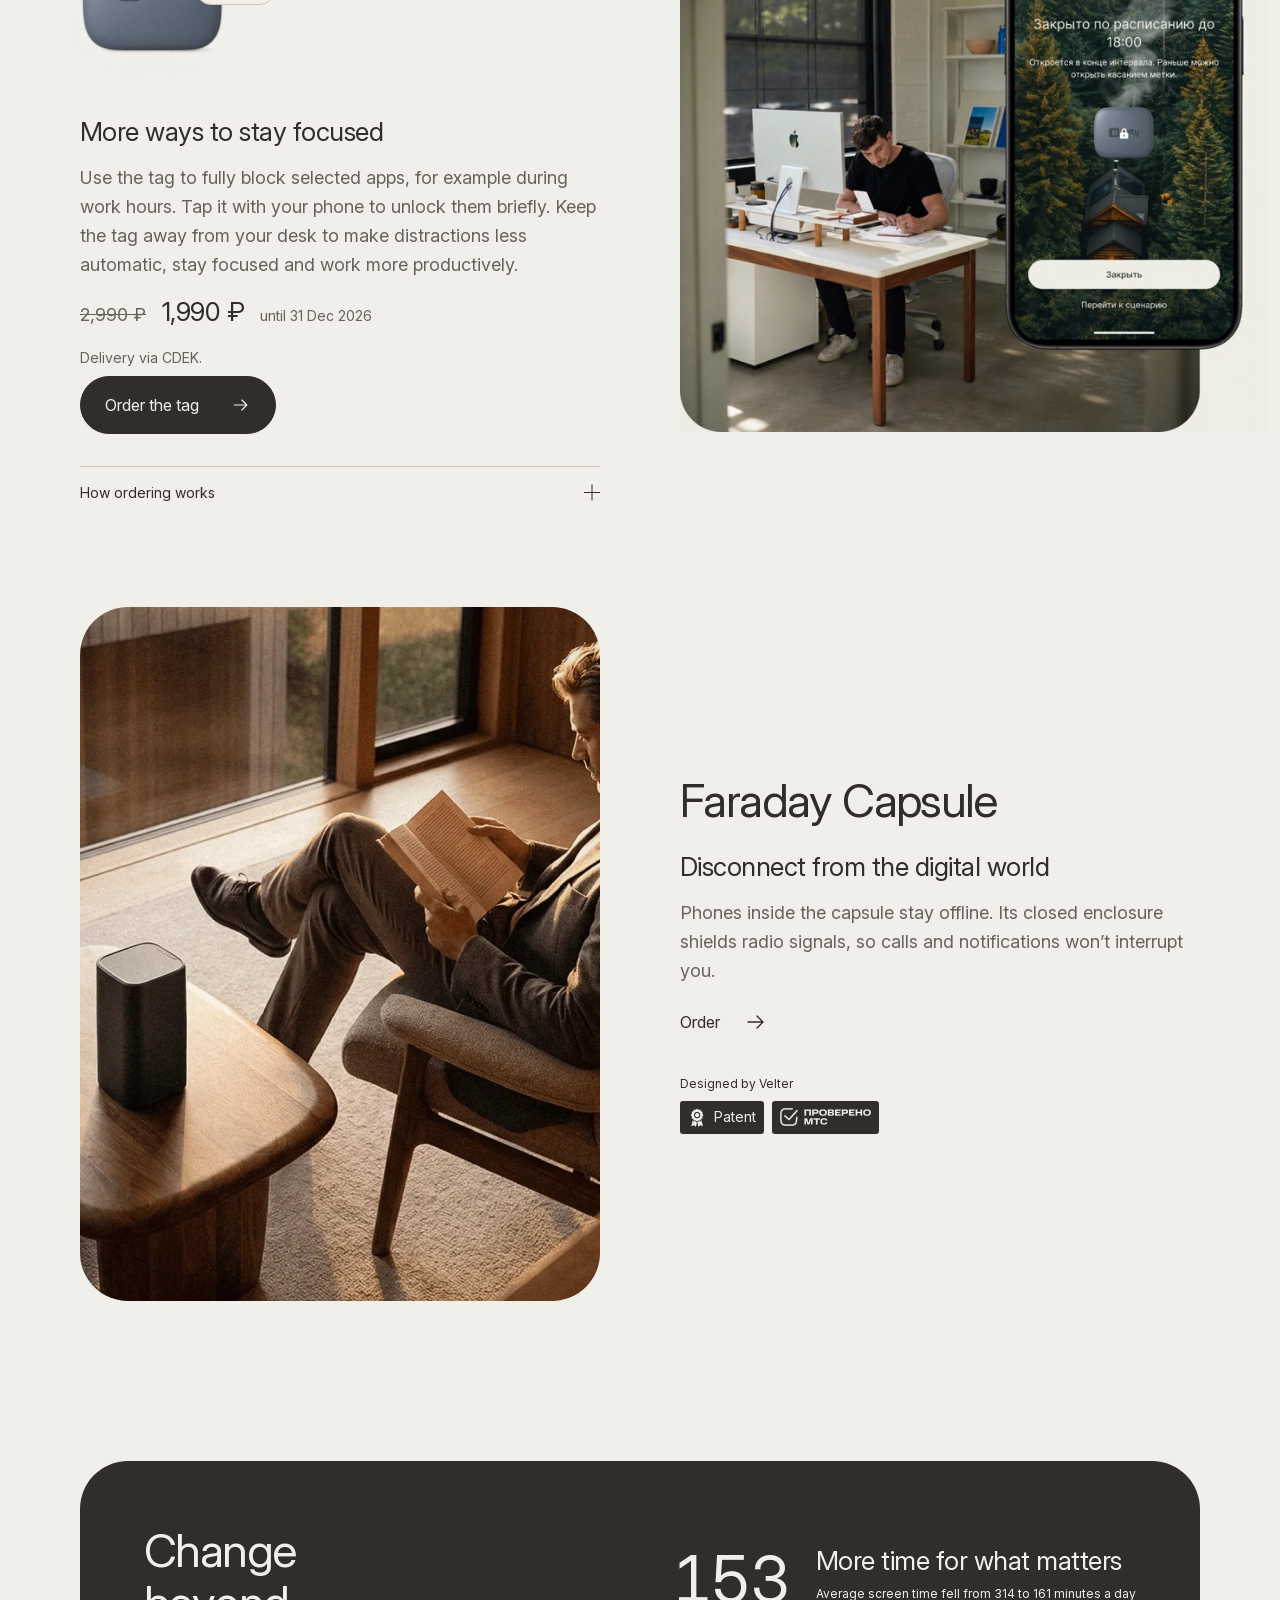
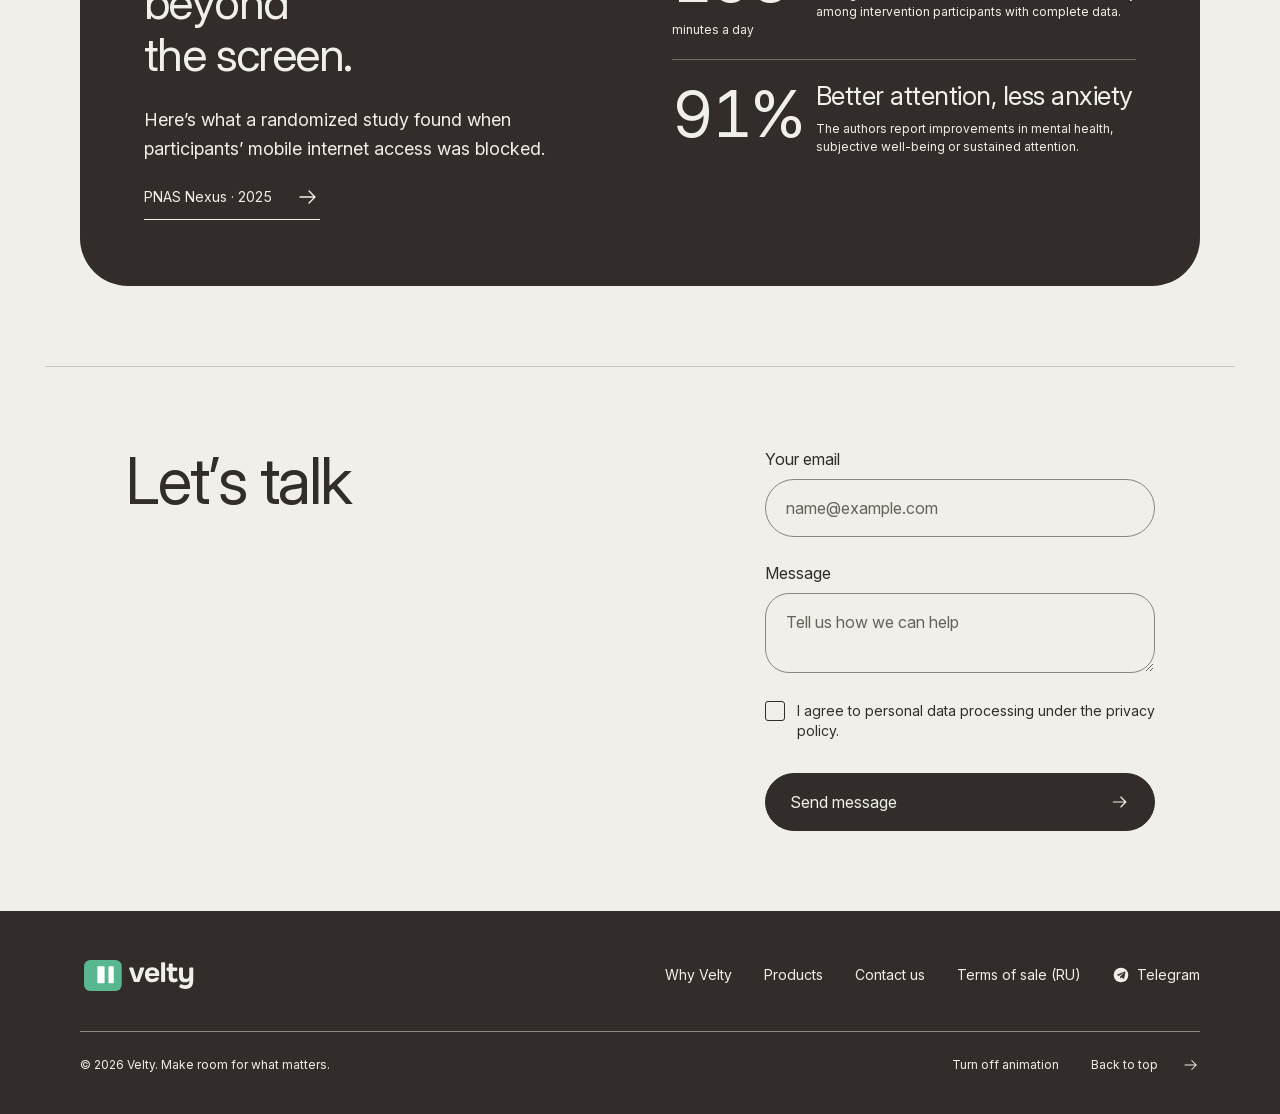
==== commit 62eb1e07: "Publish bilingual Velty landing with preserved motion and working forms" ====
--- a/index.html
+++ b/index.html
@@ -1,504 +1,137 @@
 <!doctype html>
 <html lang="en">
 <head>
-<meta charset="utf-8">
-<meta name="viewport" content="width=device-width, initial-scale=1">
-<meta name="theme-color" content="#f0efe9">
-<meta name="description" content="Make room for what matters. Discover Velty App, Velty TAG and Velty Capsule — a more intentional relationship with your digital world.">
-<title>Velty — Focus on what’s important</title>
-<link rel="icon" type="image/x-icon" sizes="16x16 32x32 48x48" href="/favicon.ico?v=20261111-green">
-<link rel="icon" type="image/png" sizes="32x32" href="/favicon.png?v=20261111-green">
-<link rel="icon" type="image/svg+xml" sizes="any" href="/favicon.svg?v=20261111-green">
-<link rel="apple-touch-icon" sizes="180x180" href="/apple-touch-icon.png?v=20261104">
-<style>
-@font-face{font-family:Inter;src:url('assets/InterVariable.woff2') format('woff2');font-style:normal;font-weight:100 900;font-display:swap}
-:root{--paper:#f0efe9;--ink:#322d2a;--muted:#68625d;--line:#c9c6be;--panel:#e1dfd6;--dark:#242320;--radius:64px;--gutter:clamp(22px,4.5vw,72px);--max:1440px;--ease:cubic-bezier(.16,1,.3,1)}
-*{box-sizing:border-box}html{scroll-behavior:smooth;scroll-padding-top:112px}body{margin:0;background:var(--paper);color:var(--ink);font-family:Inter,'Helvetica Neue',Arial,sans-serif;font-size:16px;line-height:1.5;-webkit-font-smoothing:antialiased}body,button,a{-webkit-tap-highlight-color:transparent}button,a,summary{touch-action:manipulation}button,input{font:inherit}a{color:inherit;text-decoration:none}button{color:inherit}button,summary{cursor:pointer}button:disabled{cursor:default}::selection{background:var(--ink);color:var(--paper)}:focus-visible{outline:2px solid currentColor;outline-offset:6px}::-webkit-scrollbar{width:10px}::-webkit-scrollbar-track{background:var(--paper)}::-webkit-scrollbar-thumb{background:#a6a097;border:3px solid var(--paper);border-radius:10px}h1,h2,h3,p,figure{margin:0}h1,h2,h3{font-weight:400;line-height:1.05;letter-spacing:-.035em;text-wrap:balance}h1{font-size:clamp(54px,6.7vw,96px)}h2{font-size:clamp(40px,4.3vw,64px)}h3{font-size:clamp(32px,3.2vw,48px)}p{text-wrap:pretty}.shell{max-width:var(--max);margin-inline:auto;padding-inline:var(--gutter)}.section{padding-block:100px;scroll-margin-top:20px}.subtle{color:var(--muted)}.small{font-size:13px;line-height:1.6}.arrow{width:20px;height:20px;fill:none;stroke:currentColor;stroke-width:1.35;flex:none}.btn{display:inline-flex;align-items:center;justify-content:center;gap:32px;border:1px solid var(--ink);border-radius:100px;padding:17px 23px;font-size:14px;line-height:1.4;min-height:54px;transition:background .25s,color .25s,gap .4s var(--ease);background:transparent}.btn:hover{background:var(--ink);color:var(--paper);gap:40px}.btn-solid{background:var(--ink);color:var(--paper)}.btn-solid:hover{background:#514940;border-color:#514940}.text-link{display:inline-flex;gap:22px;align-items:center;border-bottom:1px solid var(--ink);padding-block:10px;font-size:14px}.text-link:hover{color:var(--muted)}.skip{position:fixed;z-index:30;left:20px;top:-100px;background:var(--ink);color:var(--paper);padding:15px;border-radius:8px}.skip:focus{top:12px}.site-header{position:sticky;top:0;z-index:20;background:var(--paper)}.header-inner{min-height:112px;display:flex;align-items:center;justify-content:space-between;gap:32px}.wordmark{font-size:39px;line-height:1;font-weight:450;letter-spacing:-.04em;display:inline-block;padding:8px 3px}.nav-shell{display:flex;align-items:center;gap:6px;padding:7px;background:var(--ink);color:var(--paper);border-radius:100px}.nav-links{display:flex;align-items:center;gap:2px}.nav-links a{font-size:13px;padding:12px 20px;border-radius:100px}.nav-links a:hover,.nav-links a[aria-current]{background:#504943}.nav-cta{font-size:13px;padding:13px 21px;border-radius:100px;background:var(--paper);color:var(--ink);display:flex;align-items:center;gap:18px}.nav-cta:hover{background:#ddd9ce}.menu-toggle{display:none;border:0;background:none;color:inherit;min-width:44px;min-height:44px;padding:10px}.menu-lines{display:grid;gap:5px}.menu-lines i{display:block;width:19px;height:1px;background:currentColor}.hero{padding-top:58px}.hero-top{display:grid;grid-template-columns:1.45fr 1fr;gap:40px;align-items:end;margin-bottom:52px}.hero h1{max-width:780px}.hero-side{max-width:340px;justify-self:end;padding-bottom:6px}.hero-side p{font-size:17px;line-height:1.6;margin-bottom:25px}.hero-image{min-height:410px;height:35vw;max-height:530px;background:#d7d5ca;border-radius:var(--radius);display:flex;align-items:center;justify-content:center;position:relative;overflow:hidden}.image-center{display:grid;justify-items:center;gap:18px;color:#575249;text-align:center;padding:30px}.image-symbol{width:48px;height:48px;stroke:currentColor;stroke-width:1;fill:none}.placeholder-title{font-size:15px;font-weight:400;letter-spacing:0}.placeholder-detail{font-size:12px;color:#575249}.image-caption{position:absolute;bottom:30px;left:34px;right:34px;display:flex;justify-content:space-between;gap:20px;font-size:11px;letter-spacing:.06em;text-transform:uppercase;color:#575249}.hero-foot{display:flex;align-items:center;justify-content:space-between;padding-block:24px;font-size:12px}.hero-foot a{display:inline-flex;gap:12px;align-items:center}.hero-foot .arrow{transform:rotate(90deg);width:16px}.attention{padding-top:110px;padding-bottom:110px;display:grid;grid-template-columns:1fr 1fr;gap:70px;align-items:start}.attention h2{max-width:500px}.attention .intro{margin-top:28px;max-width:470px;font-size:17px;line-height:1.65}.stat{border-top:1px solid var(--line);padding-top:23px}.stat-figure{font-size:clamp(82px,9.5vw,138px);line-height:1;letter-spacing:-.04em;font-weight:250;white-space:nowrap;font-variant-numeric:tabular-nums}.stat-figure span{font-size:24px;letter-spacing:-.02em;font-weight:300;margin-left:10px}.stat>p{margin-block:17px 28px;font-size:16px;max-width:380px}.source{border-top:1px solid var(--line);font-size:12px;color:var(--muted)}summary{list-style:none;display:flex;align-items:center;justify-content:space-between;gap:16px;padding-block:17px;min-height:48px}summary::-webkit-details-marker{display:none}.plus{position:relative;width:14px;height:14px;flex:none}.plus:before,.plus:after{content:'';position:absolute;background:currentColor;left:1px;right:1px;top:6px;height:1px}.plus:after{transform:rotate(90deg);transition:transform .25s}details[open] .plus:after{transform:rotate(0)}.source-body{padding:0 20px 20px 0;line-height:1.7}.source-body p+p{margin-top:12px}.source-body a{text-decoration:underline;text-underline-offset:3px}.products{border-top:1px solid var(--line)}.section-heading{display:flex;justify-content:space-between;gap:35px;align-items:end;margin-bottom:58px}.section-heading p{max-width:335px;color:var(--muted)}.product{display:grid;grid-template-columns:1.1fr 1fr;gap:clamp(40px,7vw,110px);align-items:center;scroll-margin-top:140px;margin-top:80px}.product:first-of-type{margin-top:0}.product.reverse .product-media{order:2}.product-media{background:#deddd4;min-height:490px;border-radius:var(--radius);display:flex;align-items:center;justify-content:center;position:relative;overflow:hidden}.product-tag{background:#d6d5cb}.product-capsule{background:#d8d3c9}.product-copy{padding-block:12px;max-width:420px}.product-type{font-size:12px;color:var(--muted);margin-top:14px}.product-copy h3{margin-block:0 25px}.product-copy>p{color:var(--muted);line-height:1.7}.product-copy .text-link{margin-top:28px}.product-copy .status{display:inline-flex;align-items:center;gap:9px;border:1px solid #b0aa9e;border-radius:100px;padding:7px 13px;font-size:11px;margin-bottom:23px}.status:before{content:'';width:4px;height:4px;background:currentColor}.product-copy .description-title{font-size:24px;font-weight:400;color:var(--ink);line-height:1.35;margin-bottom:18px;letter-spacing:-.02em}.product-note{font-size:12px!important;margin-top:22px;max-width:340px}.product-detail{border-top:1px solid var(--line);margin-top:25px;font-size:13px}.product-detail p{padding-bottom:16px;color:var(--muted);line-height:1.7}.product-media .image-caption{bottom:28px;left:30px;right:30px}.impact{background:var(--ink);color:var(--paper);border-radius:var(--radius);padding:64px;display:grid;grid-template-columns:1.05fr 1fr;gap:70px}.impact h2{max-width:440px}.impact .lead{color:#d3cfc5;max-width:370px;margin-top:26px;line-height:1.7}.metric{border-top:1px solid #70685e;padding-block:22px;display:grid;grid-template-columns:120px 1fr;gap:24px}.metric:last-child{border-bottom:1px solid #70685e}.metric h3{font-size:18px;font-weight:400;letter-spacing:-.01em;line-height:1.4}.metric p{font-size:12px;margin-top:9px;color:#d3cfc5;line-height:1.7}.voices{padding-bottom:110px}.voices .section-heading{margin-bottom:40px}.waitlist{padding-top:85px;padding-bottom:90px;border-top:1px solid var(--line);display:grid;grid-template-columns:1.4fr 1fr;gap:70px;align-items:end}.waitlist h2{font-size:clamp(50px,5.8vw,84px);max-width:720px}.waitlist-copy{max-width:330px;justify-self:end}.waitlist-copy>p{line-height:1.7;color:var(--muted);margin-bottom:24px}.waitlist-link{width:100%}.waitlist-status{display:flex;align-items:center;gap:10px;padding:17px 20px;border:1px solid var(--line);border-radius:100px;font-size:13px;min-height:56px}.waitlist-status:before{content:'';width:5px;height:5px;background:var(--ink);flex:none}.waitlist-note{font-size:12px!important;margin:14px 0 0!important}.footer{background:var(--dark);color:var(--paper);padding-block:44px}.footer-top{display:flex;align-items:center;justify-content:space-between;gap:28px}.footer .wordmark{font-size:48px}.footer-links{display:flex;gap:28px;font-size:13px}.footer-links a:hover{text-decoration:underline;text-underline-offset:5px}.footer-bottom{display:flex;justify-content:space-between;gap:24px;margin-top:45px;padding-top:20px;border-top:1px solid #5b574f;color:#cac5bb;font-size:11px}.top-link{display:flex;align-items:center;gap:10px}.top-link .arrow{width:15px;transform:rotate(-90deg)}[hidden]{display:none!important}
-@media(min-width:1600px){.hero-image{height:470px}}
-@media(max-width:1000px){.nav-links a{padding-inline:14px}.hero{padding-top:35px}.hero-top{grid-template-columns:1.35fr 1fr;gap:30px}.hero-side p{font-size:15px}.hero-image{min-height:350px}.attention{gap:40px}.product{gap:45px}.product-media{min-height:410px}.impact{padding:45px;gap:40px}.waitlist{gap:40px}.section{padding-block:80px}}
-@media(max-width:700px){:root{--radius:36px}.header-inner{min-height:86px;gap:20px}.wordmark{font-size:34px}.nav-shell{gap:4px;padding:5px}.nav-cta{font-size:12px;padding:11px 15px;gap:12px}.nav-cta .arrow{width:16px}.menu-toggle{display:block}.nav-links{display:none;position:absolute;top:78px;left:var(--gutter);right:var(--gutter);background:var(--ink);border-radius:25px;padding:12px;flex-direction:column;align-items:stretch}.nav-shell.is-open .nav-links{display:flex}.nav-links a{padding:15px 18px;font-size:15px}.hero{padding-top:38px}.hero-top{grid-template-columns:1fr;gap:28px;margin-bottom:36px}.hero-side{justify-self:start;max-width:360px;padding:0}.hero-side p{font-size:16px;margin-bottom:21px}.hero-image{height:365px;min-height:0}.image-caption{bottom:24px;left:24px;right:24px;flex-wrap:wrap;gap:8px;font-size:11px}.hero-foot{font-size:11px;gap:20px;padding-block:20px}.hero-foot>span{max-width:190px}.attention{grid-template-columns:1fr;padding-block:75px;gap:36px}.attention .intro{font-size:16px;margin-top:22px}.stat-figure{font-size:100px}.stat-figure span{font-size:22px}.stat>p{font-size:15px;margin-bottom:22px}.section{padding-block:70px}.section-heading{display:block;margin-bottom:38px}.section-heading p{margin-top:22px}.product{grid-template-columns:1fr;gap:30px;margin-top:65px;scroll-margin-top:105px}.product.reverse .product-media{order:0}.product-media{min-height:370px}.product-copy{padding:0;max-width:none}.product-copy h3{font-size:40px;margin-bottom:20px}.product-copy .description-title{font-size:23px}.product-copy .text-link{margin-top:20px}.product-copy .status{margin-bottom:20px}.impact{padding:34px 27px;grid-template-columns:1fr;gap:38px}.impact h2{font-size:40px}.impact .lead{margin-top:22px}.metric{grid-template-columns:96px 1fr;gap:18px}.voices{padding-bottom:70px}.waitlist{grid-template-columns:1fr;padding-block:70px;gap:32px}.waitlist h2{font-size:54px}.waitlist-copy{justify-self:start;max-width:420px;width:100%}.waitlist-status,.waitlist-link{width:fit-content}.footer{padding-block:35px}.footer-top{align-items:flex-start}.footer-links{gap:12px;flex-direction:column}.footer-bottom{margin-top:32px;font-size:11px;gap:18px}.footer-bottom>span{max-width:230px}}
-@media(max-width:360px){.nav-cta{padding-inline:12px;gap:8px}.nav-cta .arrow{display:none}h1{font-size:50px}.hero-image{height:310px}.product-media{min-height:310px}.stat-figure{font-size:86px}.stat-figure span{display:block;margin:8px 0 0;font-size:20px}.impact{padding-inline:23px}.waitlist h2{font-size:48px}}
-@media(prefers-reduced-motion:reduce){html{scroll-behavior:auto}*,*:before,*:after{transition:none!important;animation:none!important}}
+  <meta charset="utf-8">
+  <meta name="viewport" content="width=device-width,initial-scale=1">
+  <meta name="theme-color" content="#f0efe9">
+  <meta name="description" content="Velty helps you use your attention more intentionally and find a healthier balance with your devices.">
+  <title>Velty — Focus on what matters</title>
+  <link rel="icon" type="image/svg+xml" href="/favicon.svg?v=20261127">
+  <link rel="preload" href="/assets/InterVariable.woff2" as="font" type="font/woff2" crossorigin>
+  <link rel="stylesheet" href="/assets/site-20261127/site.css">
+  <link rel="stylesheet" href="/assets/site-20261127/motion.css">
+  <script src="/assets/site-20261127/site.js" defer></script>
+  <script src="/assets/site-20261127/motion.js" defer></script>
+<link rel="canonical" href="https://velty.me/"><link rel="alternate" hreflang="en" href="https://velty.me/"><link rel="alternate" hreflang="ru" href="https://velty.me/ru/"><link rel="alternate" hreflang="x-default" href="https://velty.me/"><script id="language-routing">(()=>{const explicit=new URLSearchParams(location.search).get('lang');let saved;try{saved=localStorage.getItem('velty.language');if(explicit==='ru'||explicit==='en')localStorage.setItem('velty.language',explicit);}catch{}const preferred=explicit||saved||((navigator.languages?.[0]||navigator.language||'en').toLowerCase().startsWith('ru')?'ru':'en');if(document.documentElement.lang==='en'&&preferred==='ru'){location.replace('/ru/'+location.search+location.hash);}})();</script></head>
+<body id="top">
+<a class="skip-link" href="#main">Skip to content</a>
+<svg class="svg-defs" aria-hidden="true"><defs>
+  <symbol id="arrow" viewbox="0 0 24 24"><path d="M4 12h15m-6-6 6 6-6 6" fill="none" stroke="currentColor" stroke-width="1.4" stroke-linecap="round" stroke-linejoin="round"></path></symbol>
+  <symbol id="check" viewbox="0 0 24 24"><path d="m5 12 4 4L19 6" fill="none" stroke="currentColor" stroke-width="1.7" stroke-linecap="round" stroke-linejoin="round"></path></symbol>
+  <symbol id="telegram" viewbox="0 0 24 24"><circle cx="12" cy="12" r="11" fill="currentColor"></circle><path d="m5.7 11.5 12.2-4.7c.6-.2.9.2.7.9l-2 9.6c-.1.6-.6.7-1 .4l-3-2.3-1.5 1.5c-.2.2-.4.3-.6.3l.2-3.1 5.7-5.1c.2-.2 0-.3-.2-.2l-7 4.4-3-1c-.6-.2-.6-.5 0-.7Z" fill="var(--ink)"></path></symbol>
+</defs></svg>
 
-/* Research outcomes and clearly labeled testimonial reservations. */
-.metric-value{font-size:52px;font-weight:300;letter-spacing:-.035em;line-height:1;font-variant-numeric:tabular-nums}
-.metric-percent{font-size:48px}.metric-value>span{display:block;font-size:12px;font-weight:400;line-height:1.4;letter-spacing:0;margin-top:9px}
-.evidence-context{font-size:13px;line-height:1.7;color:var(--paper);margin-top:30px}
-.research-link{display:inline-flex;align-items:center;gap:20px;margin-top:20px;padding-bottom:9px;border-bottom:1px solid #a59c90;font-size:13px}
-.research-link:hover{color:#d3cfc5}
-.research-method{border-bottom:1px solid #70685e;color:#d3cfc5;font-size:12px;line-height:1.7}
-.research-method summary{padding-block:20px;min-height:56px}
-.research-method>div{padding-bottom:22px}
-.testimonials-grid{display:grid;grid-template-columns:repeat(3,minmax(0,1fr));gap:20px}
-.testimonial-card{border:1px solid var(--line);border-radius:16px;padding:28px;min-width:0}
-.testimonial-tag{font-size:11px;color:var(--muted)}
-.testimonial-prompt{font-size:clamp(20px,1.7vw,26px);font-weight:300;line-height:1.3;letter-spacing:-.02em;margin-top:26px;color:var(--muted)}
-.review-lines{display:grid;gap:9px;margin-top:24px;max-width:235px}
-.review-lines span{display:block;height:4px;background:var(--line);border-radius:2px}
-.review-lines span:nth-child(2){width:92%}.review-lines span:last-child{width:65%}
-.review-author{display:flex;align-items:center;gap:12px;border-top:1px solid var(--line);padding-top:24px;margin-top:34px}
-.avatar-placeholder{width:36px;height:36px;flex:none;border:1px dashed #918a7e;border-radius:50%}
-.review-author p{font-size:13px;color:var(--muted)}.review-author div>span{font-size:11px;color:var(--muted)}
-@media(max-width:1000px) and (min-width:701px){.testimonials-grid{gap:12px}.testimonial-card{padding:20px}.impact{grid-template-columns:1fr 1.2fr}.metric{grid-template-columns:96px 1fr;gap:16px}}
-@media(max-width:700px){.testimonials-grid{grid-template-columns:1fr;gap:16px}.testimonial-card{padding:26px}.testimonial-prompt{font-size:26px}.metric-value{font-size:46px}.metric h3{font-size:17px}.evidence-context{margin-top:24px}}
-@media(max-width:360px){.metric{grid-template-columns:74px 1fr;gap:12px}.metric-value{font-size:38px}.metric-percent{font-size:34px}.metric-value>span{font-size:11px}.metric h3{font-size:16px}.metric p{font-size:12px}}
-/* User-supplied hero photograph: crop in CSS so the source stays intact. */
-.hero-image>img{display:block;width:100%;height:100%;object-fit:cover;object-position:50% 55%;min-width:0}
-@media(max-width:700px){.hero-image>img{object-position:38% 50%}}
-.hero-video{position:absolute;inset:0;width:100%;height:100%;object-fit:cover;object-position:50% 55%}
-.hero-video-control{position:absolute;right:24px;bottom:24px;z-index:2;display:grid;place-items:center;width:44px;height:44px;padding:0;border:1px solid var(--paper);border-radius:50%;background:var(--ink);color:var(--paper)}
-.hero-video-control:hover{background:#514940}.hero-video-control svg{width:20px;height:20px;fill:none;stroke:currentColor;stroke-width:1.5}.hero-video-control .hero-video-play{fill:currentColor;stroke:none}
-@media(max-width:700px){.hero-video{object-position:38% 50%}.hero-video-control{right:18px;bottom:18px}}
-/* Supplied app image retains its complete square composition. */
-.product-media.product-app{min-height:0;aspect-ratio:1}
-.product-app>img{position:absolute;inset:0;display:block;width:100%;height:100%;object-fit:contain}
-/* Preserve both the Capsule on the table and the reading scene. */
-.product-media.product-capsule{min-height:0;aspect-ratio:1600/1099}
-.product-capsule>img{position:absolute;inset:0;display:block;width:100%;height:100%;object-fit:contain}
-/* Keep the TAG visible on the tabletop in the complete square scene. */
-.product-media.product-tag{min-height:0;aspect-ratio:1}
-.product-tag>img{position:absolute;inset:0;display:block;width:100%;height:100%;object-fit:contain}
-</style>
-<style>
-/* Local bilingual preview: keep the language control visible on small screens. */
-.header-actions{display:flex;align-items:center;gap:16px;min-width:0}
-.language-switch{display:flex;align-items:center;flex:none;gap:0}
-.language-switch a{display:grid;place-items:center;min-width:44px;min-height:44px;font-size:13px;color:var(--muted);border-radius:100px}
-.language-switch a:hover{background:var(--line);color:var(--ink)}
-.language-switch a[aria-current="page"]{color:var(--ink);text-decoration:underline;text-underline-offset:5px}
-.cta-mobile{display:none}
-html[lang="ru"] .hero h1{font-size:clamp(46px,6.7vw,96px)}
-html[lang="ru"] .stat-figure span{white-space:normal}
-@media(max-width:1000px){
-  .header-actions{gap:10px}
-  .nav-links{display:none;position:absolute;top:calc(100% - 8px);left:var(--gutter);right:var(--gutter);background:var(--ink);border-radius:25px;padding:12px;flex-direction:column;align-items:stretch}
-  .nav-shell.is-open .nav-links{display:flex}
-  .nav-links a{padding:15px 18px;font-size:15px}
-  .menu-toggle{display:block}
-}
-@media(max-width:700px){
-  .header-inner{gap:12px}.header-actions{gap:8px}
-  .language-switch a[aria-current="page"]{display:none}
-  .cta-desktop{display:none}.cta-mobile{display:inline}
-  .nav-cta{padding-inline:12px;gap:8px;min-height:44px}
-  html[lang="ru"] .hero h1{font-size:clamp(40px,10.5vw,64px)}
-  html[lang="ru"] .waitlist h2{font-size:clamp(40px,10.5vw,54px)}
-  html[lang="ru"] .hero-foot{align-items:flex-start}
-  html[lang="ru"] .hero-foot>*{min-width:0;flex:1}
-  html[lang="ru"] .stat-figure span{font-size:20px}
-}
-@media(max-width:360px){.header-inner{gap:8px}.header-actions{gap:4px}.wordmark{font-size:28px}.nav-cta{padding-inline:10px}}
-</style>
-<link rel="alternate" hreflang="en" href="./">
-<link rel="alternate" hreflang="ru" href="ru/">
-<script id="language-routing">
-// A direct RU URL and manual selection take priority over browser detection.
-(() => {
-  const supported = value => value === 'en' || value === 'ru';
-  const requested = new URLSearchParams(location.search).get('lang');
-  let saved = null;
-  try { saved = localStorage.getItem('velty.language'); } catch {}
-  const explicit = supported(requested) ? requested : null;
-  const browserLanguage = (navigator.languages?.[0] || navigator.language || 'en').toLowerCase();
-  const detected = browserLanguage.split('-')[0] === 'ru' ? 'ru' : 'en';
-  const current = document.documentElement.lang;
-  const target = explicit || (current === 'ru' ? 'ru' : (supported(saved) ? saved : detected));
-  if (explicit) { try { localStorage.setItem('velty.language', explicit); } catch {} }
-  if (target !== current) {
-    const alternate = document.querySelector('link[rel="alternate"][hreflang="' + target + '"]');
-    if (alternate) {
-      const destination = new URL(alternate.href);
-      destination.search = location.search;
-      destination.hash = location.hash;
-      location.replace(destination.href);
-    }
-  }
-})();
-</script>
-<style>
-.product-copy .tag-title{margin-bottom:14px}
-.product-copy .nfc-badge{display:inline-flex;align-items:center;gap:8px;margin:0 0 22px;padding:6px 13px 6px 10px;border:1px solid #b0aa9e;border-radius:100px;font-size:12px;letter-spacing:.02em;color:var(--ink);line-height:1.2}
-.nfc-badge svg{width:18px;height:18px;fill:none;stroke:currentColor;stroke-width:1.6;stroke-linecap:round}
-.nfc-badge svg circle{fill:currentColor;stroke:none}
-.waitlist-copy{max-width:390px;width:100%}
-.signup-form{display:grid;gap:12px;position:relative}
-.signup-label{position:absolute;width:1px;height:1px;padding:0;margin:-1px;overflow:hidden;clip-path:inset(50%);white-space:nowrap;border:0}
-.signup-form input[type="email"]{width:100%;min-width:0;min-height:56px;padding:15px 20px;background:transparent;border:1px solid #9e978c;border-radius:100px;color:var(--ink);font-size:16px;caret-color:var(--ink)}
-.signup-form input[type="email"]::placeholder{color:var(--muted);opacity:1}
-.signup-consent{display:flex;align-items:flex-start;gap:12px;font-size:13px;line-height:1.6;margin-block:5px 8px;cursor:pointer}
-.signup-consent input{width:20px;height:20px;flex:none;margin:1px 0 0;accent-color:var(--ink)}
-.signup-consent a{text-decoration:underline;text-underline-offset:3px}
-.signup-submit{width:100%;justify-content:space-between}
-.signup-submit:disabled{opacity:.65;cursor:wait}
-.signup-message{font-size:14px;line-height:1.65;color:var(--ink)}
-.signup-message[data-state]{margin-top:16px}
-.signup-message[data-state="success"]{display:flex;align-items:flex-start;gap:16px;padding:24px;border:1px solid var(--line);border-radius:24px}
-.signup-check{width:40px;height:40px;flex:none;color:var(--paper);background:var(--ink);border-radius:50%;padding:10px}
-.signup-success-title{font-size:22px;line-height:1.25;font-weight:400;letter-spacing:-.02em;margin:0 0 8px}
-.signup-message[data-state="error"]{color:#8c3526}
-.signup-form [aria-invalid="true"]{outline:2px solid #8c3526;outline-offset:3px}
-.signup-trap{position:absolute;width:1px;height:1px;overflow:hidden;clip-path:inset(50%);white-space:nowrap}
-</style>
-<style>
-.wordmark{width:142px;min-width:70px;flex-shrink:1;vertical-align:middle}
-.brand-logo{display:block;width:81%;aspect-ratio:140 / 40;background:url('assets/velty-logo-green.svg') center / contain no-repeat}
-.footer .brand-logo{background-image:url('assets/velty-logo-green-footer.svg')}
-.header-actions{flex-shrink:0}
-.footer .wordmark{width:142px;min-width:0;flex-shrink:0}
-@media(max-width:700px){.wordmark{width:118px}.footer .wordmark{width:118px}}
-@media(max-width:360px){.site-header .wordmark{width:96px}}
-</style>
+<header class="site-header">
+  <div class="shell header-inner">
+    <a class="brand" href="#top" aria-label="Velty — home"><img src="/assets/velty-logo-green.svg" width="110" height="32" alt="Velty"></a>
+    <div class="header-actions">
+      <nav class="nav-pill" aria-label="Main navigation">
+        <div class="nav-links" id="nav-links"><a href="#attention">Why Velty</a><a href="#app">Products</a><a href="#impact">Research</a></div>
+        <a class="nav-contact" href="#contact" aria-label="Contact us"><span class="contact-label-full">Contact us</span><span class="contact-label-short">Contact</span> <svg class="arrow" aria-hidden="true"><use href="#arrow"></use></svg></a>
+        <button class="menu-toggle" type="button" aria-label="Open menu" aria-expanded="false" aria-controls="nav-links"><span></span><span></span></button>
+      </nav>
+      <nav class="languages" aria-label="Language"><a href="/?lang=en" lang="en" hreflang="en" aria-current="page">EN</a><a href="/ru/?lang=ru" lang="ru" hreflang="ru">RU</a></nav>
+    </div>
+  </div>
+</header>
 
-<style id="desktop-hero-heading">
-/* Desktop hero scale; retain mobile and tablet typography. */
-@media(min-width:1001px){html[lang] .hero h1{font-size:clamp(48px,4.7vw,68px)}}
-</style>
-<style id="velty-motion-styles">
-/* Focus emerges from haze; supporting content stays quiet. */
-.motion-word{display:inline-block;white-space:nowrap}
-.motion-char{display:inline-block}
-.motion-ready [data-motion-state="pending"]{opacity:0}
-@media(prefers-reduced-motion:no-preference){
-  .motion-ready [data-motion="letters"][data-motion-state="running"] .motion-char{
-    animation:velty-letter-in var(--motion-duration,520ms) ease-out both;
-    animation-delay:var(--letter-delay,0ms)
-  }
-  .motion-ready [data-motion="rise"][data-motion-state="running"]{
-    animation:velty-content-in 360ms ease-out both;animation-delay:var(--reveal-delay,0ms)
-  }
-  .motion-ready [data-motion="fade"][data-motion-state="running"]{
-    animation:velty-opacity-in 520ms ease-out both;animation-delay:var(--reveal-delay,0ms)
-  }
-}
-@keyframes velty-letter-in{from{opacity:0;filter:blur(6px);transform:translateY(6px)}to{opacity:1;filter:blur(0);transform:translateY(0)}}
-@keyframes velty-content-in{from{opacity:0;transform:translateY(8px)}to{opacity:1;transform:translateY(0)}}
-@keyframes velty-opacity-in{from{opacity:0}to{opacity:1}}
-@media(prefers-reduced-motion:reduce){
-  .motion-ready [data-motion-state="running"]{animation:velty-opacity-in 120ms ease-out both!important}
-  .motion-char{animation:none!important;filter:none!important;transform:none!important}
-}
-@media print{
-  [data-motion-state]{opacity:1!important;animation:none!important;transform:none!important;filter:none!important}
-  .motion-char{animation:none!important;opacity:1!important;filter:none!important;transform:none!important}
-}
-</style>
-<style>
-.app-beta{margin-top:26px}
-.app-beta p{color:var(--muted);line-height:1.7}
-.app-downloads{display:flex;flex-wrap:wrap;gap:8px;margin-top:12px}
-.app-downloads .btn{min-height:44px;padding:10px 15px}.app-downloads .store-btn{gap:10px;padding:8px 18px 8px 14px;justify-content:flex-start}.store-ico{width:22px;height:22px;fill:currentColor;flex:none}.store-btn span{display:flex;flex-direction:column;line-height:1.15;font-size:15px;text-align:left}.store-btn small{font-size:11px;opacity:.7}
-.product-copy .app-beta .text-link{margin-top:12px;gap:12px}
-</style>
-</head>
-<body id="top">
-<a class="skip" href="#main">Skip to content</a>
-<svg xmlns="http://www.w3.org/2000/svg" style="display:none" aria-hidden="true"><symbol id="arrow" viewBox="0 0 24 24"><path d="M4 12h15m-6-6 6 6-6 6"/></symbol><symbol id="image" viewBox="0 0 48 48"><rect x="5" y="5" width="38" height="38" rx="8"/><circle cx="17" cy="17" r="3"/><path d="m7 35 11-11 8 7 7-9 10 13"/></symbol></svg>
-<header class="site-header"><div class="shell header-inner">
-<a class="wordmark" href="#top" aria-label="Velty home"><span class="brand-logo" aria-hidden="true"></span></a>
-<div class="header-actions"><div class="nav-shell" id="navigation"><nav class="nav-links" id="nav-links" aria-label="Main navigation"><a href="#attention">Why Velty</a><a href="#products">Our products</a><a href="#impact">Impact</a></nav><a class="nav-cta" href="#app" data-try><span class="cta-desktop">Try Velty</span><span class="cta-mobile">Try Velty</span><svg class="arrow" aria-hidden="true"><use href="#arrow"/></svg></a><button class="menu-toggle" aria-label="Open menu" aria-controls="nav-links" aria-expanded="false"><span class="menu-lines" aria-hidden="true"><i></i><i></i></span></button></div><nav class="language-switch" aria-label="Language"><a href="./" lang="en" hreflang="en" aria-label="English" aria-current="page">EN</a><a href="ru/" lang="ru" hreflang="ru" aria-label="Русский">RU</a></nav></div>
-</div></header>
 <main id="main">
-<section class="hero shell" aria-labelledby="hero-title">
-<div class="hero-top"><h1 id="hero-title">Focus on what’s<br>important.</h1><div class="hero-side"><p>A little less screen.<br>A little more space for your life.<br>Make room for what matters with Velty.</p><a href="#app" class="btn">How Velty works<svg class="arrow" aria-hidden="true"><use href="#arrow"/></svg></a></div></div>
-<figure class="hero-image"><img src="assets/velty-hero.webp" srcset="assets/velty-hero-small.webp 1000w, assets/velty-hero.webp 2400w" sizes="(min-width:1440px) 1310px, (max-width:700px) calc(100vw - 44px), 91vw" width="2400" height="1200" alt="A woman with an open book looks out of a train window, her reflection visible in the glass while other passengers use their phones." fetchpriority="high" decoding="async"><video id="hero-video" class="hero-video" autoplay muted loop playsinline preload="metadata" poster="assets/velty-hero.webp" width="2400" height="1200" aria-label="A quiet moment reading on a moving train"><source src="assets/velty-hero-loop-20261030.mp4" type="video/mp4"></video><button class="hero-video-control" id="hero-video-control" type="button" aria-label="Pause background video" title="Pause video" hidden><svg class="hero-video-pause" viewBox="0 0 24 24" aria-hidden="true"><path d="M9 6v12M15 6v12"/></svg><svg class="hero-video-play" viewBox="0 0 24 24" aria-hidden="true" hidden><path d="m9 6 9 6-9 6Z"/></svg></button></figure>
-<div class="hero-foot"><span>Technology with a little more intention.</span><a href="#attention">Discover a different rhythm<svg class="arrow" aria-hidden="true"><use href="#arrow"/></svg></a></div>
-</section>
-<section class="shell attention" id="attention" aria-labelledby="attention-title"><div><h2 id="attention-title">The Attention<br>Economy.</h2><p class="intro subtle">Your attention is valuable. Entire platforms are built to keep it. Velty is about making space to decide where it goes.</p></div><div class="stat"><div class="stat-figure">2–5<span>hours / day*</span></div><p>Social media can take up hours of a day.<br>What would you rather make room for?</p><details class="source"><summary>About this figure · S&amp;P Global, 2025<svg class="arrow" aria-hidden="true"><use href="#arrow"/></svg></summary><div class="source-body"><p>*Rounded editorial shorthand, not a population-wide range: US internet adults reported an average of <strong>2.4 hours</strong> a day on social media; Gen Z adults reported <strong>5.1 hours</strong>. This is social media use, not total screen time or time saved with Velty.</p><p>Source: S&amp;P Global Market Intelligence, Kagan Q3 2025 US Consumer Insights survey. Keith Nissen, “Social media in the US is still driven by a generational divide,” December 3, 2025.</p><p><a href="https://www.spglobal.com/market-intelligence/en/news-insights/research/2025/12/social-media-in-the-us-is-still-driven-by-a-generational-divide" target="_blank" rel="noopener noreferrer">Read the original research ↗</a></p></div></details><p class="small subtle">*US survey, Q3 2025. Average: 2.4h; Gen Z adults: 5.1h. Rounded above. Not a Velty outcome.</p></div></section>
-<section class="shell section products" id="products" aria-labelledby="products-title"><div class="section-heading"><div><h2 id="products-title">Your space.<br>Your way to focus.</h2></div><p>From an app to a physical boundary.<br>Meet the Velty family.</p></div>
-<article class="product" id="app"><figure class="product-media product-app"><img src="assets/velty-app.webp" srcset="assets/velty-app-small.webp 720w, assets/velty-app.webp 1254w" sizes="(max-width:700px) calc(100vw - 44px), (max-width:1440px) 48vw, 640px" width="1254" height="1254" alt="Velty App dashboard on a phone, showing focus, screen time and app usage, framed by pale stone." loading="lazy" decoding="async"></figure><div class="product-copy"><h3>Velty App</h3><p class="description-title">A more intentional<br>digital everyday.</p><p>Velty helps you notice when you open an app out of habit or get caught in endless scrolling. A brief pause gives you a moment to refocus and choose how much time you want to spend there. No blocking. No pressure. The choice stays yours.</p>
-<div class="app-beta"><p>Velty is available in beta.</p>
-<div class="app-downloads">
-  <a class="btn store-btn" href="https://testflight.apple.com/join/X9Jvy3B9"><svg class="store-ico" viewBox="0 0 24 24" aria-hidden="true"><path d="M12.152 6.896c-.948 0-2.415-1.078-3.96-1.04-2.04.027-3.91 1.183-4.961 3.014-2.117 3.675-.546 9.103 1.519 12.09 1.013 1.454 2.208 3.09 3.792 3.039 1.52-.065 2.09-.987 3.935-.987 1.831 0 2.35.987 3.96.948 1.637-.026 2.676-1.48 3.676-2.948 1.156-1.688 1.636-3.325 1.662-3.415-.039-.013-3.182-1.221-3.22-4.857-.026-3.04 2.48-4.494 2.597-4.559-1.429-2.09-3.623-2.324-4.39-2.376-2-.156-3.675 1.09-4.61 1.09zM15.53 3.83c.843-1.012 1.4-2.427 1.245-3.83-1.207.052-2.662.805-3.532 1.818-.78.896-1.454 2.338-1.273 3.714 1.338.104 2.715-.688 3.559-1.701"/></svg><span><small>iPhone, beta</small>TestFlight</span></a>
-  <a class="btn store-btn" href="https://play.google.com/store/apps/details?id=velty.app"><svg class="store-ico" viewBox="0 0 24 24" aria-hidden="true"><path d="M22.018 13.298l-3.919 2.218-3.515-3.493 3.543-3.521 3.891 2.202a1.49 1.49 0 0 1 0 2.594zM1.337.924a1.486 1.486 0 0 0-.112.568v21.017c0 .217.045.419.124.6l11.155-11.087L1.337.924zm12.207 10.065l3.258-3.238L3.45.195a1.466 1.466 0 0 0-.946-.179l11.04 10.973zm0 2.067l-11 10.933c.298.036.612-.016.906-.183l13.324-7.54-3.23-3.21z"/></svg><span><small>Android</small>Google Play</span></a>
-</div>
-<a class="text-link" href="#waitlist" data-waitlist>Email me when Velty launches<svg class="arrow" aria-hidden="true"><use href="#arrow"/></svg></a></div>
-</div></article>
-<article class="product reverse" id="tag"><figure class="product-media product-tag"><img src="assets/velty-tag-v12.webp" srcset="assets/velty-tag-v12-small.webp 720w, assets/velty-tag-v12.webp 1254w" sizes="(max-width:700px) calc(100vw - 44px), (max-width:1440px) 48vw, 640px" width="1254" height="1254" alt="A slate-gray Velty TAG rests on a wooden coffee table. Nearby a father reads a book to his children while their mother sits on the rug." loading="lazy" decoding="async"></figure><div class="product-copy"><span class="status">Coming soon</span><h3 class="tag-title">Velty TAG</h3><p class="nfc-badge"><svg viewBox="0 0 24 24" aria-hidden="true"><path d="M7.5 8.5a5 5 0 0 1 0 7"/><path d="M11 6a8.6 8.6 0 0 1 0 12"/><path d="M14.5 3.5a12.2 12.2 0 0 1 0 17"/><circle cx="4.5" cy="12" r="1.2"/></svg>NFC technology</p><p class="description-title">One tap of your phone closes the apps you choose.</p><p>In the Velty App you pick which apps to close. Hold your phone to the tag to close them. Tap the tag again to open them. If you need access sooner, just change the settings in Velty.</p><a class="text-link" href="#waitlist" data-waitlist>Be first to hear<svg class="arrow" aria-hidden="true"><use href="#arrow"/></svg></a><details class="product-detail"><summary>Availability<span class="plus" aria-hidden="true"></span></summary><p>Velty TAG is coming soon and is not yet on sale. Launch timing, specifications and pricing will be announced.</p></details></div></article>
-<article class="product" id="capsule"><figure class="product-media product-capsule"><img src="assets/velty-capsule.webp" srcset="assets/velty-capsule-small.webp 800w, assets/velty-capsule.webp 1600w" sizes="(max-width:700px) calc(100vw - 44px), (max-width:1440px) 48vw, 640px" width="1600" height="1099" alt="Velty Capsule on a wooden table beside a man reading a book by a sunlit window." loading="lazy" decoding="async"></figure><div class="product-copy"><h3>Velty Capsule</h3><p class="description-title">Disconnect from the digital world.</p><p>Velty Capsule blocks incoming calls and messages while shielding your surroundings from your phone’s electromagnetic emissions. A physical boundary for the moments when you want to focus, rest, or simply be present.</p><a class="text-link" href="#waitlist" data-waitlist>Stay in the loop<svg class="arrow" aria-hidden="true"><use href="#arrow"/></svg></a></div></article>
-</section>
-<section class="shell section" id="impact" aria-labelledby="impact-title"><div class="impact"><div><h2 id="impact-title">Impact, beyond<br>the screen.</h2><p class="lead">Less connection can make more room for life. Here’s what a randomized study found when mobile internet was blocked.</p><p class="evidence-context">Independent research.<br>Not measured Velty results.</p><a class="research-link" href="https://doi.org/10.1093/pnasnexus/pgaf017" target="_blank" rel="noopener noreferrer">PNAS Nexus · 2025<svg class="arrow" aria-hidden="true"><use href="#arrow"/></svg></a></div><div class="research-results"><div class="metric"><span class="metric-value">153<span>min / day</span></span><div><h3>Less screen time</h3><p>Daily average fell from 314 to 161 minutes in the intervention group with complete screen-time records.</p></div></div><div class="metric"><span class="metric-value metric-percent">91%</span><div><h3>Improved on at least one outcome</h3><p>The authors report improvement in mental health, well-being or sustained attention.</p></div></div><div class="metric"><span class="metric-value">2<span>weeks</span></span><div><h3>A break from mobile internet</h3><p>Calls and texts stayed available. Internet access on other devices was allowed.</p></div></div><details class="research-method"><summary>Study details &amp; limitations<span class="plus" aria-hidden="true"></span></summary><div><p>Castelo et al., PNAS Nexus 4(2), pgaf017 (2025). Among self-selected iPhone users, 467 enrolled; 313 completed all surveys; 119 kept the block active for at least 10 of 14 days. The screen-time figures use 92 intervention participants with complete screenshots. Screen time partly rebounded afterward. Findings may not generalize to every user or to Velty.</p></div></details></div></div></section>
-<!-- Temporarily hidden until verified customer reviews are ready. -->
-<section class="shell section voices" id="voices" aria-labelledby="voices-title" hidden><div class="section-heading"><h2 id="voices-title">Real lives.<br>Real perspectives.</h2><p>Customer stories, shared with permission.<br>These spaces are reserved for real reviews.</p></div><div class="testimonials-grid"><article class="testimonial-card" aria-label="Customer review placeholder"><span class="testimonial-tag">Review placeholder</span><p class="testimonial-prompt">A real experience.<br>In their own words.</p><div class="review-lines" aria-hidden="true"><span></span><span></span><span></span></div><div class="review-author"><span class="avatar-placeholder" aria-hidden="true"></span><div><p>Customer name</p><span>Product used · to be added</span></div></div></article><article class="testimonial-card" aria-label="Customer review placeholder"><span class="testimonial-tag">Review placeholder</span><p class="testimonial-prompt">A real experience.<br>In their own words.</p><div class="review-lines" aria-hidden="true"><span></span><span></span><span></span></div><div class="review-author"><span class="avatar-placeholder" aria-hidden="true"></span><div><p>Customer name</p><span>Product used · to be added</span></div></div></article><article class="testimonial-card" aria-label="Customer review placeholder"><span class="testimonial-tag">Review placeholder</span><p class="testimonial-prompt">A real experience.<br>In their own words.</p><div class="review-lines" aria-hidden="true"><span></span><span></span><span></span></div><div class="review-author"><span class="avatar-placeholder" aria-hidden="true"></span><div><p>Customer name</p><span>Product used · to be added</span></div></div></article></div></section>
-<section class="shell waitlist" id="waitlist" aria-labelledby="waitlist-title"><h2 id="waitlist-title">Make room for<br>what matters.</h2><div class="waitlist-copy"><form id="waitlist-form" class="signup-form" novalidate aria-describedby="signup-status">
-<label class="signup-label" for="signup-email">Your email</label>
-<input id="signup-email" name="email" type="email" autocomplete="email" inputmode="email" placeholder="name@example.com" maxlength="254" required aria-describedby="signup-status">
-<div class="signup-trap" aria-hidden="true"><label for="signup-website">Website</label><input id="signup-website" name="website" type="text" tabindex="-1" autocomplete="off"></div>
-<label class="signup-consent"><input name="consent" type="checkbox" required aria-describedby="signup-status"><span>I agree to receive Velty launch and product news by email. <a href="privacy.html#waitlist" target="_blank" rel="noopener">Privacy policy</a></span></label>
-<button class="btn btn-solid signup-submit" type="submit">Join the waitlist<svg class="arrow" aria-hidden="true"><use href="#arrow"/></svg></button>
-</form>
-<div class="signup-message" id="signup-status" role="status" aria-live="polite" aria-atomic="true"><svg class="signup-check" viewBox="0 0 24 24" fill="none" stroke="currentColor" stroke-width="1.8" stroke-linecap="round" stroke-linejoin="round" aria-hidden="true" hidden><path d="m5 12 4 4L19 6"/></svg><div><h3 class="signup-success-title" hidden>Signup complete</h3><p data-signup-message></p></div></div>
-<noscript><p class="small">Enable JavaScript to join the waitlist, or contact <a href="mailto:hello@velter.co">hello@velter.co</a>.</p></noscript></div></section>
+  <section class="hero shell" aria-labelledby="hero-title">
+    <div class="hero-top">
+      <div><h1 id="hero-title">Focus on what <br>matters</h1>
+        <div class="platform-links" aria-label="Download the app">
+          <button class="platform-pill" data-store="ios" type="button" aria-label="Velty for iOS"><img src="/assets/site-20261127/apple.svg" alt="" width="22" height="22">iOS</button>
+          <a class="platform-pill" href="https://play.google.com/store/apps/details?id=velty.app" target="_blank" rel="noopener"><img src="/assets/site-20261127/android.svg" alt="" width="22" height="22">Android</a>
+        </div>
+      </div>
+      <div class="hero-side"><p>Velty helps you use your attention more intentionally and find a healthier balance with your devices</p><a class="button button-outline" href="#attention">Learn more <svg class="arrow" aria-hidden="true"><use href="#arrow"></use></svg></a></div>
+    </div>
+    <figure class="hero-media"><video data-src="/assets/velty-hero-preview-20261030.mp4" poster="/assets/site-20261127/hero-poster.webp" width="1280" height="720" loop muted playsinline preload="none" aria-label="A woman reads a book and looks out of a train window"></video><button class="hero-pause" type="button" aria-label="Pause video" title="Pause video"><span></span><span></span></button></figure>
+  </section>
+
+  <section class="attention shell" id="attention" aria-labelledby="attention-title">
+    <div class="attention-copy"><h2 id="attention-title">Attention is <br>our most valuable <br class="desktop-break">resource</h2><p class="body-copy">And today’s platforms compete for it. News feeds and short videos keep us watching until we lose track of time. Velty helps you pause and choose where your attention goes.</p></div>
+    <figure class="attention-phone"><div class="attention-phone-surface"><video data-src="/assets/attention-feed-clean-preview.mp4" poster="/assets/site-20261127/attention-poster.webp" muted loop playsinline preload="none" width="540" height="1080" aria-label="Short videos play one after another on a phone"></video></div></figure>
+    <div class="attention-stat"><a class="research-source" href="https://www.spglobal.com/market-intelligence/en/news-insights/research/2025/12/social-media-in-the-us-is-still-driven-by-a-generational-divide" target="_blank" rel="noopener"><span>S&amp;P Global research</span><svg class="arrow" aria-hidden="true"><use href="#arrow"></use></svg></a><div class="stat-value">2–5<span>hours a day</span></div><p>Social media can take up hours of our day, sometimes without us even noticing.</p></div>
+  </section>
+
+  <section class="app-section shell" id="app" aria-labelledby="app-title">
+    <div class="app-intro">
+      <div class="store-links" aria-label="Download Velty">
+        <button class="store-pill" type="button" data-store="ios"><img src="/assets/site-20261127/app-store.svg" alt="" width="24" height="24"><span><small>Download on</small><span>App Store</span></span></button>
+        <a class="store-pill" href="https://play.google.com/store/apps/details?id=velty.app" target="_blank" rel="noopener"><img src="/assets/site-20261127/google-play.svg" alt="" width="24" height="27"><span><small>Download on</small><span>Google Play</span></span></a>
+      </div>
+      <div class="app-intro-copy"><h2 id="app-title">An app for <br>a mindful pause</h2><p class="body-copy">Velty helps you notice when you open social media out of habit or lose track of time in an endless feed.</p></div>
+    </div>
+    <div class="mockup-grid">
+      <figure class="mockup-card pause-card"><div class="mockup-panel"></div><img src="/assets/site-20261127/pause-lake-phone.webp" width="1024" height="1536" alt="Velty’s mindful pause screen with a lake, breathing guide and 98% focus" loading="lazy"></figure>
+      <figure class="mockup-card home-card"><div class="home-crop"><img src="/assets/site-20261127/home-phone.webp" width="1024" height="1536" alt="Velty home screen with a weekly focus chart and selected apps: Instagram, YouTube and Facebook" loading="lazy"></div></figure>
+    </div>
+    <div class="app-mechanics" id="app-mechanics">
+      <h3>A pause, then <br>you choose</h3>
+      <div><p class="body-copy">When you open a selected app, Velty offers a short pause. You then choose how much time you want to spend on content and decide whether to continue or get back to your day. The app doesn’t block anything; it helps you notice when you’re scrolling on autopilot.</p><p class="app-free">This feature is free in the Velty app. You don’t need to buy a tag or any other device.</p></div>
+    </div>
+  </section>
+
+  <section class="products" id="products" aria-label="Velty devices">
+    <div class="shell">
+      <article class="product tag-product" id="tag" aria-labelledby="tag-title">
+        <div class="tag-copy">
+          <h2 id="tag-title">Velty Tag</h2>
+          <div class="tag-device"><img src="/assets/site-20261127/velty-tag-large.png" width="271" height="226" alt="Compact Velty NFC tag" loading="lazy"><span class="nfc-pill"><svg width="16" height="16" viewbox="0 0 24 24" aria-hidden="true"><path d="M6 9a5 5 0 0 1 0 6m4-9a9 9 0 0 1 0 12m4-15a13 13 0 0 1 0 18" fill="none" stroke="currentColor" stroke-width="1.5" stroke-linecap="round"></path></svg>NFC</span></div>
+          <h3>More ways to stay focused</h3>
+          <p class="body-copy">Use the tag to fully block selected apps, for example during work hours. Tap it with your phone to unlock them briefly. Keep the tag away from your desk to make distractions less automatic, stay focused and work more productively.</p>
+          <div class="tag-purchase" id="order"><div class="price"><del>2,990 ₽</del><span>1,990 ₽</span><small>until 31 Dec 2026</small></div><p class="delivery">Delivery via CDEK.</p><button class="button button-solid" id="order-open" type="button" aria-expanded="false" aria-controls="order-panel">Order the tag <svg class="arrow" aria-hidden="true"><use href="#arrow"></use></svg></button></div>
+          <div class="order-panel" id="order-panel" hidden>
+            <h3 id="order-title">Order a Velty Tag</h3>
+            <p class="order-note" id="order-note">Leave your delivery details. Our team will contact you to confirm the order and payment method. There is nothing to pay now.</p>
+            <form class="contact-form order-form" id="order-form" aria-labelledby="order-title" aria-describedby="order-note" novalidate>
+              <div class="field"><label for="order-name">Name</label><input id="order-name" name="name" autocomplete="name" required minlength="2" maxlength="100" aria-describedby="order-name-error"><span class="field-error" id="order-name-error" hidden></span></div>
+              <div class="field"><label for="order-phone">Phone</label><input id="order-phone" name="phone" type="tel" autocomplete="tel" inputmode="tel" placeholder="+7 900 000-00-00" required maxlength="30" aria-describedby="order-phone-error"><span class="field-error" id="order-phone-error" hidden></span></div>
+              <div class="field"><label for="order-email">Email (optional)</label><input id="order-email" name="email" type="email" autocomplete="email" inputmode="email" maxlength="254" aria-describedby="order-email-error"><span class="field-error" id="order-email-error" hidden></span></div>
+              <div class="field"><label for="order-address">Delivery address</label><textarea id="order-address" name="address" autocomplete="street-address" placeholder="Postcode, city, street, building and apartment" required maxlength="300" rows="3" aria-describedby="order-address-error"></textarea><span class="field-error" id="order-address-error" hidden></span></div>
+              <div class="field"><label for="order-comment">Comment (optional)</label><textarea id="order-comment" name="comment" placeholder="Requests or questions about your order" maxlength="300" rows="3" aria-describedby="order-length-note"></textarea><small id="order-length-note" class="order-note">Address and comment: up to 300 characters combined.</small></div>
+              <label class="consent"><input name="consent" type="checkbox" required aria-describedby="order-status"><span>I give <a href="https://velty.me/ru/order-consent.html" target="_blank" rel="noopener">consent to personal data processing (in Russian)</a>.</span></label>
+              <label class="consent"><input name="terms" type="checkbox" required aria-describedby="order-status"><span>I have read the <a href="https://velty.me/ru/tag-terms.html" target="_blank" rel="noopener">terms of sale (in Russian)</a> and <a href="https://velty.me/ru/order-privacy.html" target="_blank" rel="noopener">personal data policy (in Russian)</a>.</span></label>
+              <div class="honeypot" aria-hidden="true"><label>Leave empty <input name="website" tabindex="-1" autocomplete="off"></label></div>
+              <button class="button button-solid order-submit" type="submit"><span>Send order · 1,990 ₽</span><svg class="arrow" aria-hidden="true"><use href="#arrow"></use></svg></button>
+            </form>
+            <div id="order-status" class="form-status" role="status" aria-live="polite" hidden></div>
+          </div>
+          <details class="order-details"><summary>How ordering works<span class="plus" aria-hidden="true"></span></summary><p>Leave your name, phone number and delivery address. Our team will contact you by phone, MAX messenger or email on weekdays, 10 am–6 pm Moscow time, to confirm the address and payment method. There is nothing to pay now.</p></details>
+        </div>
+        <figure class="tag-visual"><img class="tag-scene-static" src="/assets/site-20261127/tag-scene-poster.webp" width="680" height="680" alt="A man works at his desk beside a phone showing Velty’s scheduled lock until 18:00" loading="lazy"></figure>
+      </article>
+
+      <article class="product capsule-product" id="capsule" aria-labelledby="capsule-title">
+        <figure class="capsule-photo"><img src="/assets/site-20261127/capsule-crop.webp" width="600" height="694" alt="A man reads by a window with a Faraday capsule on the table" loading="lazy"></figure>
+        <div class="capsule-copy"><h2 id="capsule-title">Faraday Capsule</h2><h3>Disconnect from the digital world</h3><p class="body-copy">Phones inside the capsule stay offline. Its closed enclosure shields radio signals, so calls and notifications won’t interrupt you.</p><a class="text-link" href="https://velter.tech/store/velter-faraday-cage" target="_blank" rel="noopener">Order <svg class="arrow" aria-hidden="true"><use href="#arrow"></use></svg></a>
+          <div class="capsule-credentials"><p>Designed by Velter</p><div class="credential-pills"><span class="patent-pill"><img src="/assets/site-20261127/patent.png" width="18" height="20" alt="">Patent</span><span class="mts-pill"><img src="/assets/site-20261127/mts.png" width="91" height="18" alt="Tested by MTS"></span></div></div>
+
+        </div>
+      </article>
+    </div>
+  </section>
+
+  <section class="research-section shell" id="impact" aria-labelledby="impact-title"><div class="impact-panel">
+    <div class="impact-intro"><h2 id="impact-title">Change <br>beyond <br>the screen.</h2><p>Here’s what a randomized study found when participants’ mobile internet access was blocked.</p><a class="text-link" href="https://doi.org/10.1093/pnasnexus/pgaf017" target="_blank" rel="noopener">PNAS Nexus · 2025 <svg class="arrow" aria-hidden="true"><use href="#arrow"></use></svg></a></div>
+    <div class="research-results"><div class="metric"><div class="metric-number">153 <small>minutes a day</small></div><div><h3>More time for what matters</h3><p>Average screen time fell from 314 to 161 minutes a day among intervention participants with complete data.</p></div></div><div class="metric"><div class="metric-number">91%</div><div><h3>Better attention, less anxiety</h3><p>The authors report improvements in mental health, subjective well-being or sustained attention.</p></div></div></div>
+  </div></section>
+
+  <section class="contact" id="contact" aria-labelledby="contact-title">
+    <h2 id="contact-title">Let’s talk</h2>
+    <form class="contact-form" id="contact-form" novalidate>
+      <div class="field"><label for="contact-email">Your email</label><input id="contact-email" name="email" type="email" autocomplete="email" inputmode="email" placeholder="name@example.com" required maxlength="254" aria-describedby="email-error"><span class="field-error" id="email-error" hidden></span></div>
+      <div class="field"><label for="contact-message">Message</label><textarea id="contact-message" name="message" placeholder="Tell us how we can help" required maxlength="5000" rows="3" aria-describedby="message-error"></textarea><span class="field-error" id="message-error" hidden></span></div>
+      <label class="consent"><input id="contact-consent" name="consent" type="checkbox" required aria-describedby="form-status"><span>I agree to personal data processing under the <a href="privacy.html#feedback" target="_blank" rel="noopener">privacy policy</a>.</span></label>
+      <div class="honeypot" aria-hidden="true"><label>Leave empty <input name="company_url" tabindex="-1" autocomplete="off"></label></div>
+      <button class="button button-solid contact-submit" type="submit"><span>Send message</span><svg class="arrow" aria-hidden="true"><use href="#arrow"></use></svg></button>
+      <div id="form-status" class="form-status" role="status" aria-live="polite" hidden></div>
+    </form>
+  </section>
 </main>
-<footer class="footer"><div class="shell"><div class="footer-top"><a href="#top" class="wordmark" aria-label="Velty home"><span class="brand-logo" aria-hidden="true"></span></a><nav class="footer-links" aria-label="Footer navigation"><a href="#attention">Why Velty</a><a href="#products">Our products</a><a href="#waitlist" data-waitlist>Join the waitlist</a><a href="https://www.instagram.com/velty.me/" target="_blank" rel="noopener">Instagram</a></nav></div><div class="footer-bottom"><span>© <span id="year">2026</span> Velty. Space for what matters.</span><a class="top-link" href="#top">Back to top<svg class="arrow" aria-hidden="true"><use href="#arrow"/></svg></a></div></div></footer>
-<script>
-const VELTY_CONFIG = { subscribeUrl: 'https://syndesign.ru/velty-api/subscribe' };
-const navShell = document.querySelector('.nav-shell');
-const menuToggle = document.querySelector('.menu-toggle');
-function closeMenu() { navShell.classList.remove('is-open'); menuToggle.setAttribute('aria-expanded','false'); menuToggle.setAttribute('aria-label','Open menu'); }
-menuToggle.addEventListener('click', () => { const open = menuToggle.getAttribute('aria-expanded') !== 'true'; navShell.classList.toggle('is-open', open); menuToggle.setAttribute('aria-expanded', String(open)); menuToggle.setAttribute('aria-label', open ? 'Close menu' : 'Open menu'); });
-navShell.querySelectorAll('a').forEach(link => link.addEventListener('click', closeMenu));
-document.addEventListener('keydown', event => { if(event.key === 'Escape' && navShell.classList.contains('is-open')) { closeMenu(); menuToggle.focus(); } });
-document.addEventListener('click', event => { if (!navShell.contains(event.target)) closeMenu(); });
-const desktop = matchMedia('(min-width:1001px)');
-desktop.addEventListener('change', closeMenu);
-// A success state is shown only after the server has persisted the address.
-const signupForm = document.getElementById('waitlist-form');
-const signupStatus = document.getElementById('signup-status');
-const signupButton = signupForm.querySelector('button[type="submit"]');
-const signupEmail = signupForm.elements.email;
-const signupConsent = signupForm.elements.consent;
-const signupCopy = {
-  invalid: 'Enter a valid email address, for example name@example.com.',
-  consent: 'Please agree to receive Velty news to join the waitlist.',
-  sending: 'Saving your email…',
-  success: 'You’re on the list. We’ll email you when there’s news about the launch.',
-  limited: 'Too many attempts. Please try again in 10 minutes.',
-  error: 'We couldn’t save your email. Check your connection and try again.'
-};
-let signupSource = 'waitlist';
-document.querySelectorAll('[data-waitlist]').forEach(link => link.addEventListener('click', () => {
-  signupSource = link.closest('.product')?.id || (link.closest('header') ? 'header' : link.closest('footer') ? 'footer' : 'waitlist');
-}));
-function signupMessage(message, error = false) {
-  signupStatus.querySelector('[data-signup-message]').textContent = message;
-  signupStatus.dataset.state = error ? 'error' : 'status';
-}
-signupForm.addEventListener('submit', async event => {
-  event.preventDefault();
-  if (signupButton.disabled) return;
-  signupEmail.value = signupEmail.value.trim();
-  signupEmail.removeAttribute('aria-invalid');
-  signupConsent.removeAttribute('aria-invalid');
-  if (!signupEmail.validity.valid) {
-    signupMessage(signupCopy.invalid, true);
-    signupEmail.setAttribute('aria-invalid', 'true');
-    signupEmail.focus();
-    return;
-  }
-  if (!signupConsent.checked) {
-    signupMessage(signupCopy.consent, true);
-    signupConsent.setAttribute('aria-invalid', 'true');
-    signupConsent.focus();
-    return;
-  }
-  signupButton.disabled = true;
-  signupForm.setAttribute('aria-busy', 'true');
-  signupMessage(signupCopy.sending);
-  const controller = new AbortController();
-  const timeout = setTimeout(() => controller.abort(), 15000);
-  try {
-    const response = await fetch(VELTY_CONFIG.subscribeUrl, {
-      method: 'POST', credentials: 'omit', signal: controller.signal,
-      headers: { 'Content-Type': 'application/json' },
-      body: JSON.stringify({ email: signupEmail.value, consent: true, locale: document.documentElement.lang,
-        source: signupSource, website: signupForm.elements.website.value })
-    });
-    const result = await response.json();
-    if (!response.ok || result.ok !== true) {
-      signupMessage(response.status === 429 ? signupCopy.limited : result.error === 'invalid_email' ? signupCopy.invalid : signupCopy.error, true);
-      if (result.error === 'invalid_email') { signupEmail.setAttribute('aria-invalid', 'true'); signupEmail.focus(); }
-      return;
-    }
-    signupMessage(signupCopy.success);
-    signupStatus.dataset.state = 'success';
-    signupStatus.querySelector('.signup-check').removeAttribute('hidden');
-    signupStatus.querySelector('.signup-success-title').removeAttribute('hidden');
-    signupStatus.tabIndex = -1;
-    signupStatus.focus({ preventScroll: true });
-    signupForm.hidden = true;
-  } catch {
-    signupMessage(signupCopy.error, true);
-  } finally {
-    clearTimeout(timeout);
-    signupButton.disabled = false;
-    signupForm.removeAttribute('aria-busy');
-  }
-});
-document.getElementById('year').textContent = new Date().getFullYear();
-// Keep both logo slots equal even when the header contracts beside mobile controls.
-const headerWordmark = document.querySelector('.site-header .wordmark');
-const footerWordmark = document.querySelector('.footer .wordmark');
-function syncBrandSize() { footerWordmark.style.width = headerWordmark.getBoundingClientRect().width + 'px'; }
-syncBrandSize();
-if ('ResizeObserver' in window) new ResizeObserver(syncBrandSize).observe(headerWordmark);
-else addEventListener('resize', syncBrandSize, { passive: true });
 
-// Keep the current section when changing language; normal links also work without JS.
-function syncLanguageLinks() { document.querySelectorAll('.language-switch a').forEach(link => { const destination = new URL(link.href); destination.searchParams.set('lang', link.hreflang); destination.hash = location.hash; link.href = destination.href; }); }
-syncLanguageLinks();
-addEventListener('hashchange', syncLanguageLinks);
-document.querySelectorAll('.language-switch a').forEach(link => link.addEventListener('click', () => { try { localStorage.setItem('velty.language', link.hreflang); } catch {} }));
-// Current section feedback without changing keyboard focus or browser history.
-if ('IntersectionObserver' in window) { const sections = document.querySelectorAll('#attention, #products, #impact'); const observer = new IntersectionObserver(entries => { entries.forEach(entry => { const link = document.querySelector('.nav-links a[href="#' + entry.target.id + '"]'); if (entry.isIntersecting) link.setAttribute('aria-current','location'); else link.removeAttribute('aria-current'); }); }, {rootMargin:'-20% 0px -55% 0px',threshold:0}); sections.forEach(section => observer.observe(section)); }
-
-// Keep the background video silent, inline and looping; offer a visible pause control.
-const heroVideo = document.getElementById('hero-video');
-const heroVideoControl = document.getElementById('hero-video-control');
-const heroReducedMotion = matchMedia('(prefers-reduced-motion: reduce)');
-function syncHeroVideoControl() {
-  const paused = heroVideo.paused;
-  heroVideoControl.setAttribute('aria-label', paused ? 'Play background video' : 'Pause background video');
-  heroVideoControl.title = paused ? 'Play video' : 'Pause video';
-  heroVideoControl.querySelector('.hero-video-play').toggleAttribute('hidden', !paused);
-  heroVideoControl.querySelector('.hero-video-pause').toggleAttribute('hidden', paused);
-}
-heroVideo.muted = true;
-heroVideo.defaultMuted = true;
-heroVideo.loop = true;
-heroVideo.addEventListener('loadedmetadata', () => { heroVideoControl.hidden = false; syncHeroVideoControl(); });
-heroVideo.addEventListener('play', syncHeroVideoControl);
-heroVideo.addEventListener('pause', syncHeroVideoControl);
-heroVideo.addEventListener('error', () => { heroVideo.hidden = true; heroVideoControl.hidden = true; });
-heroVideo.querySelector('source').addEventListener('error', () => { heroVideo.hidden = true; heroVideoControl.hidden = true; });
-heroVideoControl.addEventListener('click', () => {
-  if (heroVideo.paused) { heroVideo.play().catch(() => syncHeroVideoControl()); }
-  else { heroVideo.pause(); }
-});
-if (heroReducedMotion.matches) { heroVideo.autoplay = false; heroVideo.pause(); }
-heroReducedMotion.addEventListener('change', event => { if (event.matches) heroVideo.pause(); });
-</script>
-<script id="velty-motion-runtime">
-// Default HTML stays readable if scripts or observers fail.
-(() => {
-  const root = document.documentElement;
-  const reduced = matchMedia('(prefers-reduced-motion: reduce)');
-  const plans = new Map();
-  let observer;
-  const headingSelector = 'main h1, main h2, main h3';
-  const graphemes = typeof Intl.Segmenter === 'function'
-    ? new Intl.Segmenter(root.lang, { granularity: 'grapheme' }) : null;
-  const letters = text => graphemes
-    ? Array.from(graphemes.segment(text), item => item.segment) : Array.from(text);
-
-  function finish(element) {
-    const plan = plans.get(element);
-    if (!plan) return;
-    clearTimeout(plan.timer);
-    element.dataset.motionState = 'done';
-    observer?.unobserve(element);
-  }
-
-  function reveal(element) {
-    const plan = plans.get(element);
-    if (!plan || element.dataset.motionState !== 'pending') return;
-    element.dataset.motionState = 'running';
-    observer?.unobserve(element);
-    const total = reduced.matches ? 120 : plan.duration + plan.delay;
-    plan.timer = setTimeout(() => finish(element), total + 48);
-  }
-
-  function prepare(element, kind, delay = 0) {
-    if (plans.has(element) || element.closest('[hidden], details:not([open])')) return;
-    element.dataset.motion = kind;
-    element.dataset.motionState = 'pending';
-    element.style.setProperty('--reveal-delay', delay + 'ms');
-    plans.set(element, { duration: kind === 'rise' ? 360 : 520, delay, timer: null });
-  }
-
-  function splitHeading(heading) {
-    const label = heading.innerText.replace(/\s+/g, ' ').trim();
-    const visual = document.createElement('span');
-    visual.className = 'motion-heading-copy';
-    visual.setAttribute('aria-hidden', 'true');
-    const glyphs = [];
-    function append(source, destination) {
-      if (source.nodeType === Node.TEXT_NODE) {
-        source.textContent.split(/(\s+)/).forEach(part => {
-          if (!part) return;
-          if (/^\s+$/.test(part)) { destination.append(document.createTextNode(part)); return; }
-          const word = document.createElement('span');
-          word.className = 'motion-word';
-          letters(part).forEach(letter => {
-            const glyph = document.createElement('span');
-            glyph.className = 'motion-char';
-            glyph.textContent = letter;
-            glyphs.push(glyph);
-            word.append(glyph);
-          });
-          destination.append(word);
-        });
-      } else if (source.nodeType === Node.ELEMENT_NODE) {
-        const copy = source.cloneNode(false);
-        Array.from(source.childNodes).forEach(child => append(child, copy));
-        destination.append(copy);
-      }
-    }
-    Array.from(heading.childNodes).forEach(node => append(node, visual));
-    const hero = heading.tagName === 'H1';
-    const duration = hero ? 660 : 520;
-    const spread = hero ? 360 : 280;
-    const step = Math.min(hero ? 22 : 18, spread / Math.max(1, glyphs.length - 1));
-    glyphs.forEach((glyph, index) => glyph.style.setProperty('--letter-delay', index * step + 'ms'));
-    heading.setAttribute('aria-label', label);
-    heading.replaceChildren(visual);
-    heading.style.setProperty('--motion-duration', duration + 'ms');
-    const plan = plans.get(heading);
-    plan.duration = duration;
-    plan.delay = Math.max(0, glyphs.length - 1) * step;
-  }
-
-  try {
-    document.querySelectorAll(headingSelector).forEach(heading => {
-      prepare(heading, 'letters');
-      if (plans.has(heading)) splitHeading(heading);
-    });
-    const supporting = [
-      '.hero-side > p', '.hero-side > .btn', '.hero-foot > *',
-      '.attention .intro', '.attention .stat', '.section-heading > p',
-      '.product-copy > .status', '.product-copy > p',
-      '.product-copy > .text-link', '.product-copy > .product-detail',
-      '.impact .lead', '.evidence-context', '.research-link',
-      '.metric', '.research-method', '.waitlist-copy'
-    ].join(',');
-    document.querySelectorAll(supporting).forEach(element => {
-      const delay = element.matches('.hero-side > .btn, .product-copy > .text-link') ? 200
-        : element.matches('.hero-side > p, .product-copy > p, .impact .lead') ? 100 : 0;
-      prepare(element, 'rise', delay);
-    });
-    document.querySelectorAll('.hero-image, .product-media, .footer-top, .footer-bottom, .site-header .wordmark, .site-header .header-actions')
-      .forEach(element => prepare(element, 'fade', element.matches('.hero-image') ? 200 : 0));
-
-    if ('IntersectionObserver' in window) {
-      observer = new IntersectionObserver(entries => {
-        entries.forEach(entry => { if (entry.isIntersecting) reveal(entry.target); });
-      }, { rootMargin: '0px 0px -24px 0px', threshold: 0 });
-      root.classList.add('motion-ready');
-      plans.forEach((_, element) => observer.observe(element));
-    } else {
-      plans.forEach((_, element) => finish(element));
-    }
-    // Keyboard users never wait for a focused action to become visible.
-    document.addEventListener('focusin', event => {
-      plans.forEach((_, element) => { if (element.contains(event.target)) finish(element); });
-    });
-    reduced.addEventListener('change', event => {
-      if (event.matches) plans.forEach((_, element) => finish(element));
-    });
-    document.addEventListener('visibilitychange', () => {
-      if (document.hidden) plans.forEach((_, element) => {
-        if (element.dataset.motionState === 'running') finish(element);
-      });
-    });
-    window.addEventListener('pageshow', event => {
-      if (event.persisted) plans.forEach((_, element) => finish(element));
-    });
-  } catch {
-    root.classList.remove('motion-ready');
-    plans.forEach((_, element) => finish(element));
-  }
-})();
-</script>
-<script>
-// «Попробовать Velty»: iPhone и iPad сразу в TestFlight, Android в Google Play, компьютер к карточке приложения.
-(function(){
-  var ios='https://testflight.apple.com/join/X9Jvy3B9', android='https://play.google.com/store/apps/details?id=velty.app';
-  var ua=navigator.userAgent||'';
-  var isIOS=/iPhone|iPad|iPod/.test(ua)||(navigator.platform==='MacIntel'&&navigator.maxTouchPoints>1);
-  var isAndroid=/Android/i.test(ua);
-  document.querySelectorAll('[data-try]').forEach(function(a){
-    if(isAndroid) a.href=android; else if(isIOS) a.href=ios;
-  });
-})();
-</script>
+<footer class="footer"><div class="shell"><div class="footer-top"><a class="brand" href="#top" aria-label="Velty — back to top"><img src="/assets/velty-logo-green-footer.svg" width="110" height="32" alt="Velty"></a><nav aria-label="Footer navigation"><a href="#attention">Why Velty</a><a href="#app">Products</a><a href="#contact">Contact us</a><a class="footer-terms" href="https://velty.me/ru/tag-terms.html">Terms of sale (RU)</a><a class="telegram-link" href="https://t.me/velty" target="_blank" rel="noopener"><svg width="16" height="16" aria-hidden="true"><use href="#telegram"></use></svg>Telegram</a></nav></div><div class="footer-bottom"><span>© 2026 Velty. Make room for what matters.</span><div class="footer-controls"><button class="motion-toggle" type="button">Turn off animation</button><a href="#top">Back to top <svg class="arrow" aria-hidden="true"><use href="#arrow"></use></svg></a></div></div></div></footer>
+<div class="toast" role="status" hidden></div>
 </body>
 </html>
--- a/assets/site-20261127/site.css
+++ b/assets/site-20261127/site.css
@@ -0,0 +1,64 @@
+@font-face{font-family:Inter;src:url('../InterVariable.woff2') format('woff2');font-style:normal;font-weight:100 900;font-display:swap}
+:root{--paper:#f0efe9;--ink:#322d2a;--muted:#68625d;--line:#c9c6be;--stone:#e5e4db;--space:1rem;--media-radius:3rem;--pill:999px;--ease:cubic-bezier(.22,1,.36,1);color-scheme:light}
+*{box-sizing:border-box}html{scroll-behavior:smooth;scroll-padding-top:7rem}body{margin:0;background:var(--paper);color:var(--ink);font-family:Inter,Arial,sans-serif;font-size:1rem;line-height:1.5;-webkit-font-smoothing:antialiased}h1,h2,h3,p,figure{margin:0}h1,h2,h3{font-weight:400;letter-spacing:-.035em}h1{font-size:4rem;line-height:1.0625}h2{font-size:2.875rem;line-height:1.13}h3{font-size:1.625rem;line-height:1.23;letter-spacing:-.02em}a{color:inherit;text-decoration:none}button,input,textarea{font:inherit;color:inherit}button,a,summary,input,textarea{-webkit-tap-highlight-color:transparent}button,summary{cursor:pointer}button{background:none}button:disabled{cursor:wait}img,video{display:block;max-width:100%}img{height:auto}svg{flex:none}::selection{background:var(--ink);color:var(--paper)}:focus-visible{outline:2px solid currentColor;outline-offset:5px}input,textarea{caret-color:var(--ink)}[hidden]{display:none!important}.svg-defs{position:absolute;width:0;height:0;overflow:hidden}.shell{width:min(100%,1440px);padding-inline:80px;margin-inline:auto}.arrow{width:24px;height:24px}.body-copy{font-size:1.125rem;line-height:1.611;color:var(--muted)}.skip-link{position:fixed;left:16px;top:-80px;padding:12px 20px;border-radius:12px;background:var(--ink);color:var(--paper);z-index:100}.skip-link:focus{top:16px}.button{display:inline-flex;justify-content:space-between;align-items:center;gap:32px;min-height:58px;padding:16px 24px;border:1px solid var(--ink);border-radius:var(--pill);font-size:1rem;line-height:24px;transition:background .2s,color .2s,transform .2s var(--ease)}.button-outline:hover{background:var(--ink);color:var(--paper)}.button-solid{background:var(--ink);color:var(--paper)}.button-solid:hover{background:#514940;border-color:#514940}.button:active{transform:translateY(1px)}.text-link{display:inline-flex;align-items:center;gap:24px;padding-block:14px;font-size:1rem;line-height:24px}.text-link:hover{text-decoration:underline;text-underline-offset:5px}
+.site-header{height:112px;position:sticky;top:0;z-index:30;background:var(--paper)}.header-inner{display:flex;align-items:center;gap:32px;height:100%}.brand{width:142px;display:inline-flex;flex:none;align-items:center;padding:8px 4px;min-height:48px}.brand img{width:110px;height:auto}.header-actions{display:flex;align-items:center;gap:16px}.nav-pill{display:flex;align-items:center;background:var(--ink);color:var(--paper);padding:7px;border-radius:var(--pill)}.nav-links{display:flex;gap:2px}.nav-links>a{padding:12px 20px;border-radius:var(--pill);font-size:.875rem;line-height:20px;white-space:nowrap;transition:background .2s}.nav-links>a:hover{background:#504943}.nav-contact{display:flex;align-items:center;gap:24px;padding:12px 20px;border-radius:var(--pill);background:var(--paper);color:var(--ink);font-size:.875rem;line-height:20px;white-space:nowrap}.nav-contact .arrow{width:20px;height:20px}.languages{display:flex;gap:0;font-size:.875rem;color:var(--muted)}.languages a{padding:12px;min-width:44px;min-height:44px;text-align:center}.languages [aria-current]{color:var(--ink);text-decoration:underline;text-underline-offset:5px}.menu-toggle{display:none;border:0;padding:12px;min-width:44px;min-height:44px;color:var(--paper)}.menu-toggle span{display:block;height:1px;width:20px;background:currentColor;margin:5px auto}
+.hero{padding-top:64px}.hero-top{display:grid;grid-template-columns:minmax(0,780px) 340px;justify-content:space-between;gap:40px;min-height:208px}.platform-links{display:flex;gap:12px;margin-top:28px}.platform-pill{display:inline-flex;align-items:center;gap:8px;padding:11px 16px;min-height:44px;border:1px solid var(--line);border-radius:var(--pill);font-size:.875rem;line-height:20px;transition:border-color .2s}.platform-pill:hover{border-color:var(--ink)}.platform-pill img{object-fit:contain;width:22px;height:22px}.hero-side p{font-size:1.125rem;line-height:29px}.hero-side .button{margin-top:24px;width:220px}.hero-media{height:500px;border-radius:var(--media-radius);overflow:hidden;position:relative;margin-top:52px;background:var(--stone)}.hero-media video{width:100%;height:100%;object-fit:cover;object-position:50% 55%}.hero-pause{position:absolute;right:24px;bottom:24px;width:44px;height:44px;border:1px solid var(--paper);border-radius:50%;display:flex;align-items:center;justify-content:center;gap:5px;color:var(--paper);background:var(--ink);opacity:0;transition:opacity .2s}.hero-media:hover .hero-pause,.hero-pause:focus-visible{opacity:1}.hero-pause span{height:14px;width:2px;background:currentColor}.hero-pause.is-paused span:first-child{height:0;width:0;background:none;border-top:7px solid transparent;border-bottom:7px solid transparent;border-left:10px solid currentColor;margin-left:3px}.hero-pause.is-paused span:last-child{display:none}
+.attention{display:grid;grid-template-columns:minmax(0,1fr) 240px minmax(0,1fr);gap:80px;align-items:center;padding-block:120px;min-height:720px}.attention-copy .body-copy{margin-top:24px}.attention-phone{position:relative;width:240px;height:480px;isolation:isolate}.attention-phone:after{content:"";position:absolute;left:10px;right:10px;bottom:-4px;height:18px;border-radius:50%;background:#322d2a55;filter:blur(7px);z-index:-1}.attention-phone video{width:100%;height:100%;object-fit:contain;border-radius:40px}.attention-stat{border-top:1px solid var(--line);padding-top:24px}.research-source{font-size:.75rem;line-height:18px;color:var(--muted);display:flex;justify-content:space-between;align-items:center;gap:16px}.research-source .arrow{width:20px;height:20px}.research-source:hover{color:var(--ink)}.stat-value{font-size:4rem;letter-spacing:-.035em;line-height:68px;white-space:nowrap;margin-top:40px;font-variant-numeric:tabular-nums}.stat-value span{font-size:1.625rem;line-height:32px;letter-spacing:-.02em;margin-left:16px}.attention-stat>p{font-size:1.125rem;line-height:29px;margin-top:16px}
+.app-section{padding-block:64px}.app-intro{display:grid;grid-template-columns:1fr 1fr;gap:32px;position:relative;z-index:2;pointer-events:none}.app-intro>*{pointer-events:auto}.store-links{display:flex;align-items:flex-start;gap:24px}.store-pill{display:flex;align-items:center;gap:12px;border:1px solid var(--ink);border-radius:var(--pill);min-height:64px;min-width:232px;padding:8px 24px;text-align:left;transition:background .2s}.store-pill:hover{background:#e5e4db}.store-pill>span{display:flex;flex-direction:column}.store-pill small{font-size:.75rem;line-height:18px;color:var(--muted)}.store-pill>span>span{font-size:1.5rem;line-height:28px;white-space:nowrap}.store-pill img{object-fit:contain;width:24px;height:27px}.app-intro-copy .body-copy{margin-top:24px}.mockup-grid{display:grid;grid-template-columns:1fr 1fr;gap:32px;margin-top:-110px}.mockup-card{position:relative;aspect-ratio:624/800;isolation:isolate;overflow:hidden}.mockup-panel,.home-crop{position:absolute;left:0;right:0;top:20%;bottom:0;border-radius:48px;background:var(--ink);overflow:hidden}.pause-card>img{position:absolute;width:101.1218%;max-width:none;height:118%;object-fit:contain;left:-3.0449%;top:3.375%;z-index:1}.home-crop{background:var(--stone)}.home-crop>img{position:absolute;width:112.1795%;max-width:none;height:164.0625%;object-fit:contain;left:-12.1795%;top:-8.125%}
+.products{border-top:1px solid var(--line);padding-top:81px;padding-bottom:80px}.product{display:grid;grid-template-columns:minmax(0,1fr) minmax(0,1fr);gap:80px;align-items:center}.tag-product{padding-top:80px;min-height:791px}.tag-copy{padding-top:12px}.tag-device{height:187.6px;display:flex;align-items:flex-start;position:relative;padding-top:12px}.tag-device>img{width:181px;height:133.6px;object-fit:contain;object-position:left center}.nfc-pill{display:flex;align-items:center;gap:8px;font-size:.75rem;line-height:18px;border:1px solid var(--line);border-radius:var(--pill);padding:5px 14px;position:absolute;left:135px;top:55px;background:var(--paper)}.tag-copy .body-copy{margin-top:16px}.tag-purchase{margin-top:0}.price{display:flex;align-items:baseline;gap:16px;line-height:32px;margin-top:16px}.price del{font-size:1.125rem;color:var(--muted)}.price>span{font-size:1.625rem;letter-spacing:-.02em}.price small{font-size:.875rem;line-height:20px;color:var(--muted)}.delivery{font-size:.875rem;color:var(--muted);margin-top:16px}.tag-purchase .button{margin-top:8px}.order-details{margin-top:32px;border-top:1px solid var(--line);font-size:.875rem;line-height:20px}.order-details summary{list-style:none;display:flex;align-items:center;justify-content:space-between;min-height:52px;padding-block:16px}.order-details summary::-webkit-details-marker{display:none}.plus{width:16px;height:16px;position:relative;flex:none}.plus:before,.plus:after{content:"";position:absolute;left:0;right:0;height:1px;background:currentColor;top:7px}.plus:after{transform:rotate(90deg);transition:transform .2s}.order-details[open] .plus:after{transform:none}.order-details p{padding-block:0 20px;color:var(--muted);line-height:1.6}.tag-visual{width:100%;aspect-ratio:1;position:relative}.tag-visual>video{position:absolute;width:113.333333%;max-width:none;height:auto;top:-13.333333%;left:0;z-index:1}.tag-visual-fallback{position:absolute;inset:0;visibility:hidden}.tag-visual.has-error .tag-visual-fallback{visibility:visible}.tag-visual.has-error>video{display:none}.office-photo{width:100%;height:100%;object-fit:cover;border-radius:48px}.tag-phone-static{position:absolute;width:50.7865%;height:100%;object-fit:contain;max-width:none;left:60%;top:-13.333333%}.capsule-product{margin-top:80px}.capsule-photo{height:694px;border-radius:48px;overflow:hidden}.capsule-photo img{width:100%;height:100%;object-fit:cover}.capsule-copy h3{margin-top:24px}.capsule-copy>.body-copy{margin-top:16px}.capsule-copy>.text-link{margin-top:10px}.capsule-credentials{margin-top:27px}.capsule-credentials>p{font-size:.75rem;line-height:18px;margin-bottom:8px}.credential-pills{display:flex;gap:8px;align-items:center}.credential-pills>span{height:33px;padding:6px 8px;display:inline-flex;align-items:center;gap:8px;border-radius:3px;background:var(--ink);color:var(--paper);font-size:.875rem;line-height:20px}.credential-pills img{object-fit:contain;height:auto}.design-award{display:flex;align-items:center;gap:26px;width:216px;padding-block:48px}.design-award>img{width:28px;height:60px}.design-award p{font-size:.875rem;line-height:20px;text-align:center;white-space:nowrap;flex:1}.design-award small{display:block;font-size:.75rem;line-height:18px;margin-top:8px}
+.research-section{padding-block:80px}.impact-panel{padding:64px;background:var(--ink);color:var(--paper);border-radius:48px;display:grid;grid-template-columns:1fr 1fr;gap:64px;min-height:425px}.impact-intro>p{font-size:1.125rem;line-height:29px;margin-top:24px}.impact-intro .text-link{font-size:.875rem;border-bottom:1px solid var(--paper);padding-block:10px;margin-top:12px;gap:24px}.research-results{display:flex;flex-direction:column}.metric{display:grid;grid-template-columns:120px 1fr;gap:24px;padding-block:24px}.metric+.metric{border-top:1px solid #70685e}.metric-number{font-size:4rem;line-height:68px;letter-spacing:-.035em;font-variant-numeric:tabular-nums}.metric-number small{display:block;font-size:.75rem;line-height:18px;letter-spacing:0;margin-top:8px}.metric h3{font-size:1.625rem;line-height:32px}.metric p{font-size:.75rem;line-height:18px;margin-top:8px}
+.contact{display:grid;grid-template-columns:minmax(0,720px) 390px;gap:80px;align-items:start;width:min(calc(100% - 90px),1350px);margin-inline:auto;padding:80px;border-top:1px solid var(--line)}.contact h2{font-size:4rem;line-height:68px}.contact-form{display:grid;gap:24px;min-width:0}.field{display:grid;gap:8px;min-width:0}.field label{font-size:1rem;line-height:24px}.field input,.field textarea{width:100%;padding:16px 20px;border:1px solid var(--line);border-radius:var(--pill);background:transparent;outline-offset:3px;font-size:1rem;line-height:24px;transition:border-color .2s}.field textarea{border-radius:24px;resize:vertical;min-height:80px;height:80px}.field input::placeholder,.field textarea::placeholder{color:var(--muted);opacity:1}.field input:focus,.field textarea:focus{border-color:var(--ink)}.field [aria-invalid=true]{border-color:#9b3934}.field-error{color:#9b3934;font-size:.875rem;line-height:20px}.consent{display:flex;align-items:flex-start;gap:12px;font-size:.875rem;line-height:20px;cursor:pointer;min-height:44px;padding-block:4px 8px}.consent input{appearance:none;width:20px;height:20px;flex:none;margin:0;border:1px solid var(--ink);border-radius:3px;background:transparent;display:grid;place-content:center;cursor:pointer}.consent input:checked{background:var(--ink)}.consent input:checked:after{content:"";width:9px;height:5px;border-bottom:1.5px solid var(--paper);border-left:1.5px solid var(--paper);transform:rotate(-45deg) translateY(-1px)}.consent a{text-underline-offset:3px}.consent a:hover{text-decoration:underline}.contact-submit{width:100%;font-size:1rem}.form-status{font-size:.875rem;line-height:1.6;display:flex;align-items:flex-start;gap:10px}.form-status.is-error{color:#9b3934}.form-status svg{width:22px;height:22px}.honeypot{position:absolute;width:1px;height:1px;overflow:hidden;clip-path:inset(50%)}
+.footer{background:var(--ink);color:var(--paper);padding-block:40px}.footer-top{display:flex;justify-content:space-between;align-items:center;gap:32px}.footer-top nav{display:flex;gap:32px;align-items:center;font-size:.875rem;line-height:20px}.footer-top nav a:hover{text-decoration:underline;text-underline-offset:4px}.telegram-link{display:inline-flex;gap:8px;align-items:center}.footer-bottom{margin-top:32px;border-top:1px solid #8d8780;padding-top:24px;display:flex;justify-content:space-between;gap:24px;font-size:.75rem;line-height:18px}.footer-bottom>a{display:flex;align-items:center;gap:24px}.footer-bottom .arrow{width:18px;height:18px}.toast{position:fixed;z-index:60;bottom:24px;left:50%;transform:translateX(-50%);max-width:calc(100% - 32px);padding:16px 24px;border:1px solid var(--line);border-radius:16px;background:var(--paper);color:var(--ink);font-size:.875rem;box-shadow:0 8px 32px #322d2a1a}
+@media(min-width:1441px){.contact{grid-template-columns:minmax(0,720px) 390px}.hero-media{height:500px}}
+@media(max-width:1200px){.shell{padding-inline:48px}.header-inner{gap:20px}.brand{width:120px}.nav-links>a{padding-inline:14px}.hero-top{grid-template-columns:1fr 320px}.attention{gap:40px;grid-template-columns:1fr 210px 1fr;padding-block:100px;min-height:620px}.attention-phone{width:210px;height:420px}.stat-value{font-size:3.5rem}.stat-value span{font-size:1.25rem;margin-left:10px}.attention h2{font-size:2.5rem;line-height:1.15}.store-links{gap:12px;flex-wrap:wrap;max-width:232px}.app-intro-copy h2{font-size:2.5rem}.store-pill{min-width:220px}.product{gap:48px}.price{gap:12px;flex-wrap:wrap}.tag-copy .body-copy,.capsule-copy .body-copy{font-size:1rem;line-height:1.7}.capsule-photo{height:620px}.impact-panel{padding:48px;gap:40px}.metric{grid-template-columns:100px 1fr;gap:16px}.metric-number{font-size:3.5rem}.metric h3{font-size:1.4rem;line-height:1.25}.contact{width:calc(100% - 48px);padding:64px 48px;grid-template-columns:1fr 390px;gap:48px}.contact h2{font-size:3.5rem}.footer-top nav{gap:20px}}
+@media(max-width:900px){.shell{padding-inline:32px}.site-header{height:88px}.header-inner{justify-content:space-between;gap:16px}.header-actions{gap:8px}.nav-links{display:none;position:absolute;left:32px;right:32px;top:80px;background:var(--ink);padding:12px;border-radius:24px;flex-direction:column;z-index:1}.nav-links.is-open{display:flex}.nav-links>a{padding:16px;font-size:1rem}.menu-toggle{display:block}.nav-contact{padding-inline:18px;gap:16px}.hero{padding-top:48px}.hero h1{font-size:3.5rem;line-height:1.08}.hero-top{grid-template-columns:1.2fr 1fr;gap:32px}.hero-side p{font-size:1rem;line-height:1.7}.hero-media{height:420px;margin-top:40px}.attention{grid-template-columns:1fr 1fr;gap:48px 32px;padding-block:80px}.attention-copy{grid-column:1/-1;max-width:600px}.attention-copy h2{max-width:480px}.attention-phone{justify-self:center}.attention-stat{align-self:center}.app-section{padding-block:48px}.app-intro{gap:24px}.app-intro-copy h2{font-size:2rem;line-height:1.15}.app-intro-copy .body-copy{font-size:1rem;line-height:1.6}.mockup-grid{gap:24px;margin-top:-80px}.mockup-panel,.home-crop{border-radius:32px}.products{padding-top:40px;padding-bottom:48px}.tag-product{padding-top:64px}.product{gap:40px;grid-template-columns:1fr 1fr}.product h2{font-size:2.25rem}.product h3{font-size:1.4rem}.tag-device{height:160px}.tag-visual{align-self:center}.capsule-photo{height:550px;border-radius:32px}.design-award{padding-block:32px}.impact-panel{grid-template-columns:1fr;gap:32px;padding:40px}.impact-intro h2 br:last-child{display:none}.research-section{padding-block:64px}.research-results{max-width:none}.metric{grid-template-columns:120px 1fr;gap:24px}.contact{width:calc(100% - 64px);padding:64px 0;grid-template-columns:1fr 1fr;gap:40px}.contact h2{font-size:2.875rem;line-height:1.13}.footer-top{align-items:flex-start}.footer-top nav{flex-wrap:wrap;gap:20px 24px;justify-content:flex-end;max-width:460px}}
+@media(max-width:650px){html{scroll-padding-top:88px}.shell{padding-inline:24px}.header-inner{gap:8px}.brand{width:96px;padding-left:0}.brand img{width:94px}.header-actions{gap:4px}.nav-contact{font-size:.75rem;padding:10px 12px;gap:8px}.nav-contact .arrow{display:none}.menu-toggle{width:38px;min-width:38px;padding:8px}.languages a{padding:12px 8px;min-width:36px}.languages [aria-current]{display:none}.nav-links{left:24px;right:24px}.hero{padding-top:36px}.hero-top{grid-template-columns:1fr;gap:32px;min-height:0}.hero h1{font-size:2.875rem;line-height:1.09;letter-spacing:-.035em}.platform-links{margin-top:24px}.hero-side{max-width:360px}.hero-side .button{margin-top:20px;width:auto}.hero-media{height:360px;margin-top:36px;border-radius:32px}.hero-media video{object-position:39% 50%}.hero-pause{right:16px;bottom:16px;opacity:1;background:#322d2a88}.attention{grid-template-columns:1fr;padding-block:72px;gap:40px;min-height:0}.attention h2{font-size:2.25rem;line-height:1.16}.attention-copy .body-copy{font-size:1rem;line-height:1.7;margin-top:20px}.attention-copy{grid-column:auto}.attention-phone{width:220px;height:440px;grid-row:2}.attention-stat{grid-row:3}.stat-value{font-size:4rem;margin-top:24px}.stat-value span{font-size:1.5rem;margin-left:16px}.attention-stat>p{font-size:1rem;line-height:1.7}.app-section{padding-block:32px 64px}.app-intro{display:flex;flex-direction:column-reverse;gap:28px}.app-intro-copy h2{font-size:2.25rem;line-height:1.16}.app-intro-copy h2 br{display:none}.app-intro-copy .body-copy{margin-top:20px}.store-links{flex-wrap:nowrap;max-width:none;gap:12px;align-items:stretch}.store-pill{width:50%;min-width:0;padding:10px 14px;gap:10px;min-height:58px}.store-pill img{width:20px;height:23px}.store-pill small{font-size:.6875rem;line-height:14px}.store-pill>span>span{font-size:1.0625rem;line-height:22px}.mockup-grid{grid-template-columns:1fr;gap:12px;margin-top:24px}.mockup-card{aspect-ratio:624/740}.mockup-panel{top:18%;border-radius:32px}.pause-card>img{height:127.56%;top:0}.home-card{aspect-ratio:624/640}.home-crop{top:0;bottom:0;border-radius:32px}.home-crop>img{height:164.0625%;top:-8.125%}.products{padding-top:40px;padding-bottom:0}.product{grid-template-columns:1fr;gap:48px}.tag-product{padding-top:24px;min-height:0}.product h2{font-size:2.25rem;line-height:1.16}.product h3{font-size:1.375rem;line-height:1.3}.tag-device{height:148px}.tag-copy .body-copy{margin-top:16px}.tag-purchase{margin-top:24px}.price{gap:12px}.price small{font-size:.75rem}.tag-visual{width:90.2256%;margin-top:32px;margin-bottom:16px}.tag-visual>video{width:113.333333%}.capsule-product{margin-top:72px;gap:32px}.capsule-photo{height:auto;aspect-ratio:600/694;order:1}.capsule-copy{order:0}.capsule-copy h3{margin-top:20px}.capsule-copy .body-copy{margin-top:16px}.capsule-credentials{margin-top:24px}.design-award{padding-block:28px 0}.research-section{padding-block:72px}.impact-panel{padding:32px 24px;border-radius:32px;gap:32px}.impact-intro h2{font-size:2.25rem}.impact-intro h2 br:last-child{display:initial}.impact-intro>p{font-size:1rem;line-height:1.7}.metric{grid-template-columns:88px 1fr;gap:16px;padding-block:24px}.metric-number{font-size:2.75rem;line-height:1.1}.metric-number small{font-size:.6875rem;line-height:16px}.metric h3{font-size:1.25rem;line-height:1.3}.metric p{font-size:.75rem;line-height:1.5}.contact{width:calc(100% - 48px);grid-template-columns:1fr;padding:56px 0 64px;gap:32px}.contact h2{font-size:2.875rem;line-height:1.09}.field textarea{height:128px}.footer{padding-block:32px}.footer-top{flex-direction:column;gap:28px}.footer-top nav{justify-content:flex-start;gap:20px 24px;max-width:none;font-size:.875rem}.footer-bottom{margin-top:32px;gap:24px;font-size:.75rem}.footer-bottom>span{max-width:240px}.footer-bottom>a{gap:12px}.toast{bottom:16px;padding:16px 20px}}
+@media(prefers-reduced-motion:reduce){html{scroll-behavior:auto}*,*:before,*:after{animation-duration:.01ms!important;transition-duration:.01ms!important}}
+
+.footer-terms{border:0;padding:0;color:inherit;font:inherit;cursor:pointer}.footer-terms:hover{text-decoration:underline;text-underline-offset:4px}
+
+.button{white-space:nowrap}.button>.arrow{width:20px;height:20px}.metric{padding-block:20px}@media(max-width:650px){.desktop-break{display:none}}
+
+.platform-pill{padding-block:10px}
+
+.tag-device>img{position:absolute;width:271.163px;height:226.408px;max-width:none;left:-62px;top:-29px}.nfc-pill{left:116px;top:66px}
+
+/* Audit fixes: readable fields, contained tablet scene, narrow header. */
+:root{--field-border:#8b857e}
+.field input,.field textarea{border-color:var(--field-border)}
+.contact-label-short{display:none}
+.footer-bottom{flex-wrap:wrap}
+.footer-controls{display:flex;align-items:center;gap:32px}
+.footer-controls>a{display:inline-flex;align-items:center;gap:24px}
+.motion-toggle{border:0;padding:0;font:inherit;color:inherit;text-align:left}
+.motion-toggle:hover{text-decoration:underline;text-underline-offset:4px}
+.tag-scene-static{position:absolute;width:113.333333%;max-width:none;height:auto;top:-13.333333%;left:0}
+@media(min-width:651px) and (max-width:1200px){.tag-visual{width:88.235294%}}
+@media(max-width:650px){.footer-controls{gap:24px;flex-wrap:wrap}.footer-controls>a{gap:12px}}
+@media(max-width:380px){.header-inner .brand{width:84px}.header-inner .brand img{width:82px}.contact-label-full{display:none}.contact-label-short{display:inline}.nav-contact{padding-inline:12px}}
+
+@media(max-width:380px){.store-pill{padding-inline:10px;gap:8px}.store-pill img{width:18px;height:21px}.store-pill>span>span{font-size:1rem}}
+html[data-motion="off"]{scroll-behavior:auto}
+html[data-motion="off"] *,html[data-motion="off"] *::before,html[data-motion="off"] *::after{animation:none!important;transition:none!important}
+
+.app-mechanics{display:grid;grid-template-columns:1fr 1fr;gap:32px;margin-top:48px;padding-top:32px;border-top:1px solid var(--line)}
+.app-mechanics h3{max-width:360px}
+.app-free{font-size:1rem;line-height:1.6;margin-top:20px;max-width:62ch}
+.order-panel{margin-top:32px;padding-block:32px;border-top:1px solid var(--line);border-bottom:1px solid var(--line)}
+.order-note{font-size:.875rem;line-height:1.6;color:var(--muted);margin-top:16px}
+.order-form{margin-top:24px}
+.order-form textarea{height:104px}
+.order-submit{width:100%;gap:12px;white-space:normal;text-align:left}
+.order-panel>.form-status{margin-top:24px}
+.tag-product:has(.order-panel:not([hidden])) .tag-visual{align-self:start;margin-top:100px}
+@media(max-width:650px){.app-mechanics{grid-template-columns:1fr;gap:20px;margin-top:32px;padding-top:24px}.app-mechanics .body-copy{font-size:1rem;line-height:1.7}.app-free{font-size:.875rem}.order-panel{margin-top:24px;padding-block:24px}}
+@media(max-width:650px){.tag-product:has(.order-panel:not([hidden])) .tag-visual{margin-top:32px}}
+
+
+/* Match the shadow to the actual phone silhouette, not its video rectangle. */
+.attention-phone:after{content:none}
+.attention-phone-surface{width:100%;height:100%;filter:drop-shadow(0 1px 1.5px rgb(50 45 42 / 55%)) drop-shadow(0 4px 5px rgb(50 45 42 / 34%))}
+.attention-phone video{border-radius:0;-webkit-mask-image:url('../attention-phone-silhouette.png');mask-image:url('../attention-phone-silhouette.png');-webkit-mask-size:100% 100%;mask-size:100% 100%;-webkit-mask-repeat:no-repeat;mask-repeat:no-repeat}
+.store-pill{width:max-content;min-width:0;flex:0 0 auto}
+.store-links{flex-wrap:wrap;align-items:flex-start}
+.tag-device{margin-block:20px}
--- a/assets/site-20261127/motion.css
+++ b/assets/site-20261127/motion.css
@@ -0,0 +1,30 @@
+
+/* Focus emerges from haze; supporting content stays quiet. */
+.motion-word{display:inline-block;white-space:nowrap}
+.motion-char{display:inline-block}
+.motion-ready [data-motion-state="pending"]{opacity:0}
+@media(prefers-reduced-motion:no-preference){
+  .motion-ready [data-motion="letters"][data-motion-state="running"] .motion-char{
+    animation:velty-letter-in var(--motion-duration,520ms) ease-out both;
+    animation-delay:var(--letter-delay,0ms)
+  }
+  .motion-ready [data-motion="rise"][data-motion-state="running"]{
+    animation:velty-content-in 360ms ease-out both;animation-delay:var(--reveal-delay,0ms)
+  }
+  .motion-ready [data-motion="fade"][data-motion-state="running"]{
+    animation:velty-opacity-in 520ms ease-out both;animation-delay:var(--reveal-delay,0ms)
+  }
+}
+@keyframes velty-letter-in{from{opacity:0;filter:blur(6px);transform:translateY(6px)}to{opacity:1;filter:blur(0);transform:translateY(0)}}
+@keyframes velty-content-in{from{opacity:0;transform:translateY(8px)}to{opacity:1;transform:translateY(0)}}
+@keyframes velty-opacity-in{from{opacity:0}to{opacity:1}}
+@media(prefers-reduced-motion:reduce){
+  .motion-ready [data-motion-state="running"]{animation:velty-opacity-in 120ms ease-out both!important}
+  .motion-char{animation:none!important;filter:none!important;transform:none!important}
+}
+@media print{
+  [data-motion-state]{opacity:1!important;animation:none!important;transform:none!important;filter:none!important}
+  .motion-char{animation:none!important;opacity:1!important;filter:none!important;transform:none!important}
+}
+
+html[data-motion="off"] [data-motion-state]{opacity:1!important}
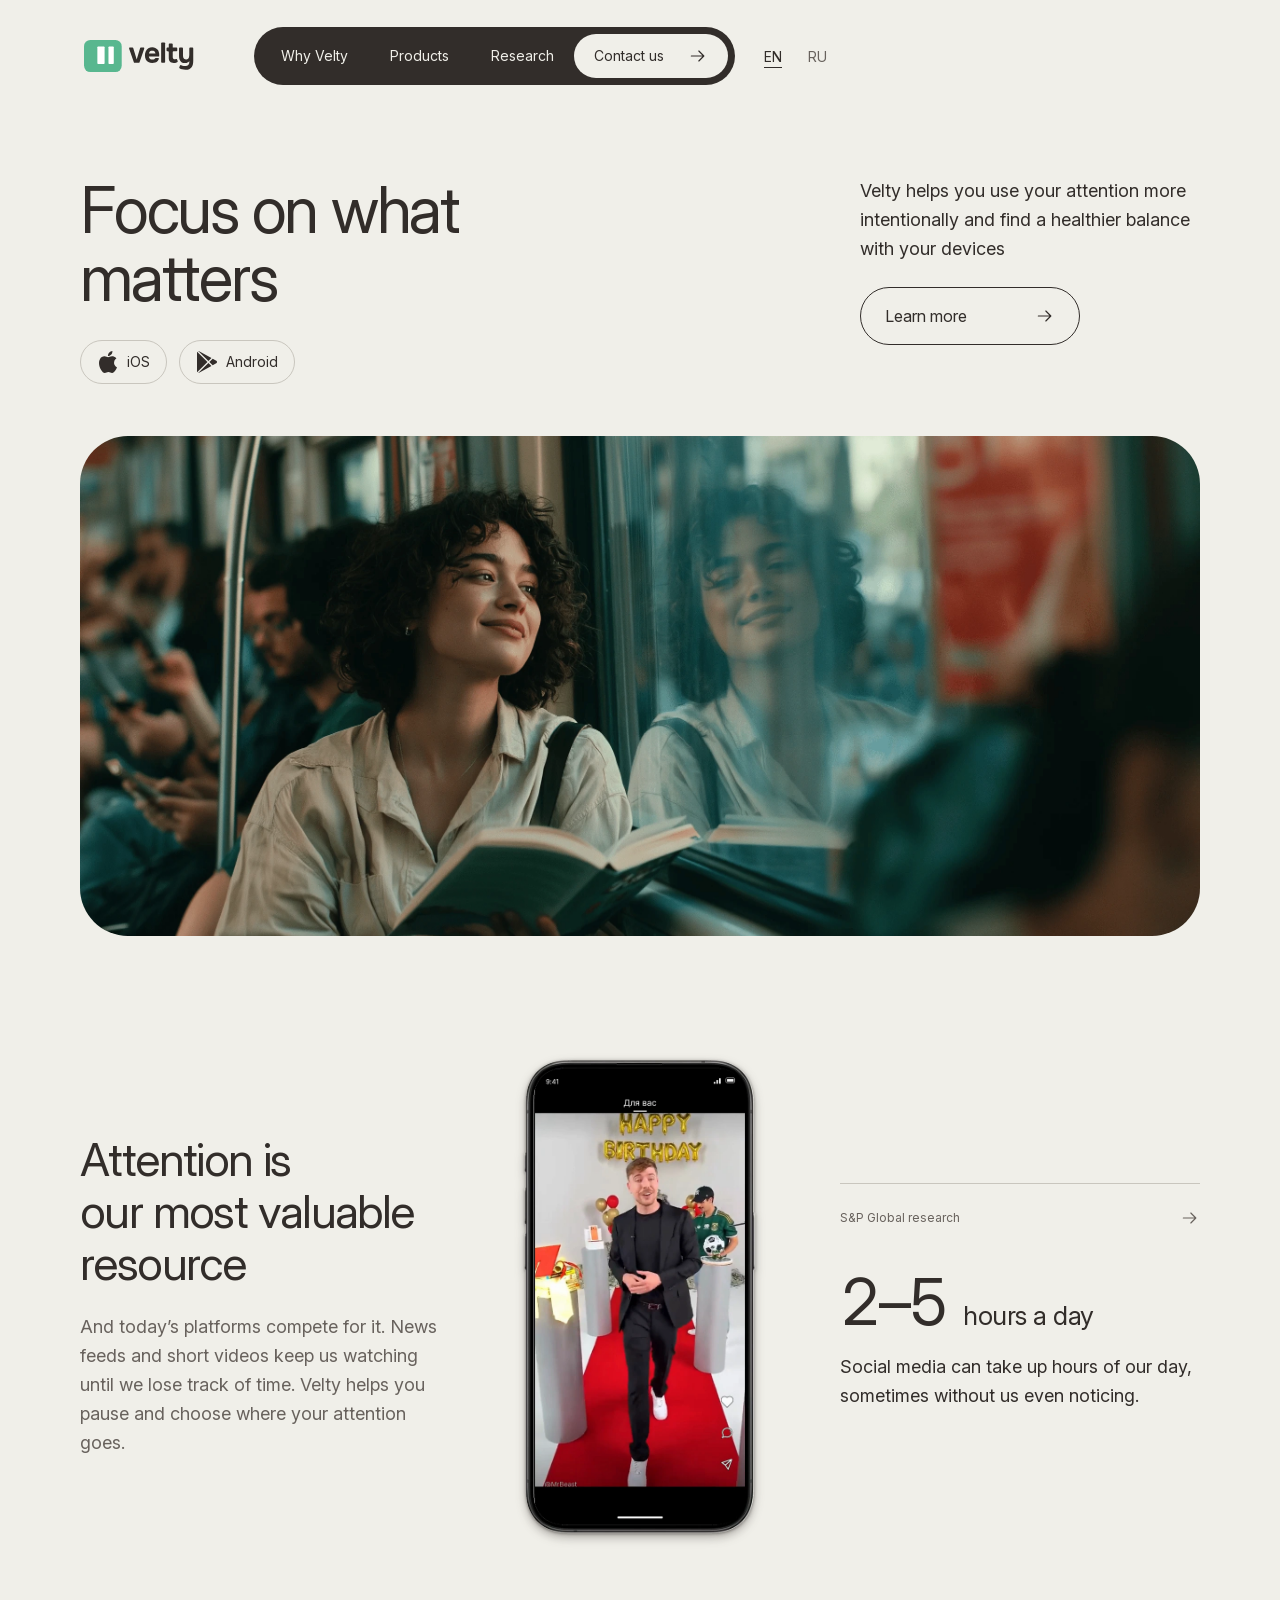
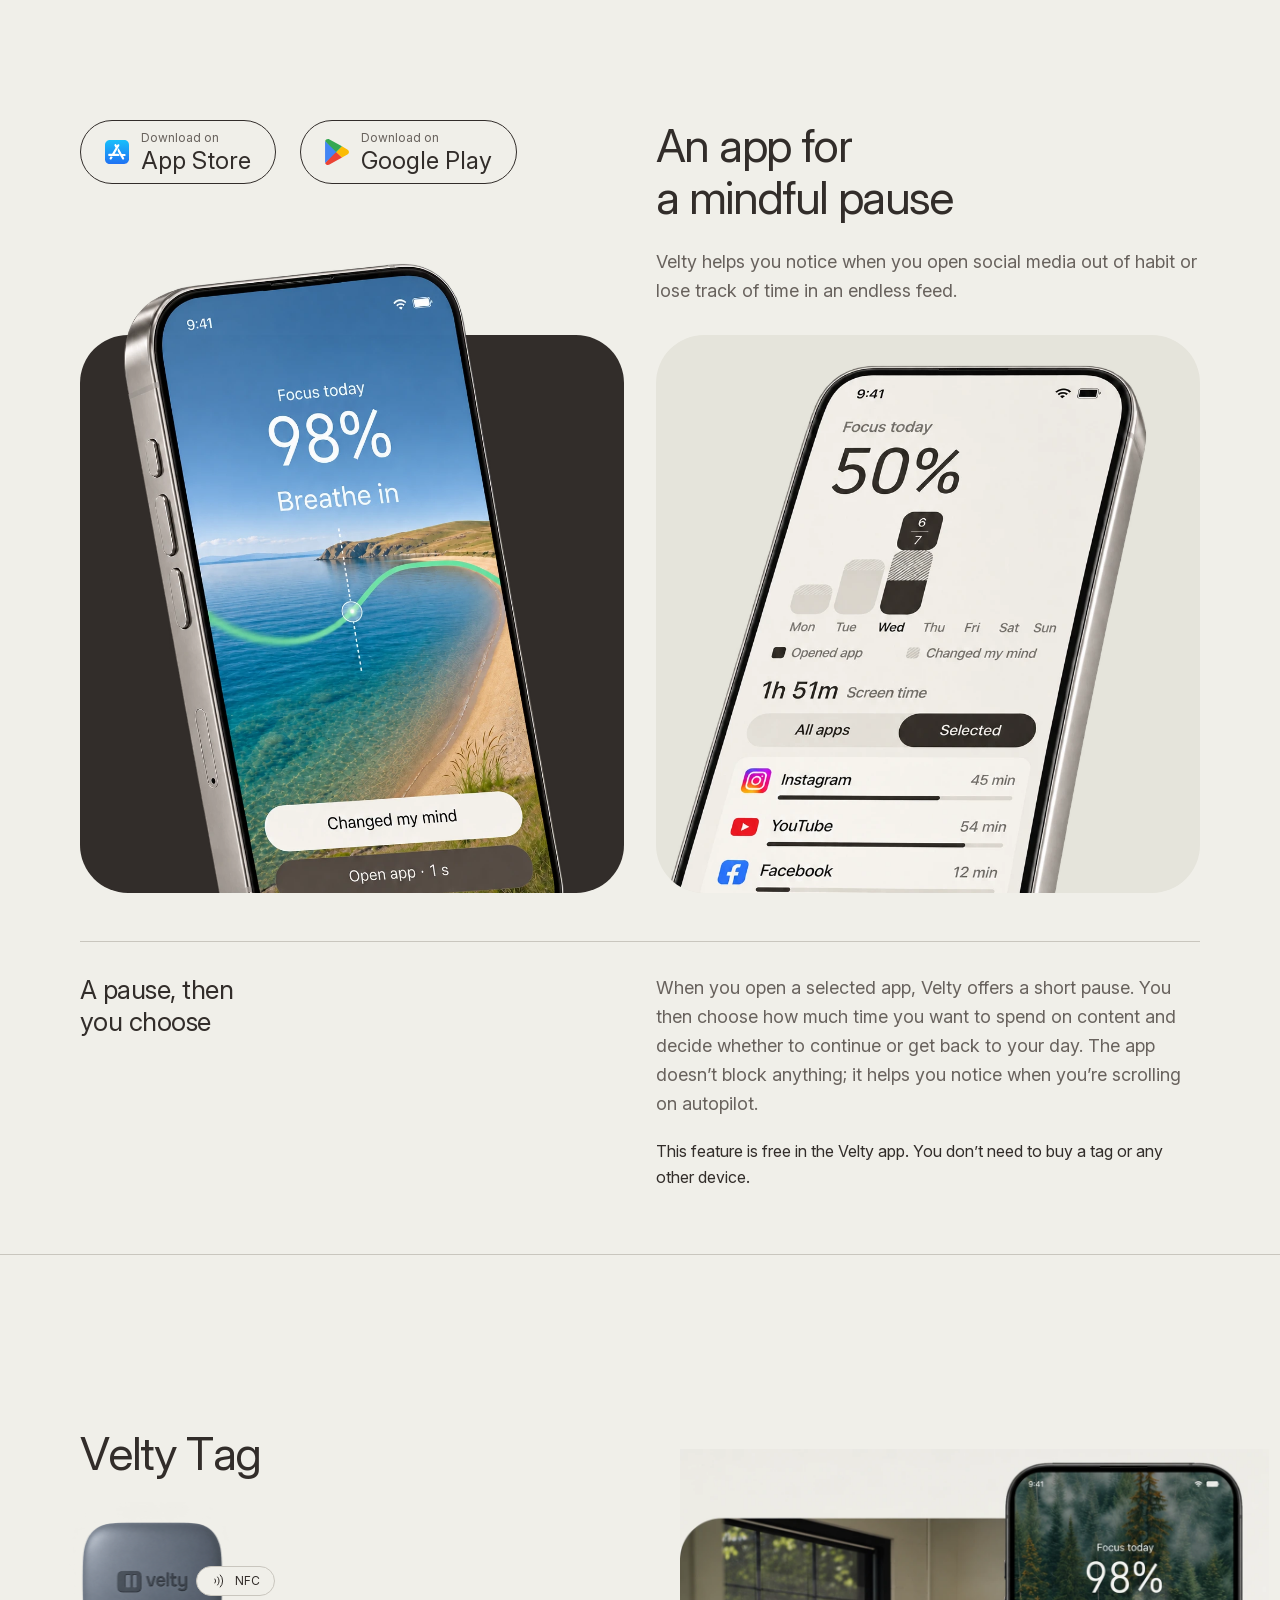
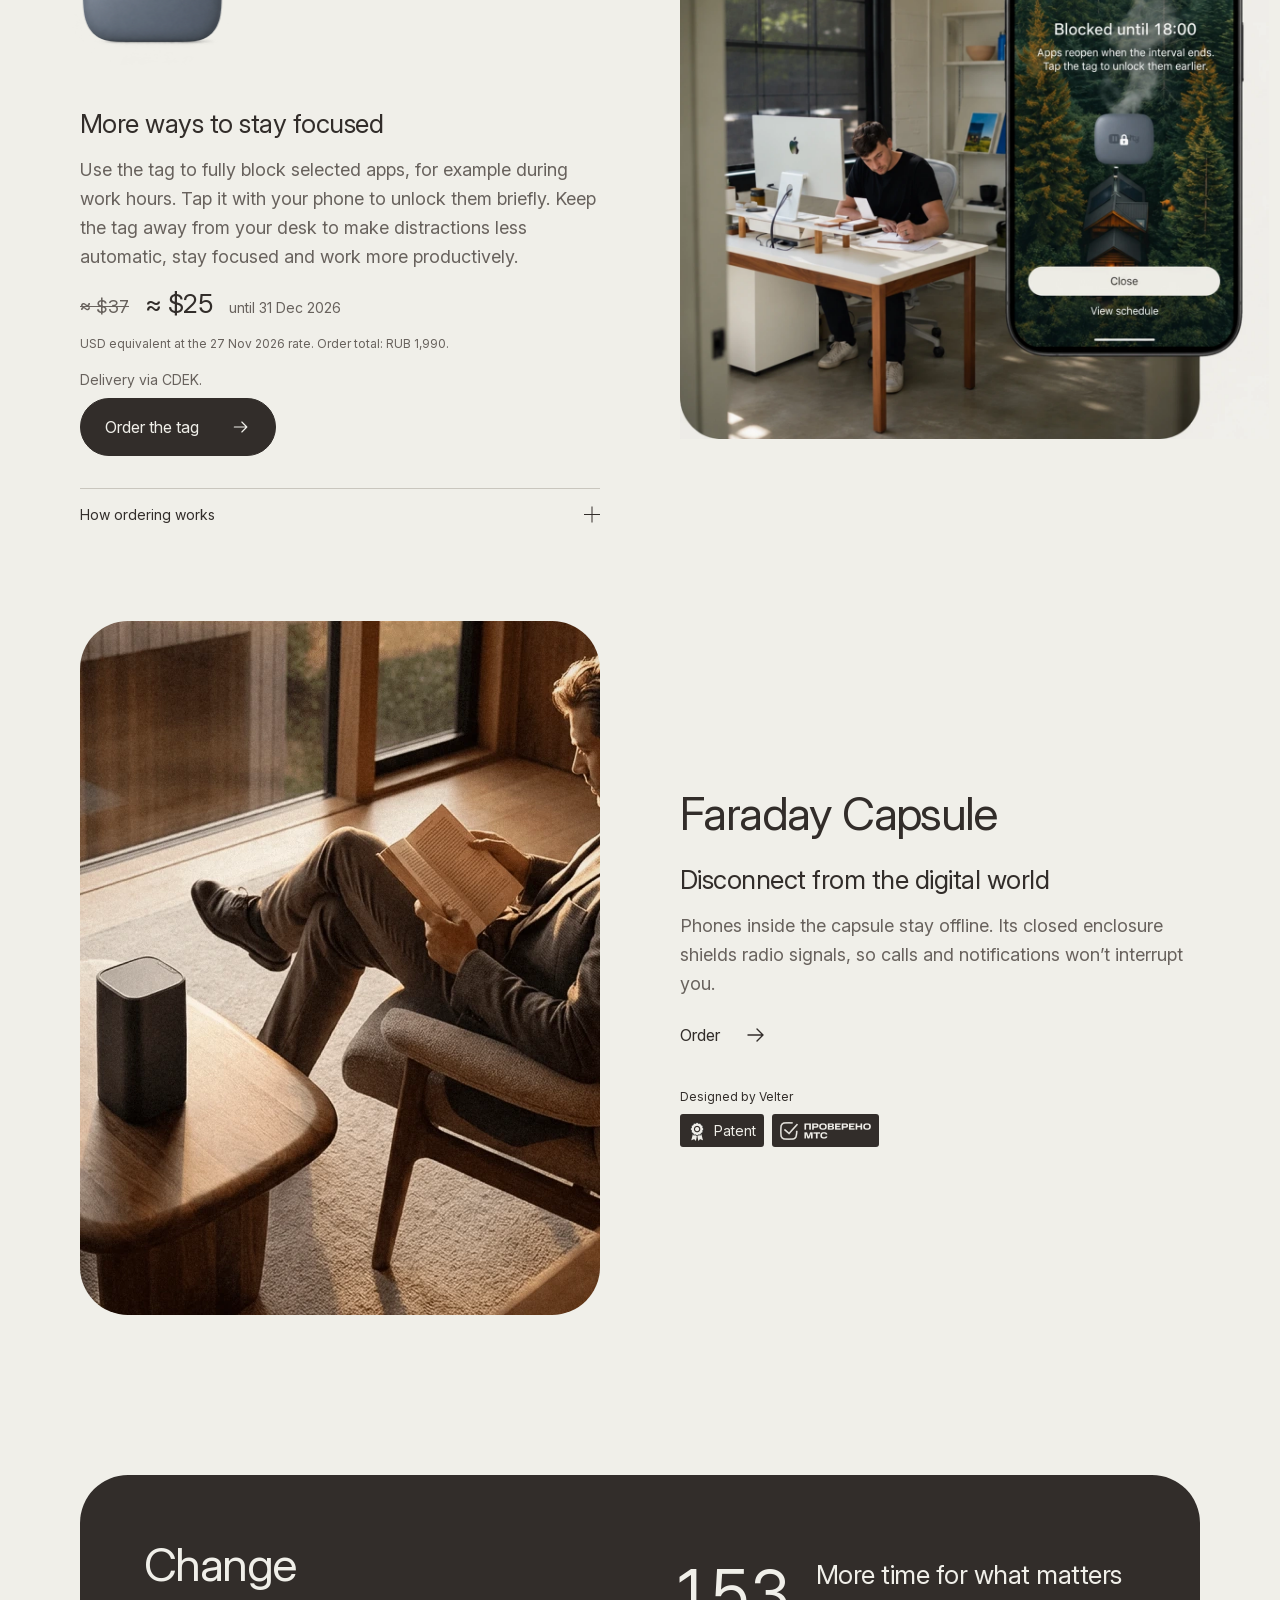
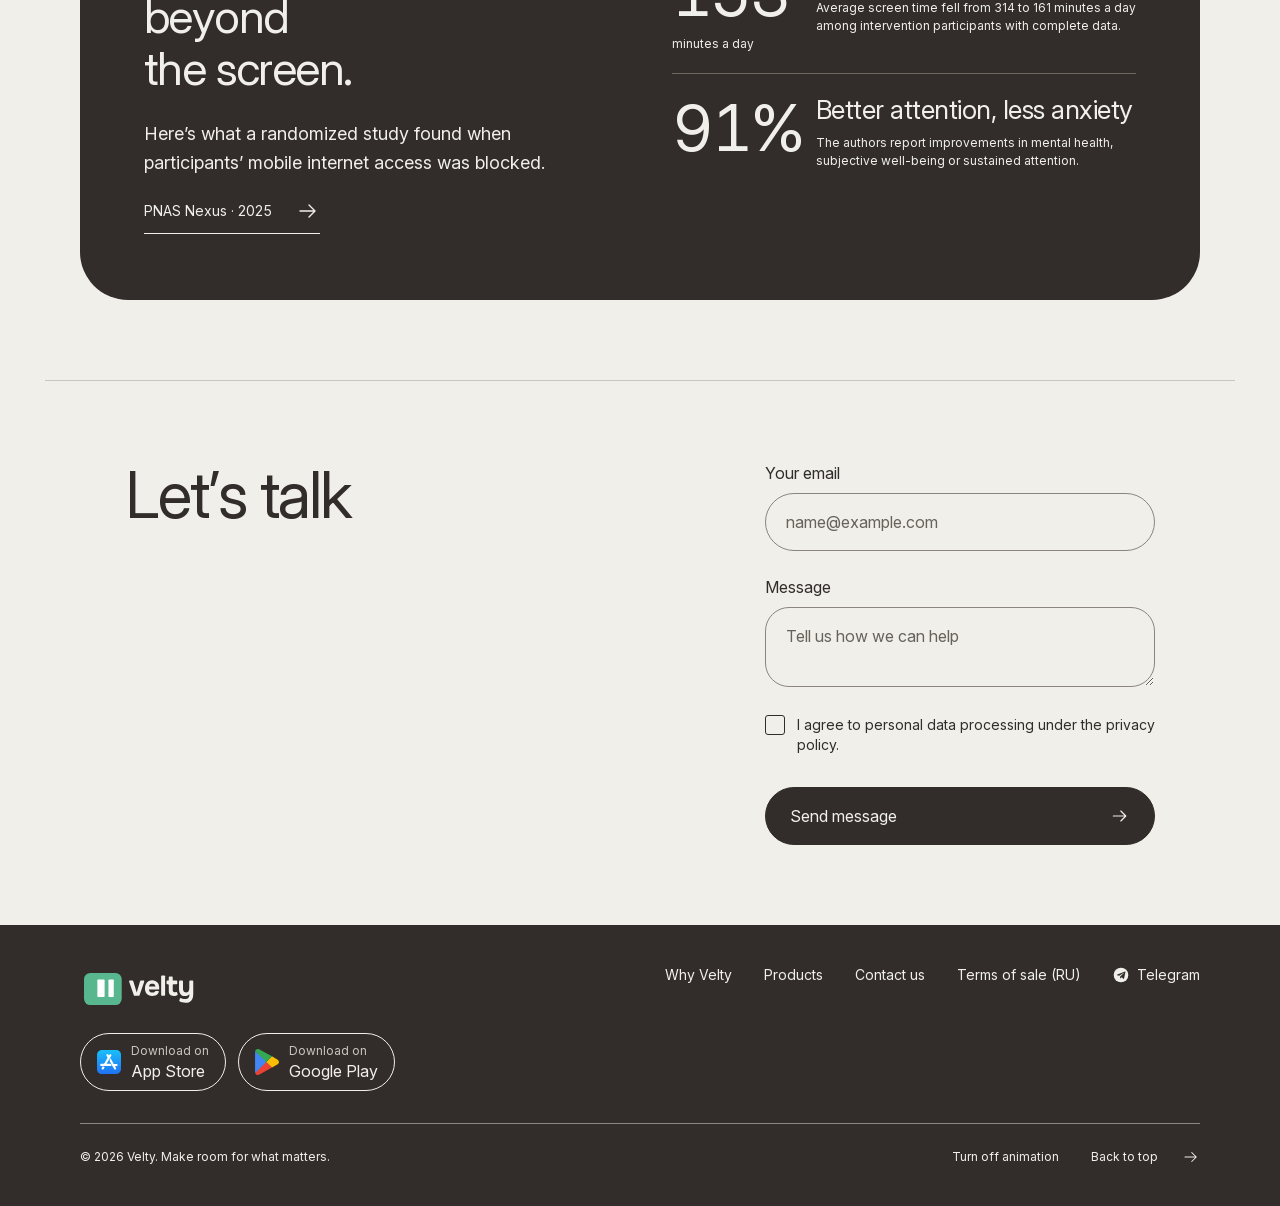
==== commit 1fc11e7d: "Add footer downloads, English app mockups and rounded USD pricing" ====
--- a/index.html
+++ b/index.html
@@ -8,9 +8,9 @@
   <title>Velty — Focus on what matters</title>
   <link rel="icon" type="image/svg+xml" href="/favicon.svg?v=20261127">
   <link rel="preload" href="/assets/InterVariable.woff2" as="font" type="font/woff2" crossorigin>
-  <link rel="stylesheet" href="/assets/site-20261127/site.css">
+  <link rel="stylesheet" href="/assets/site-20261127/site.css?v=20261127-footer-en">
   <link rel="stylesheet" href="/assets/site-20261127/motion.css">
-  <script src="/assets/site-20261127/site.js" defer></script>
+  <script src="/assets/site-20261127/site.js?v=20261127-footer-en" defer></script>
   <script src="/assets/site-20261127/motion.js" defer></script>
 <link rel="canonical" href="https://velty.me/"><link rel="alternate" hreflang="en" href="https://velty.me/"><link rel="alternate" hreflang="ru" href="https://velty.me/ru/"><link rel="alternate" hreflang="x-default" href="https://velty.me/"><script id="language-routing">(()=>{const explicit=new URLSearchParams(location.search).get('lang');let saved;try{saved=localStorage.getItem('velty.language');if(explicit==='ru'||explicit==='en')localStorage.setItem('velty.language',explicit);}catch{}const preferred=explicit||saved||((navigator.languages?.[0]||navigator.language||'en').toLowerCase().startsWith('ru')?'ru':'en');if(document.documentElement.lang==='en'&&preferred==='ru'){location.replace('/ru/'+location.search+location.hash);}})();</script></head>
 <body id="top">
@@ -64,8 +64,8 @@
       <div class="app-intro-copy"><h2 id="app-title">An app for <br>a mindful pause</h2><p class="body-copy">Velty helps you notice when you open social media out of habit or lose track of time in an endless feed.</p></div>
     </div>
     <div class="mockup-grid">
-      <figure class="mockup-card pause-card"><div class="mockup-panel"></div><img src="/assets/site-20261127/pause-lake-phone.webp" width="1024" height="1536" alt="Velty’s mindful pause screen with a lake, breathing guide and 98% focus" loading="lazy"></figure>
-      <figure class="mockup-card home-card"><div class="home-crop"><img src="/assets/site-20261127/home-phone.webp" width="1024" height="1536" alt="Velty home screen with a weekly focus chart and selected apps: Instagram, YouTube and Facebook" loading="lazy"></div></figure>
+      <figure class="mockup-card pause-card"><div class="mockup-panel"></div><img src="/assets/site-20261127/pause-lake-phone-en.webp" width="1024" height="1536" alt="Velty’s mindful pause screen with a lake, breathing guide and 98% focus" loading="lazy"></figure>
+      <figure class="mockup-card home-card"><div class="home-crop"><img src="/assets/site-20261127/home-phone-en.webp" width="1024" height="1536" alt="Velty home screen with a weekly focus chart and selected apps: Instagram, YouTube and Facebook" loading="lazy"></div></figure>
     </div>
     <div class="app-mechanics" id="app-mechanics">
       <h3>A pause, then <br>you choose</h3>
@@ -81,7 +81,7 @@
           <div class="tag-device"><img src="/assets/site-20261127/velty-tag-large.png" width="271" height="226" alt="Compact Velty NFC tag" loading="lazy"><span class="nfc-pill"><svg width="16" height="16" viewbox="0 0 24 24" aria-hidden="true"><path d="M6 9a5 5 0 0 1 0 6m4-9a9 9 0 0 1 0 12m4-15a13 13 0 0 1 0 18" fill="none" stroke="currentColor" stroke-width="1.5" stroke-linecap="round"></path></svg>NFC</span></div>
           <h3>More ways to stay focused</h3>
           <p class="body-copy">Use the tag to fully block selected apps, for example during work hours. Tap it with your phone to unlock them briefly. Keep the tag away from your desk to make distractions less automatic, stay focused and work more productively.</p>
-          <div class="tag-purchase" id="order"><div class="price"><del>2,990 ₽</del><span>1,990 ₽</span><small>until 31 Dec 2026</small></div><p class="delivery">Delivery via CDEK.</p><button class="button button-solid" id="order-open" type="button" aria-expanded="false" aria-controls="order-panel">Order the tag <svg class="arrow" aria-hidden="true"><use href="#arrow"></use></svg></button></div>
+          <div class="tag-purchase" id="order"><div class="price"><del>≈ $37</del><span>≈ $25</span><small>until 31 Dec 2026</small></div><p class="currency-note">USD equivalent at the 27 Nov 2026 rate. Order total: RUB 1,990.</p><p class="delivery">Delivery via CDEK.</p><button class="button button-solid" id="order-open" type="button" aria-expanded="false" aria-controls="order-panel">Order the tag <svg class="arrow" aria-hidden="true"><use href="#arrow"></use></svg></button></div>
           <div class="order-panel" id="order-panel" hidden>
             <h3 id="order-title">Order a Velty Tag</h3>
             <p class="order-note" id="order-note">Leave your delivery details. Our team will contact you to confirm the order and payment method. There is nothing to pay now.</p>
@@ -94,13 +94,13 @@
               <label class="consent"><input name="consent" type="checkbox" required aria-describedby="order-status"><span>I give <a href="https://velty.me/ru/order-consent.html" target="_blank" rel="noopener">consent to personal data processing (in Russian)</a>.</span></label>
               <label class="consent"><input name="terms" type="checkbox" required aria-describedby="order-status"><span>I have read the <a href="https://velty.me/ru/tag-terms.html" target="_blank" rel="noopener">terms of sale (in Russian)</a> and <a href="https://velty.me/ru/order-privacy.html" target="_blank" rel="noopener">personal data policy (in Russian)</a>.</span></label>
               <div class="honeypot" aria-hidden="true"><label>Leave empty <input name="website" tabindex="-1" autocomplete="off"></label></div>
-              <button class="button button-solid order-submit" type="submit"><span>Send order · 1,990 ₽</span><svg class="arrow" aria-hidden="true"><use href="#arrow"></use></svg></button>
+              <button class="button button-solid order-submit" type="submit"><span>Send order · ≈ $25</span><svg class="arrow" aria-hidden="true"><use href="#arrow"></use></svg></button>
             </form>
             <div id="order-status" class="form-status" role="status" aria-live="polite" hidden></div>
           </div>
           <details class="order-details"><summary>How ordering works<span class="plus" aria-hidden="true"></span></summary><p>Leave your name, phone number and delivery address. Our team will contact you by phone, MAX messenger or email on weekdays, 10 am–6 pm Moscow time, to confirm the address and payment method. There is nothing to pay now.</p></details>
         </div>
-        <figure class="tag-visual"><img class="tag-scene-static" src="/assets/site-20261127/tag-scene-poster.webp" width="680" height="680" alt="A man works at his desk beside a phone showing Velty’s scheduled lock until 18:00" loading="lazy"></figure>
+        <figure class="tag-visual"><img class="tag-scene-static" src="/assets/site-20261127/tag-scene-en.webp" width="680" height="680" alt="A man works at his desk beside a phone showing Velty’s scheduled lock until 18:00" loading="lazy"></figure>
       </article>
 
       <article class="product capsule-product" id="capsule" aria-labelledby="capsule-title">
@@ -131,7 +131,10 @@
   </section>
 </main>
 
-<footer class="footer"><div class="shell"><div class="footer-top"><a class="brand" href="#top" aria-label="Velty — back to top"><img src="/assets/velty-logo-green-footer.svg" width="110" height="32" alt="Velty"></a><nav aria-label="Footer navigation"><a href="#attention">Why Velty</a><a href="#app">Products</a><a href="#contact">Contact us</a><a class="footer-terms" href="https://velty.me/ru/tag-terms.html">Terms of sale (RU)</a><a class="telegram-link" href="https://t.me/velty" target="_blank" rel="noopener"><svg width="16" height="16" aria-hidden="true"><use href="#telegram"></use></svg>Telegram</a></nav></div><div class="footer-bottom"><span>© 2026 Velty. Make room for what matters.</span><div class="footer-controls"><button class="motion-toggle" type="button">Turn off animation</button><a href="#top">Back to top <svg class="arrow" aria-hidden="true"><use href="#arrow"></use></svg></a></div></div></div></footer>
+<footer class="footer"><div class="shell"><div class="footer-top"><div class="footer-brand"><a class="brand" href="#top" aria-label="Velty — back to top"><img src="/assets/velty-logo-green-footer.svg" width="110" height="32" alt="Velty"></a><div class="footer-store-links" aria-label="Download the app">
+<button class="store-pill" type="button" data-store="ios"><img src="/assets/site-20261127/app-store.svg" alt="" width="24" height="24"><span><small>Download on</small><span>App Store</span></span></button>
+<a class="store-pill" href="https://play.google.com/store/apps/details?id=velty.app" target="_blank" rel="noopener"><img src="/assets/site-20261127/google-play.svg" alt="" width="24" height="27"><span><small>Download on</small><span>Google Play</span></span></a>
+</div></div><nav aria-label="Footer navigation"><a href="#attention">Why Velty</a><a href="#app">Products</a><a href="#contact">Contact us</a><a class="footer-terms" href="https://velty.me/ru/tag-terms.html">Terms of sale (RU)</a><a class="telegram-link" href="https://t.me/velty" target="_blank" rel="noopener"><svg width="16" height="16" aria-hidden="true"><use href="#telegram"></use></svg>Telegram</a></nav></div><div class="footer-bottom"><span>© 2026 Velty. Make room for what matters.</span><div class="footer-controls"><button class="motion-toggle" type="button">Turn off animation</button><a href="#top">Back to top <svg class="arrow" aria-hidden="true"><use href="#arrow"></use></svg></a></div></div></div></footer>
 <div class="toast" role="status" hidden></div>
 </body>
 </html>
--- a/assets/site-20261127/site.css
+++ b/assets/site-20261127/site.css
@@ -62,3 +62,13 @@
 .store-pill{width:max-content;min-width:0;flex:0 0 auto}
 .store-links{flex-wrap:wrap;align-items:flex-start}
 .tag-device{margin-block:20px}
+
+.footer-top{align-items:flex-start}
+.footer-brand{display:grid;justify-items:start;min-width:0}
+.footer-store-links{display:flex;flex-wrap:wrap;gap:12px;margin-top:20px}
+.footer-store-links .store-pill{width:max-content;flex:none;min-height:54px;padding:8px 16px;gap:10px;border-color:var(--paper);color:var(--paper)}
+.footer-store-links .store-pill small{color:var(--line)}
+.footer-store-links .store-pill>span>span{font-size:1rem;line-height:22px}
+.footer-store-links .store-pill:hover{background:#514940}
+.currency-note{color:var(--muted);font-size:.75rem;line-height:1.5;margin-top:12px}
+@media(max-width:380px){.footer-store-links .store-pill{padding-inline:12px;gap:8px}}
